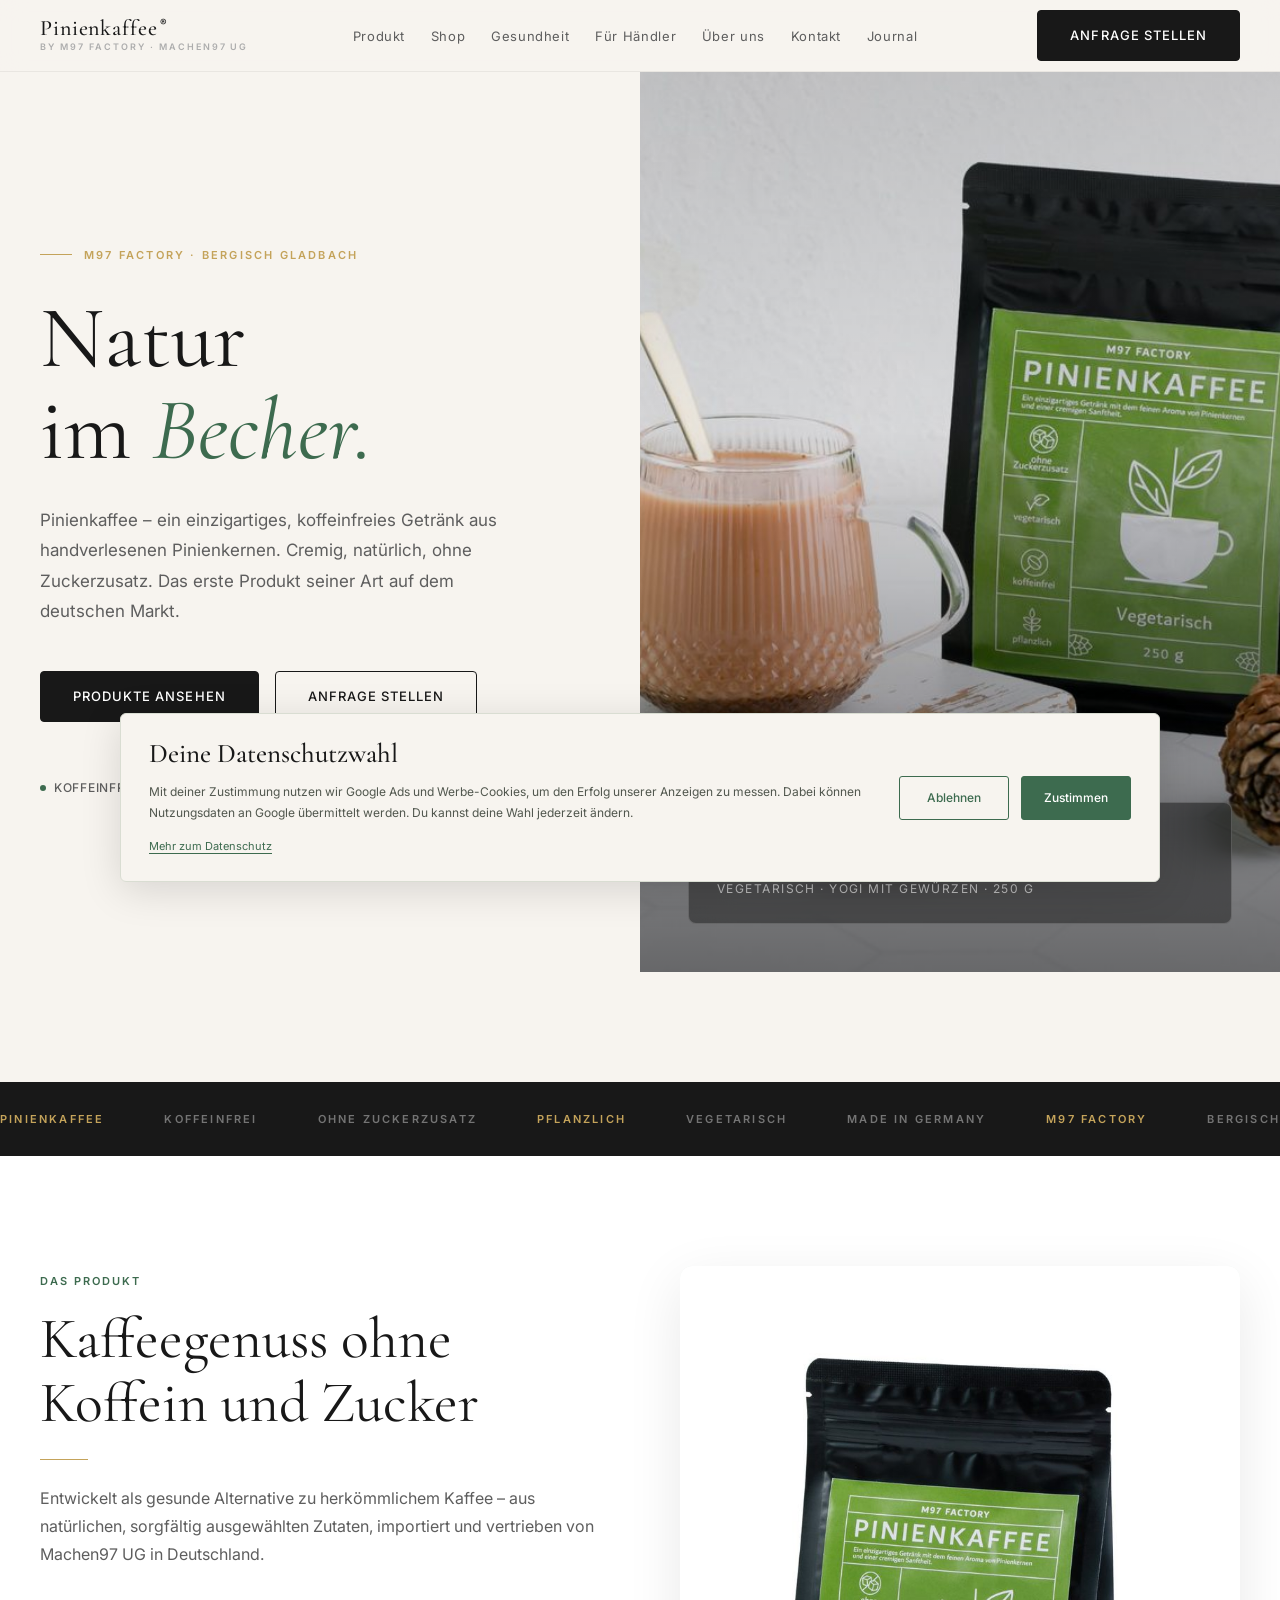
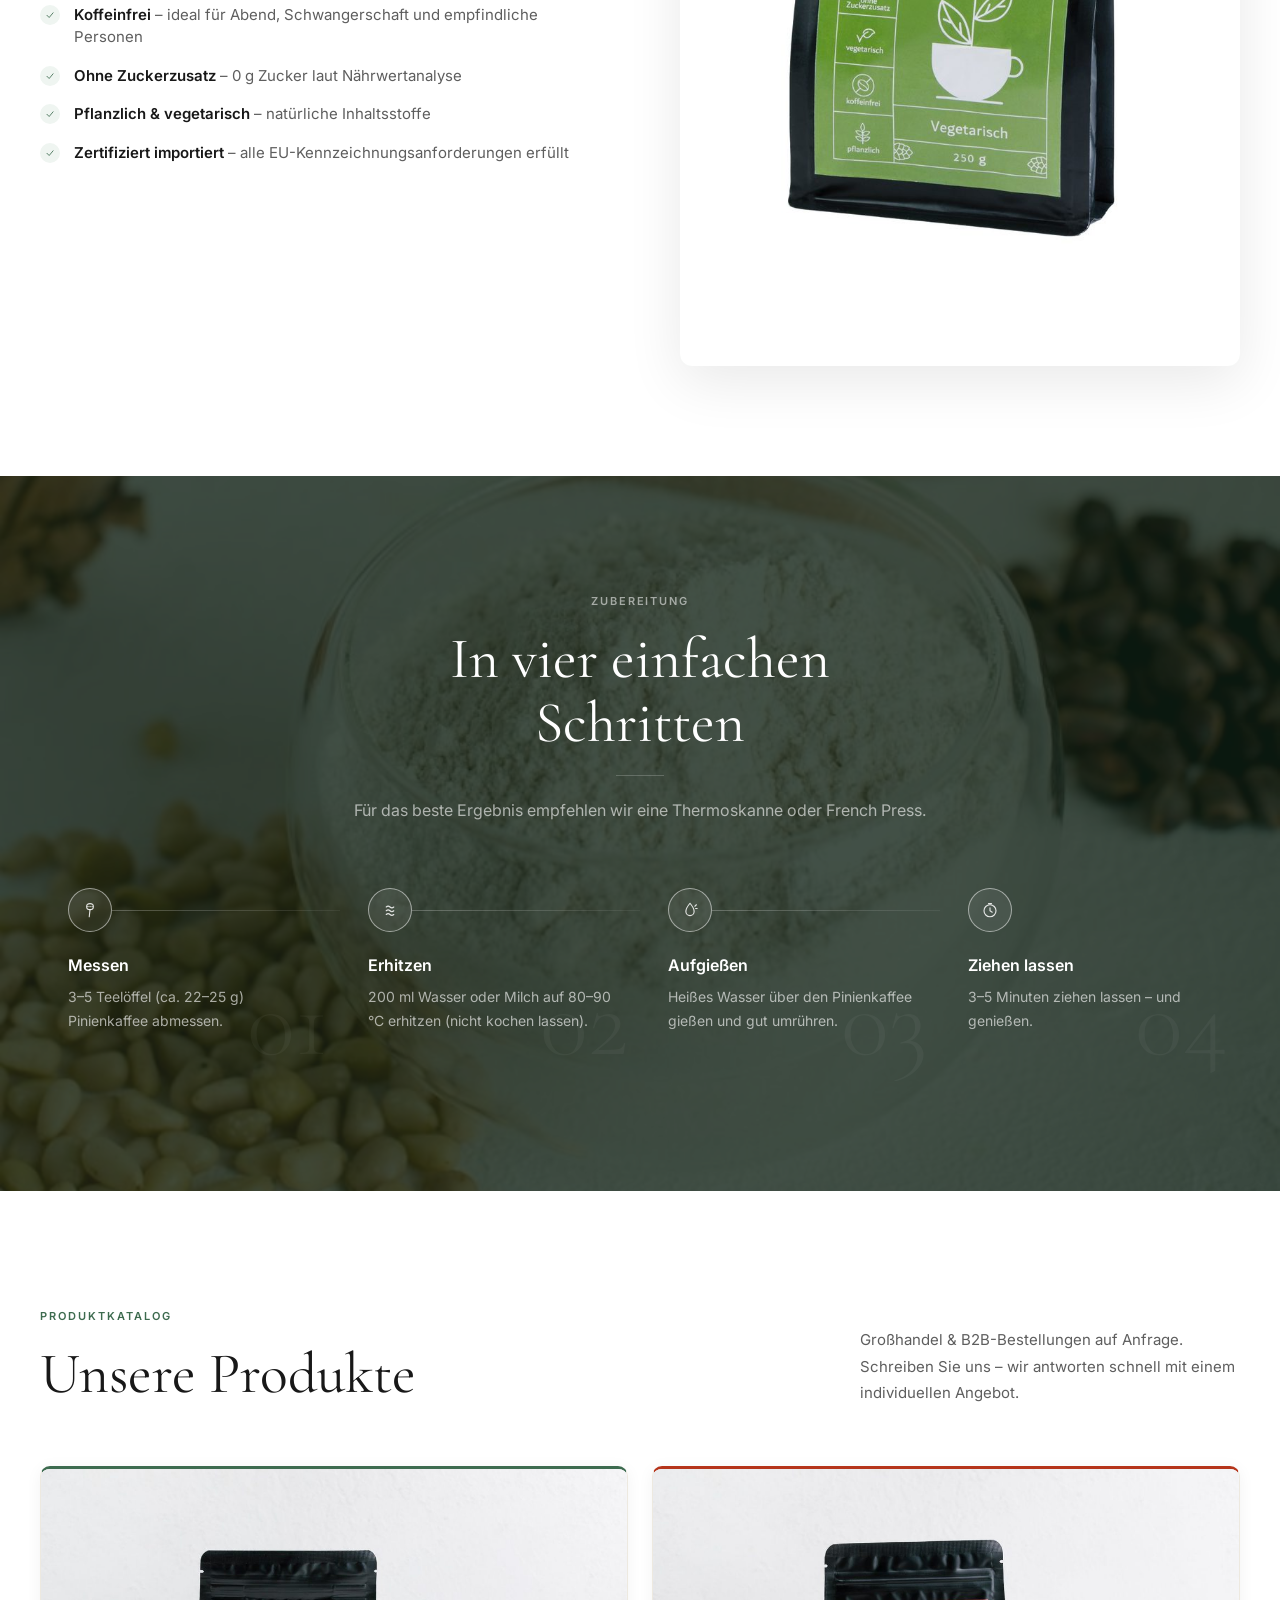
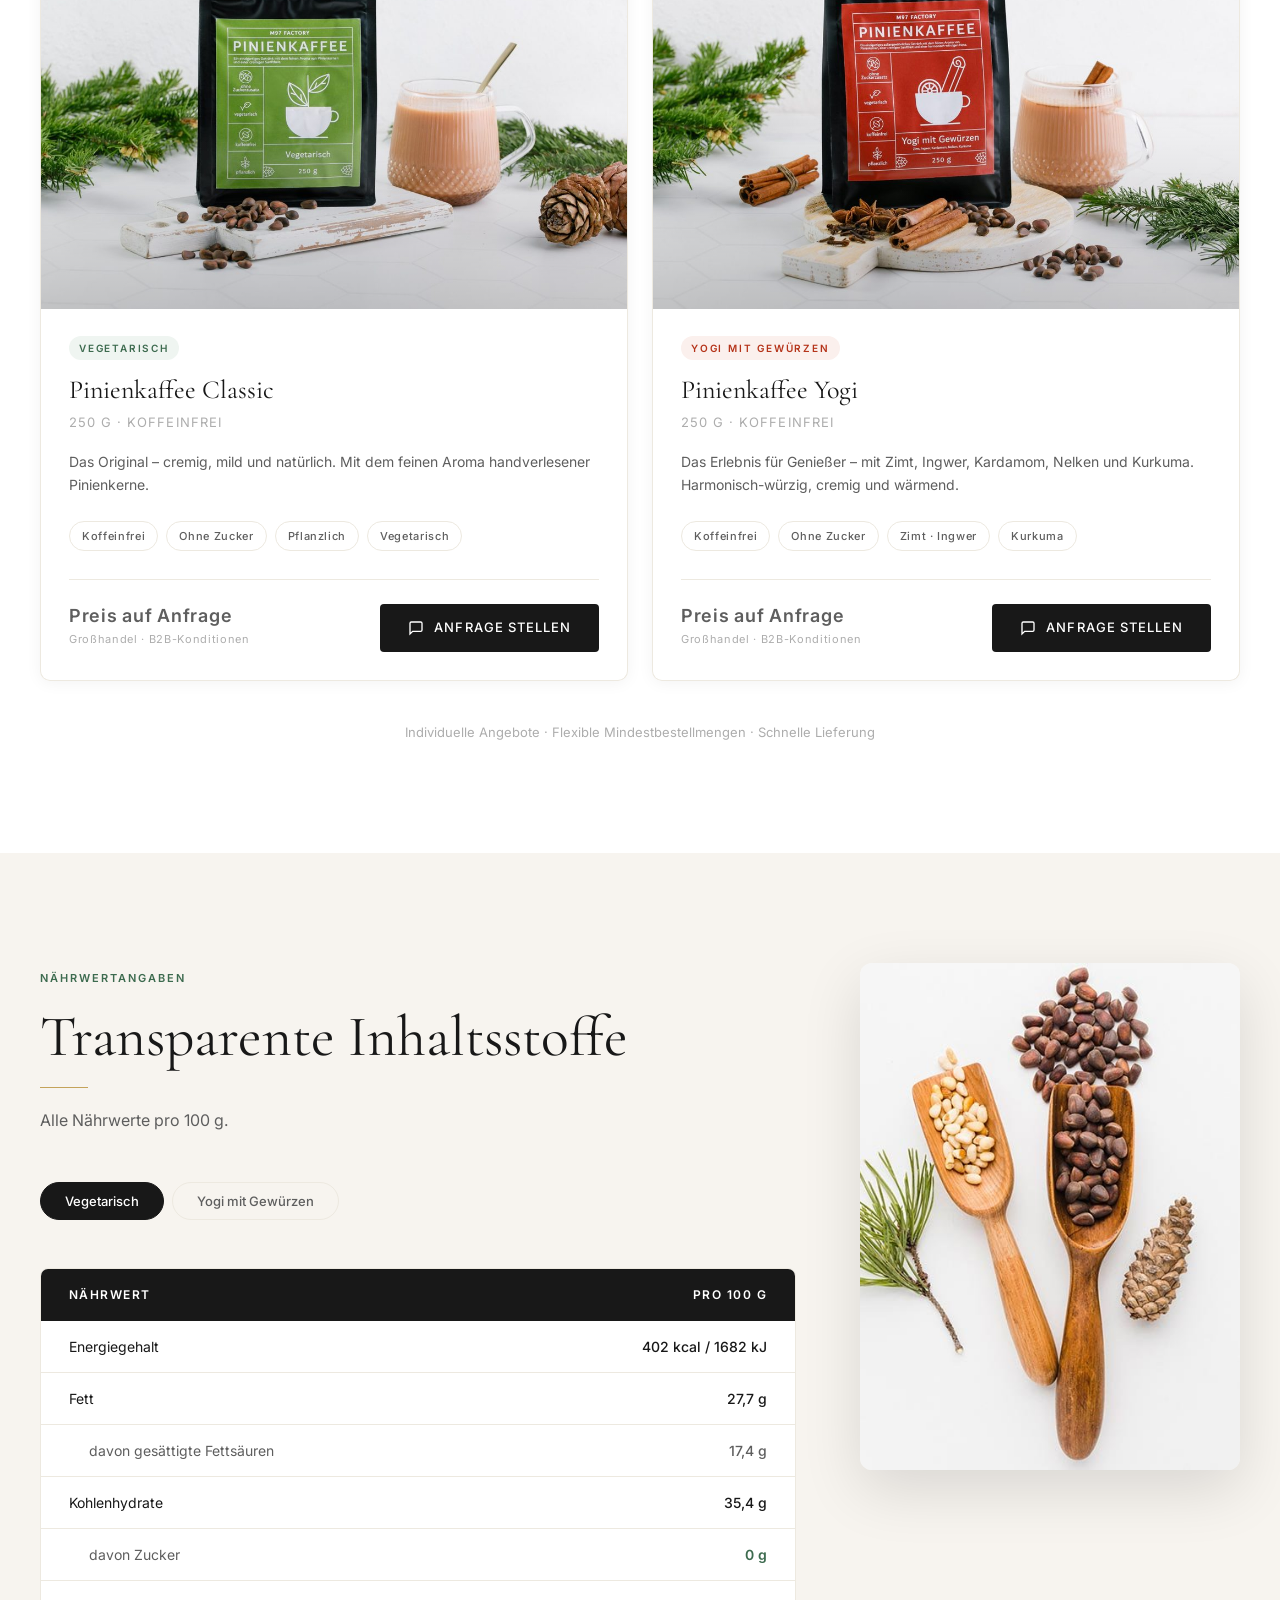
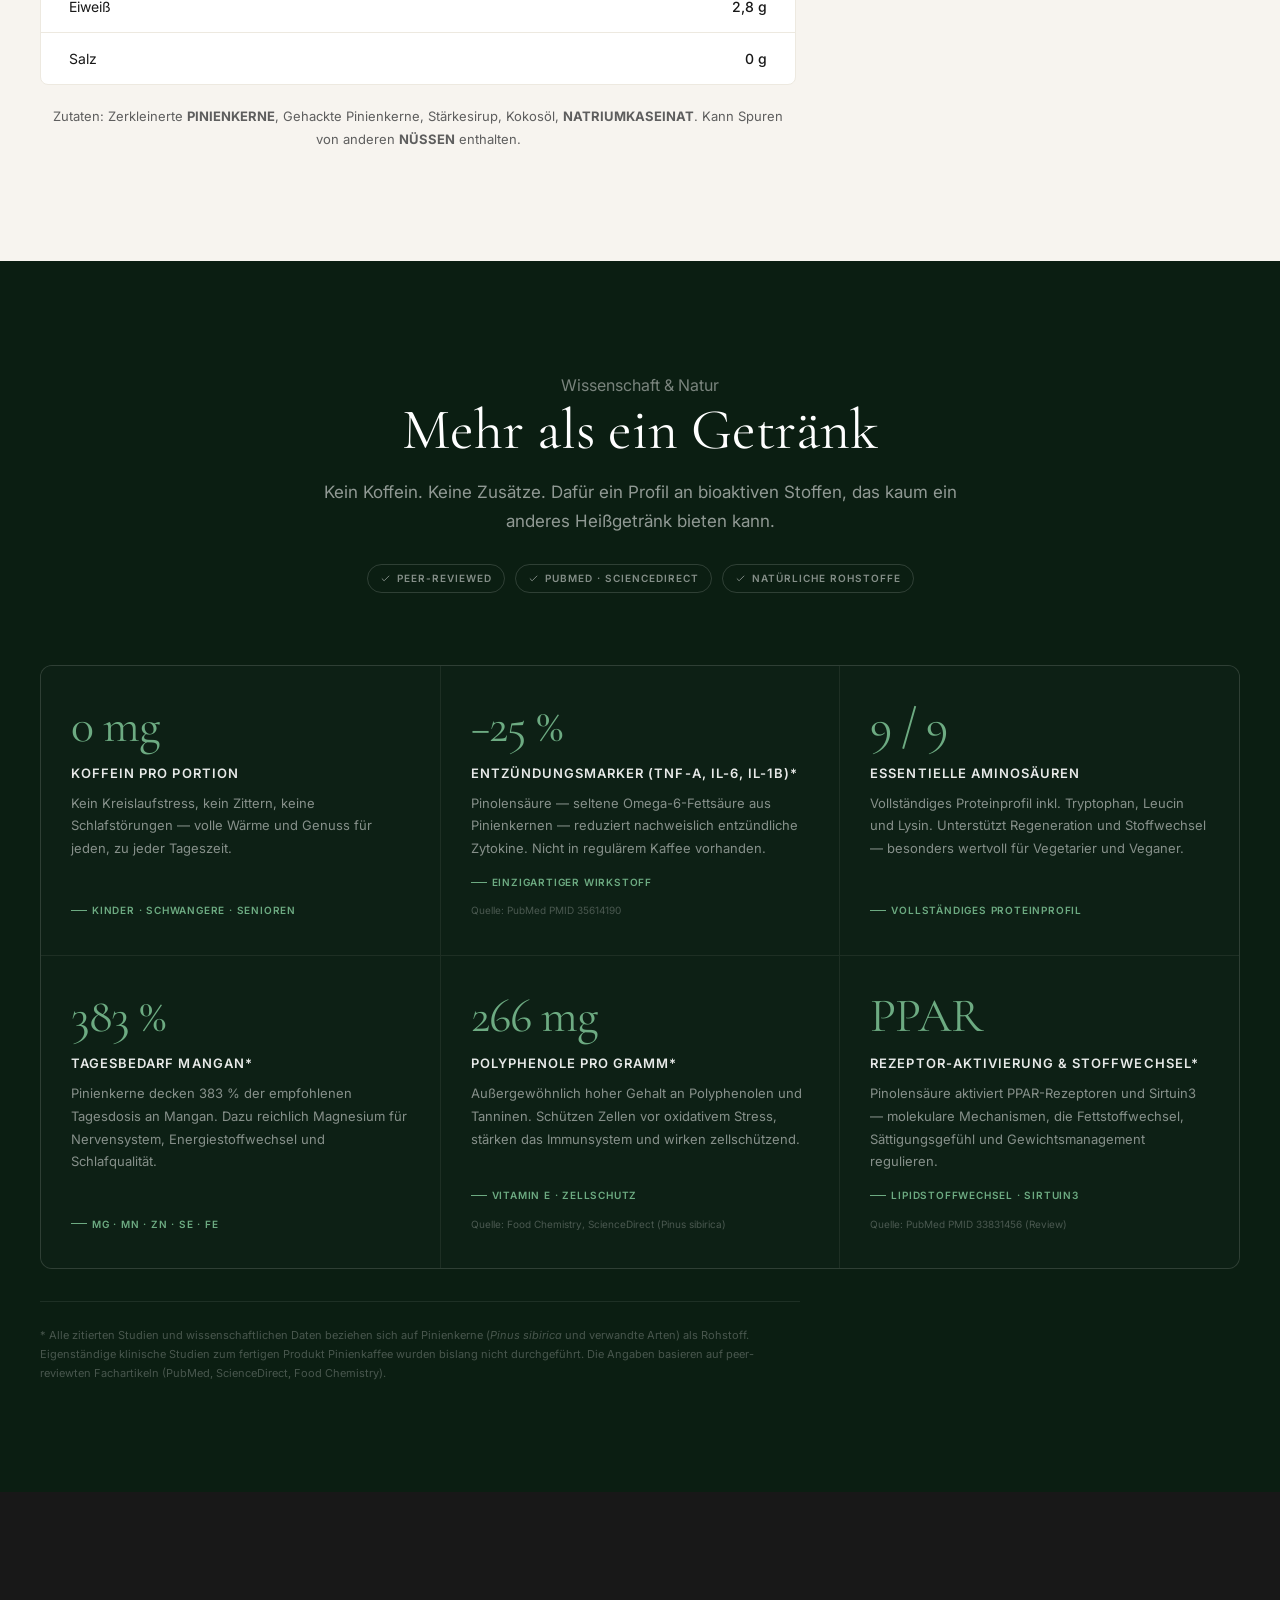
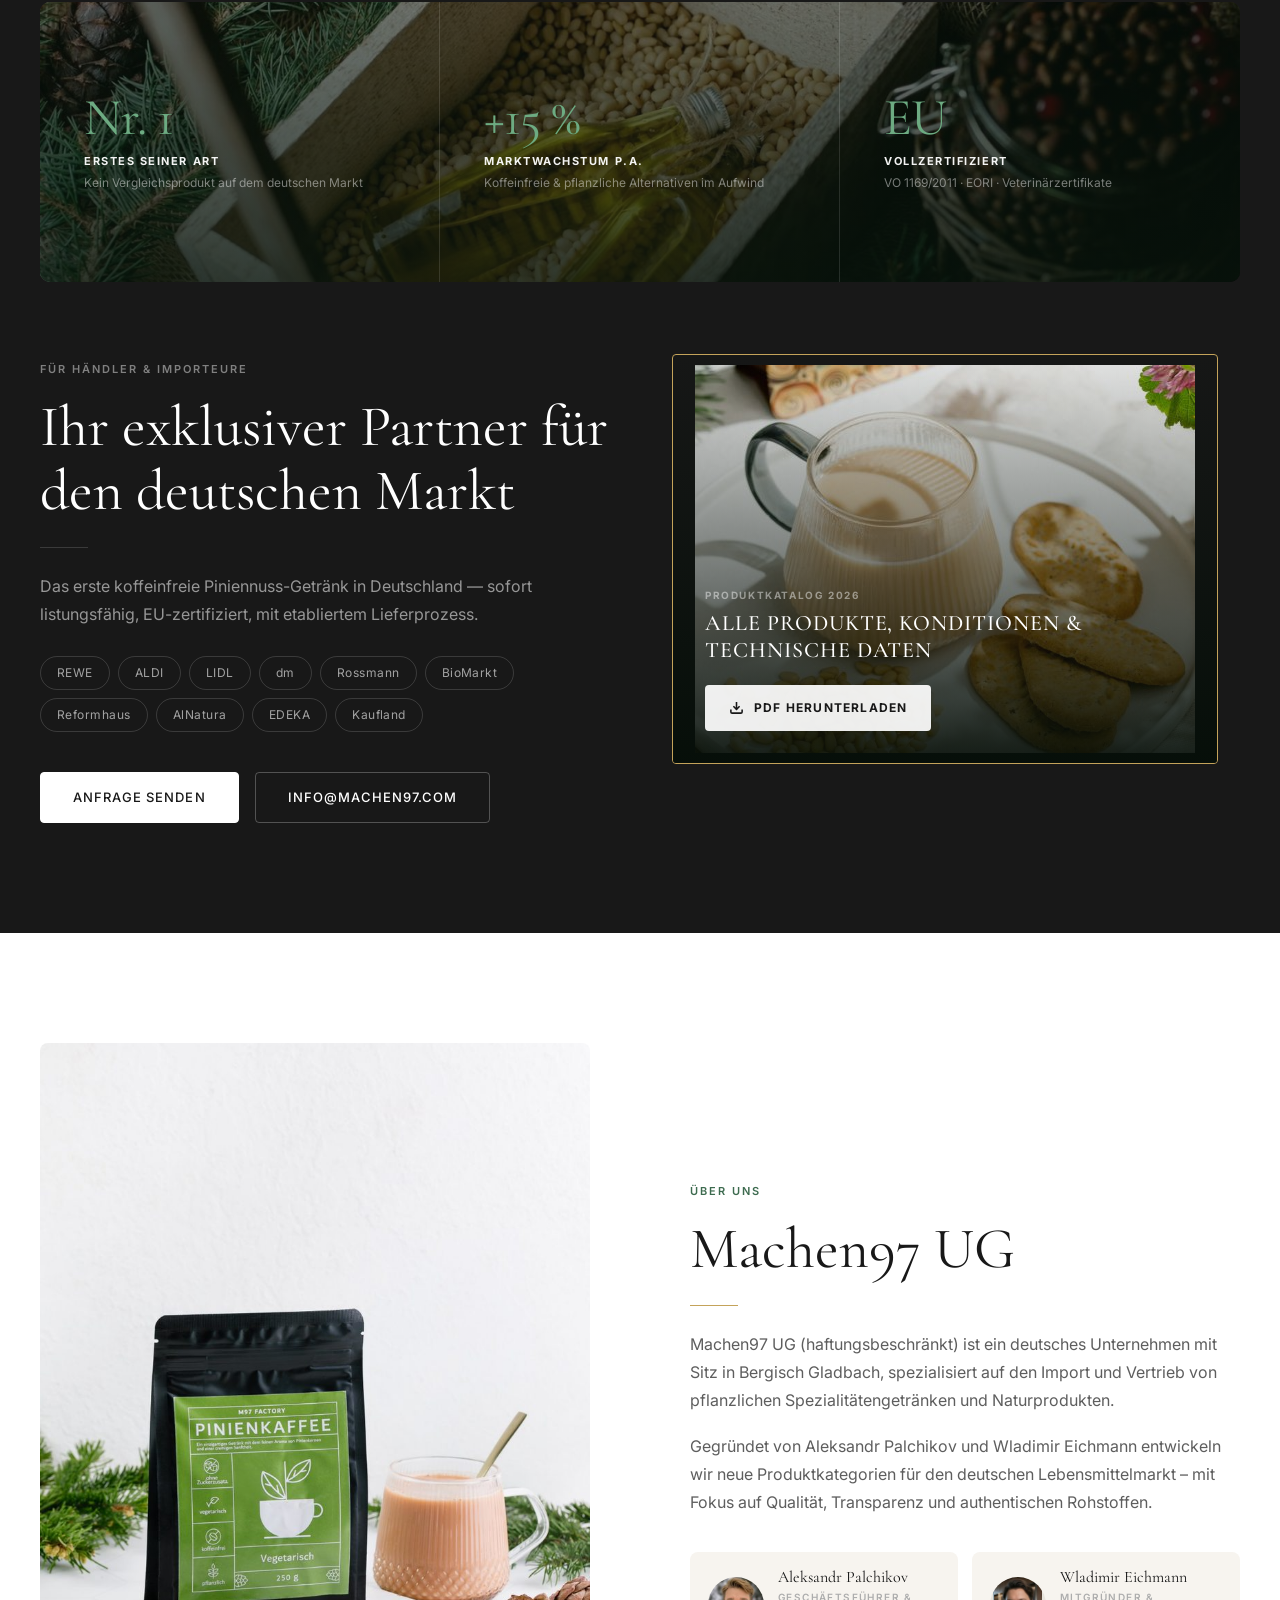
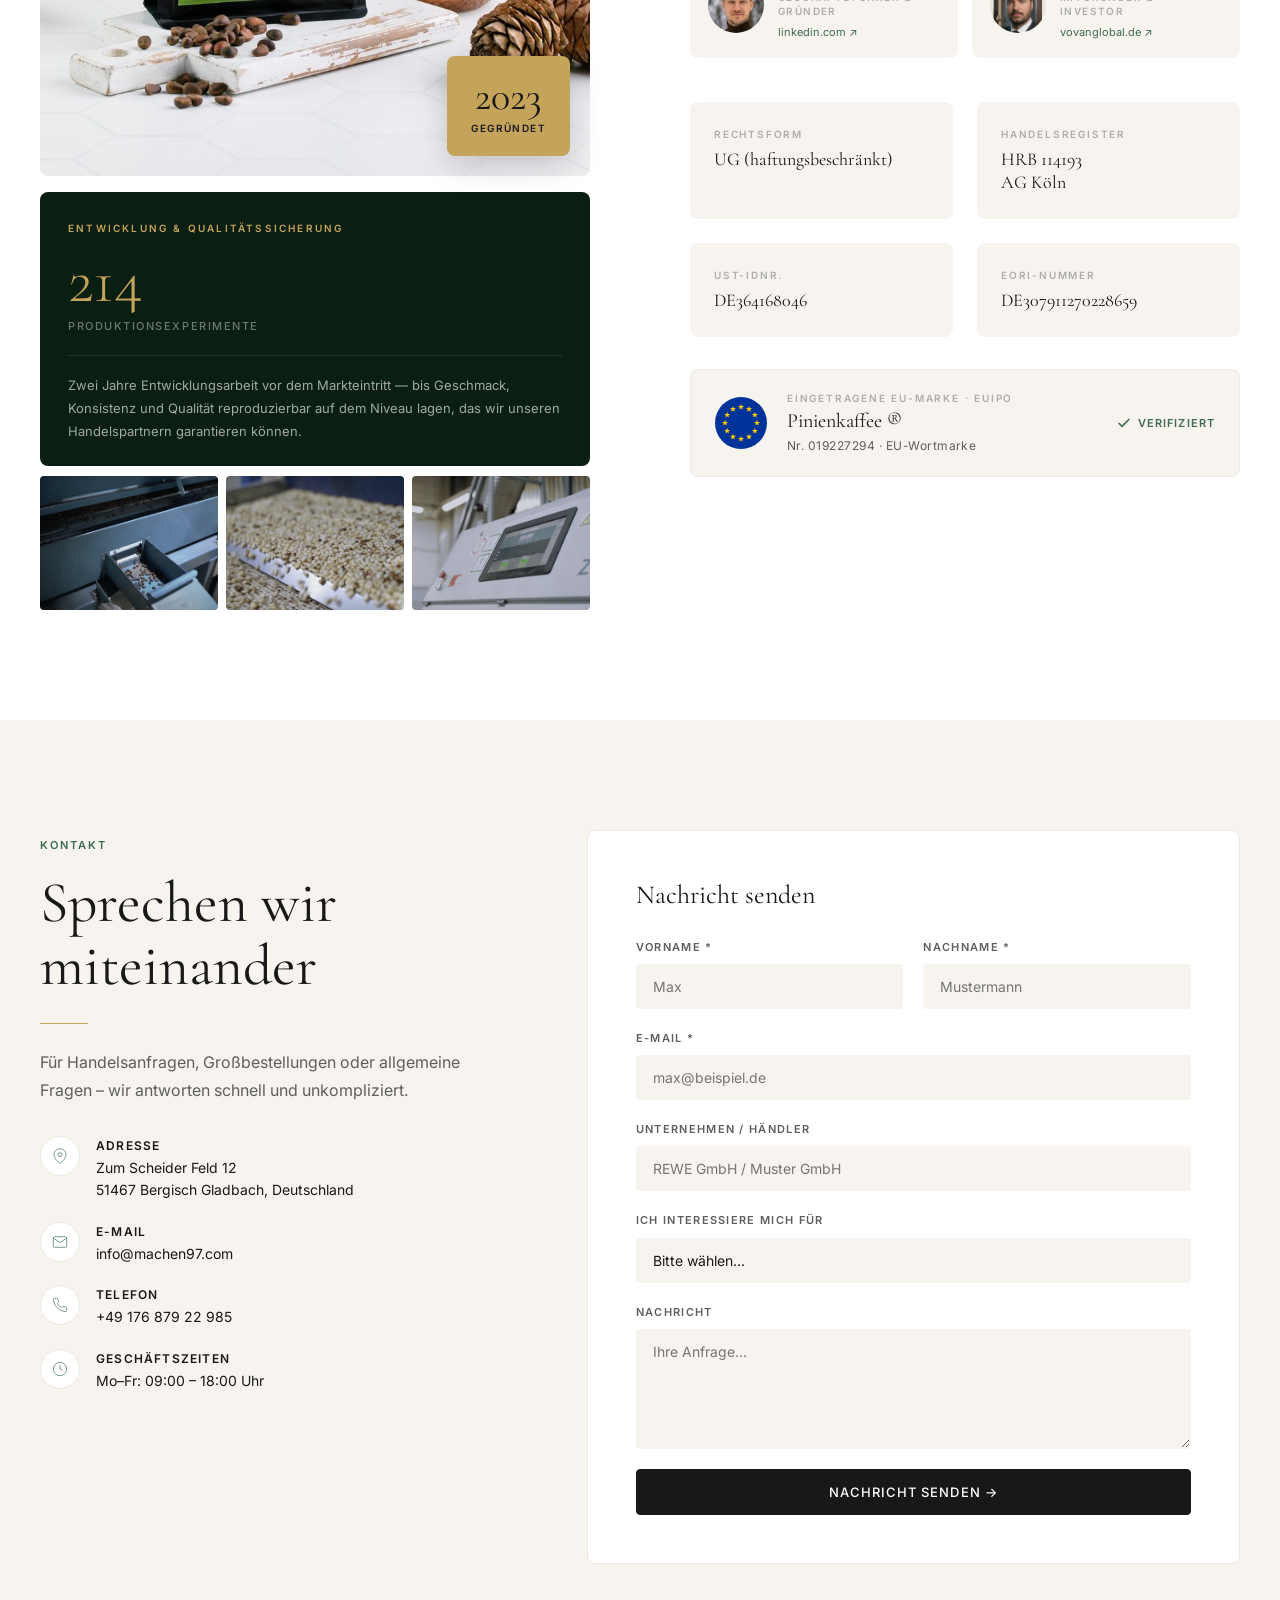
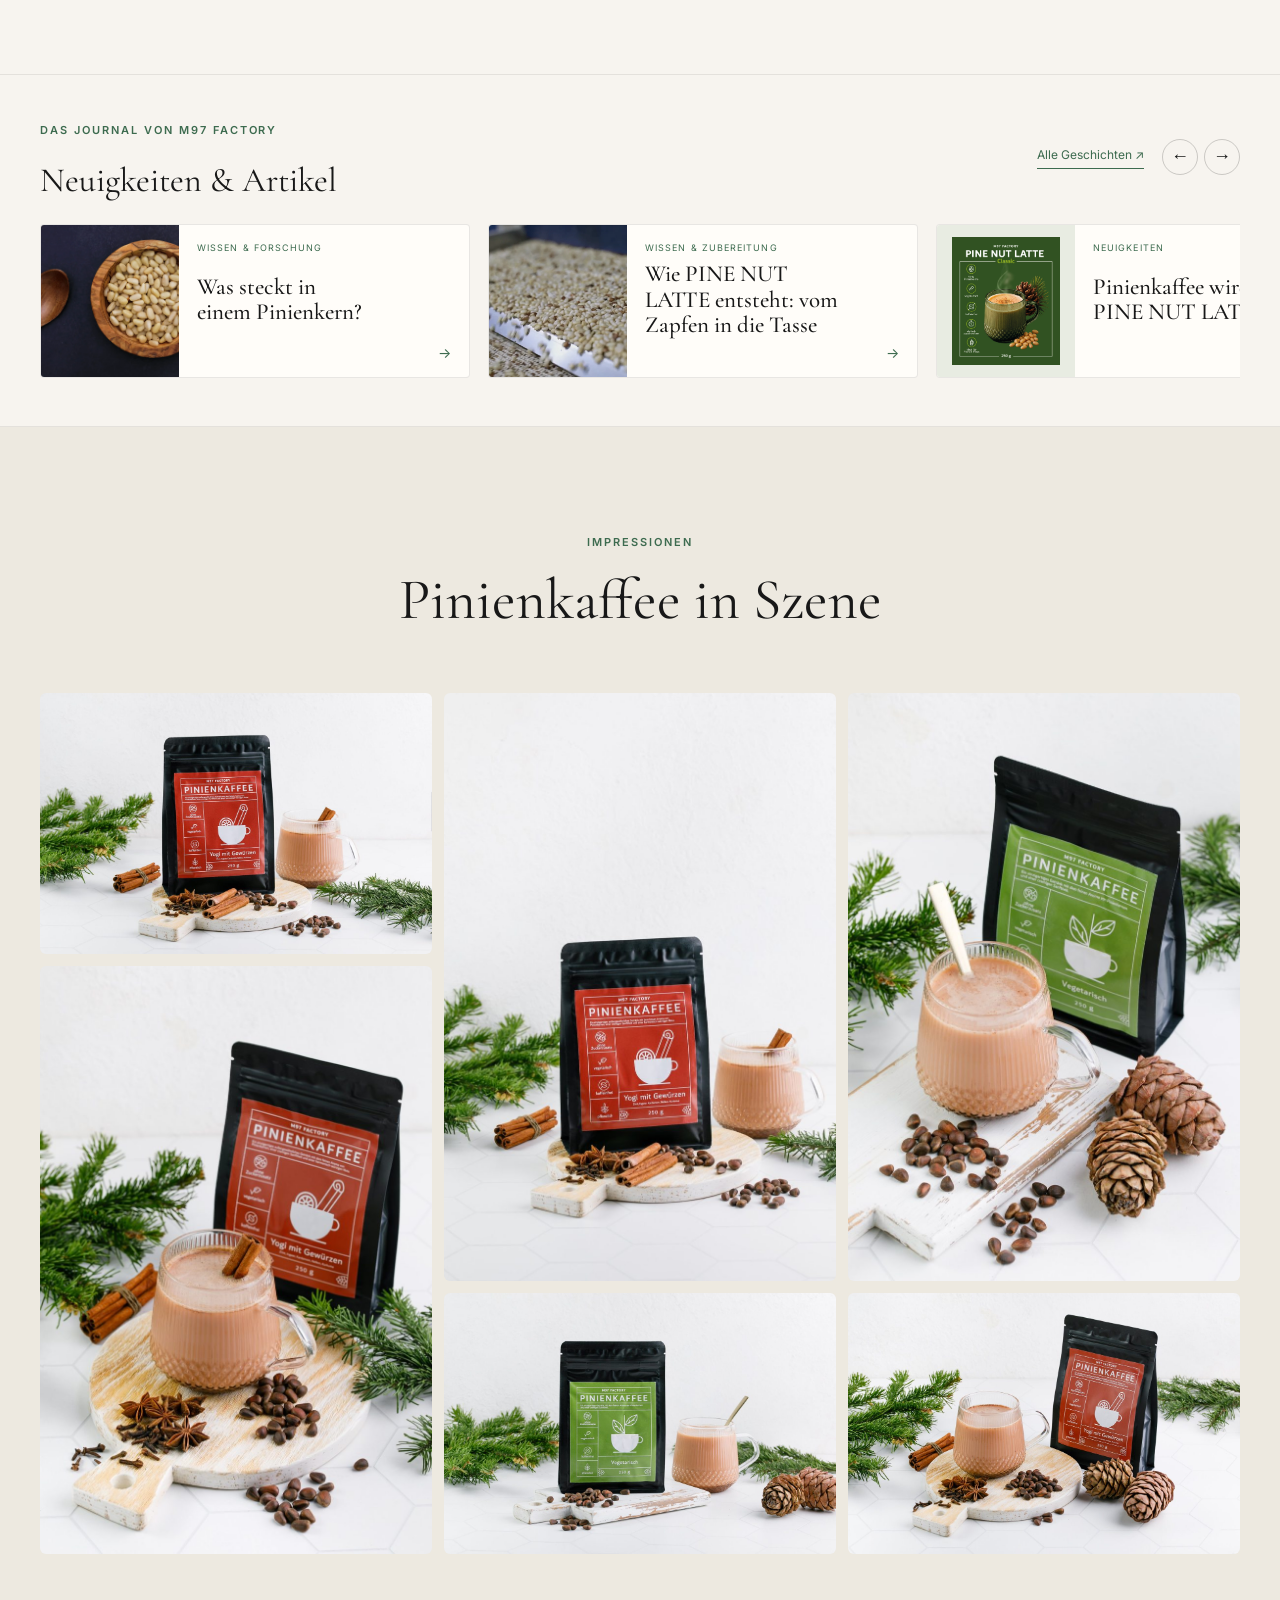
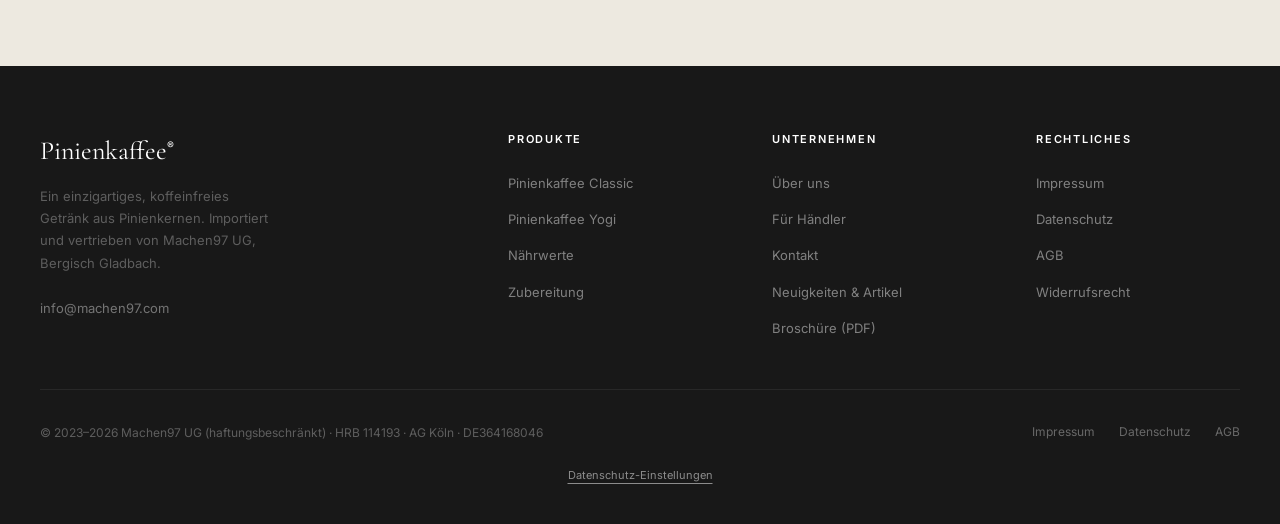
==== index.html @ ceb1b14d "Publish evidence-based pine nut nutrition feature" ====
<!DOCTYPE html>
<html lang="de">
<head>
  <meta charset="UTF-8" />
  <meta name="viewport" content="width=device-width, initial-scale=1.0" />
  <title>Pinienkaffee – M97 Factory | Pflanzlicher Kaffeeersatz aus Pinienkernen</title>
  <meta name="description" content="Pinienkaffee – ein einzigartiges, koffeinfreies Getränk aus Pinienkernen. Ohne Zuckerzusatz, vegetarisch, pflanzlich. Für Einzelhandel und B2B-Partner." />

  <!-- Open Graph / Messenger & Social previews -->
  <meta property="og:type"        content="website" />
  <meta property="og:url"         content="https://machen97.com/" />
  <meta property="og:title"       content="Pinienkaffee – Das erste koffeinfreie Getränk aus Pinienkernen" />
  <meta property="og:description" content="Koffeinfrei, pflanzlich, reich an Antioxidantien. EU-zertifiziert und sofort listungsfähig – Pinienkaffee von M97 Factory." />
  <meta property="og:image"       content="https://machen97.com/images/og-preview.jpg" />
  <meta property="og:image:width"  content="1200" />
  <meta property="og:image:height" content="630" />
  <meta property="og:image:alt"   content="Pinienkaffee – M97 Factory" />
  <meta property="og:locale"      content="de_DE" />
  <meta property="og:site_name"   content="M97 Factory – Pinienkaffee" />

  <!-- Twitter / X Card -->
  <meta name="twitter:card"        content="summary_large_image" />
  <meta name="twitter:title"       content="Pinienkaffee – Das erste koffeinfreie Getränk aus Pinienkernen" />
  <meta name="twitter:description" content="Koffeinfrei, pflanzlich, reich an Antioxidantien. EU-zertifiziert und sofort listungsfähig." />
  <meta name="twitter:image"       content="https://machen97.com/images/og-preview.jpg" />

  <!-- Canonical URL -->
  <link rel="canonical" href="https://machen97.com/" />

  <!-- Favicon -->
  <link rel="icon" type="image/x-icon" href="/favicon.ico" />
  <link rel="icon" type="image/png" sizes="32x32" href="/favicon-32x32.png" />
  <link rel="apple-touch-icon" sizes="180x180" href="/apple-touch-icon.png" />
  <link rel="icon" type="image/png" sizes="192x192" href="/favicon-192x192.png" />
  <meta name="theme-color" content="#3D6B4F" />

  <!-- Fonts -->
  <link rel="preconnect" href="https://fonts.googleapis.com" />
  <link rel="preconnect" href="https://fonts.gstatic.com" crossorigin />
  <link href="https://fonts.googleapis.com/css2?family=Cormorant+Garamond:ital,wght@0,300;0,400;0,500;0,600;1,300;1,400&family=Inter:wght@300;400;500;600&display=swap" rel="stylesheet" />


  <style>
    /* =====================
       RESET & VARIABLES
    ===================== */
    *, *::before, *::after { margin: 0; padding: 0; box-sizing: border-box; }

    :root {
      --black:        #181818;
      --white:        #FFFFFF;
      --cream:        #F7F4EF;
      --light:        #EDE9E0;
      --green:        #3D6B4F;
      --green-dark:   #2C5040;
      --green-pale:   #EFF5F1;
      --red:          #B5341A;
      --red-pale:     #FBF0ED;
      --gold:         #C4A35A;
      --gray:         #5E5E5E;
      --gray-light:   #ADADAD;
      --serif:        'Cormorant Garamond', Georgia, serif;
      --sans:         'Inter', -apple-system, sans-serif;
      --max:          1280px;
      --radius:       4px;
      --transition:   0.3s ease;
    }

    html { scroll-behavior: smooth; }

    body {
      font-family: var(--sans);
      background: var(--cream);
      color: var(--black);
      line-height: 1.65;
      -webkit-font-smoothing: antialiased;
      overflow-x: hidden;
    }

    img { display: block; max-width: 100%; }
    a { text-decoration: none; color: inherit; }

    .container {
      width: 100%;
      max-width: var(--max);
      margin: 0 auto;
      padding: 0 40px;
    }

    section { padding: 110px 0; }

    .tag {
      display: inline-block;
      font-size: 11px;
      font-weight: 600;
      letter-spacing: 0.18em;
      text-transform: uppercase;
      color: var(--green);
      margin-bottom: 18px;
    }

    h1, h2, h3 { font-family: var(--serif); font-weight: 400; }

    h1 { font-size: clamp(48px, 7vw, 88px); line-height: 1.05; }
    h2 { font-size: clamp(36px, 4.5vw, 62px); line-height: 1.1; }
    h3 { font-size: clamp(22px, 2.5vw, 32px); line-height: 1.2; }

    p { color: var(--gray); font-size: 16px; line-height: 1.75; }

    .btn {
      display: inline-flex;
      align-items: center;
      gap: 10px;
      padding: 14px 32px;
      border: 1.5px solid transparent;
      font-family: var(--sans);
      font-size: 13px;
      font-weight: 500;
      letter-spacing: 0.08em;
      text-transform: uppercase;
      cursor: pointer;
      transition: var(--transition);
      border-radius: var(--radius);
    }

    .btn-dark {
      background: var(--black);
      color: var(--white);
      border-color: var(--black);
    }
    .btn-dark:hover { background: #333; border-color: #333; }

    .btn-outline {
      background: transparent;
      color: var(--black);
      border-color: var(--black);
    }
    .btn-outline:hover { background: var(--black); color: var(--white); }

    .btn-green {
      background: var(--green);
      color: var(--white);
      border-color: var(--green);
    }
    .btn-green:hover { background: var(--green-dark); border-color: var(--green-dark); }

    .divider {
      width: 48px;
      height: 1px;
      background: var(--gold);
      margin: 24px 0;
    }

    /* =====================
       NAVIGATION
    ===================== */
    nav {
      position: fixed;
      top: 0; left: 0; right: 0;
      z-index: 100;
      padding: 0 40px;
      height: 72px;
      display: flex;
      align-items: center;
      justify-content: space-between;
      background: rgba(247, 244, 239, 0.92);
      backdrop-filter: blur(12px);
      border-bottom: 1px solid rgba(0,0,0,0.06);
      transition: var(--transition);
    }

    .nav-logo {
      display: flex;
      flex-direction: column;
      gap: 1px;
    }
    .nav-logo .brand-main {
      font-family: var(--serif);
      font-size: 22px;
      font-weight: 500;
      letter-spacing: 0.04em;
      color: var(--black);
      line-height: 1;
    }
    .nav-logo .brand-sub {
      font-size: 9px;
      font-weight: 600;
      letter-spacing: 0.22em;
      text-transform: uppercase;
      color: var(--gray-light);
    }

    .nav-links {
      display: flex;
      align-items: center;
      gap: 36px;
      list-style: none;
    }
    .nav-links a {
      font-size: 13px;
      font-weight: 400;
      letter-spacing: 0.05em;
      color: var(--gray);
      transition: var(--transition);
    }
    .nav-links a:hover { color: var(--black); }

    .nav-cta { margin-left: 16px; }

    .hamburger {
      display: none;
      flex-direction: column;
      gap: 5px;
      cursor: pointer;
      background: none;
      border: none;
      padding: 4px;
    }
    .hamburger span {
      display: block; width: 24px; height: 1.5px;
      background: var(--black);
      transition: var(--transition);
    }
    .hamburger.open span:nth-child(1) { transform: translateY(6.5px) rotate(45deg); }
    .hamburger.open span:nth-child(2) { opacity: 0; }
    .hamburger.open span:nth-child(3) { transform: translateY(-6.5px) rotate(-45deg); }

    /* =====================
       MOBILE NAV OVERLAY
    ===================== */
    .mobile-nav {
      display: none;
      position: fixed;
      top: 0; left: 0; right: 0; bottom: 0;
      background: var(--cream);
      z-index: 999;
      flex-direction: column;
      align-items: center;
      justify-content: center;
      gap: 40px;
      opacity: 0;
      transition: opacity 0.3s ease;
    }
    .mobile-nav.open {
      display: flex;
      opacity: 1;
    }
    .mobile-nav a {
      font-family: var(--serif);
      font-size: 32px;
      color: var(--black);
      text-decoration: none;
      letter-spacing: 0.01em;
      transition: color 0.2s;
    }
    .mobile-nav a:hover { color: var(--green); }
    .mobile-nav .btn-dark {
      font-family: var(--sans);
      font-size: 15px;
      margin-top: 16px;
      color: var(--white);
      text-decoration: none;
    }
    .mobile-nav-close {
      position: absolute;
      top: 24px; right: 24px;
      background: none; border: none;
      font-size: 28px; cursor: pointer;
      color: var(--black);
    }

    /* =====================
       HERO
    ===================== */
    #hero {
      min-height: 100vh;
      padding-top: 72px;
      display: grid;
      grid-template-columns: 1fr 1fr;
      align-items: center;
    }

    .hero-left {
      padding: 80px 40px 80px 40px;
      max-width: 640px;
    }

    .hero-eyebrow {
      display: flex;
      align-items: center;
      gap: 12px;
      margin-bottom: 28px;
    }
    .hero-eyebrow::before {
      content: '';
      display: block;
      width: 32px;
      height: 1px;
      background: var(--gold);
    }
    .hero-eyebrow span {
      font-size: 11px;
      font-weight: 600;
      letter-spacing: 0.2em;
      text-transform: uppercase;
      color: var(--gold);
    }

    .hero-left h1 { margin-bottom: 28px; }
    .hero-left h1 em { font-style: italic; color: var(--green); }

    .hero-left p {
      font-size: 17px;
      line-height: 1.8;
      max-width: 480px;
      margin-bottom: 44px;
      color: var(--gray);
    }

    .hero-actions {
      display: flex;
      gap: 16px;
      flex-wrap: wrap;
    }

    .hero-badges {
      display: flex;
      gap: 24px;
      margin-top: 56px;
      flex-wrap: wrap;
    }
    .hero-badge {
      display: flex;
      align-items: center;
      gap: 8px;
      font-size: 12px;
      font-weight: 500;
      letter-spacing: 0.06em;
      text-transform: uppercase;
      color: var(--gray);
    }
    .hero-badge .dot {
      width: 6px; height: 6px;
      border-radius: 50%;
      background: var(--green);
      flex-shrink: 0;
    }

    .hero-right {
      position: relative;
      height: 100vh;
      min-height: 600px;
      background: var(--green-dark);
      overflow: hidden;
    }

    /* Hero image placeholder — replace background with actual product photo */
    .hero-img-placeholder {
      width: 100%;
      height: 100%;
      background: linear-gradient(160deg, #2D5040 0%, #1A2E24 60%, #0E1C17 100%);
      display: flex;
      flex-direction: column;
      align-items: center;
      justify-content: center;
      gap: 20px;
      position: relative;
    }

    .hero-img-placeholder::before {
      content: '';
      position: absolute;
      inset: 0;
      background: url('images/photo_00.jpg') center/cover no-repeat;
    }

    /* Dark gradient overlay for contrast */
    .hero-img-placeholder::after {
      content: '';
      position: absolute;
      inset: 0;
      background: linear-gradient(
        to bottom,
        rgba(0,0,0,0.18) 0%,
        rgba(0,0,0,0.08) 40%,
        rgba(0,0,0,0.55) 100%
      );
      z-index: 1;
    }

    .hero-product-label {
      position: absolute;
      bottom: 48px;
      left: 48px;
      right: 48px;
      background: rgba(0,0,0,0.38);
      backdrop-filter: blur(20px);
      -webkit-backdrop-filter: blur(20px);
      border: 1px solid rgba(255,255,255,0.18);
      border-radius: 8px;
      padding: 24px 28px;
      color: white;
      z-index: 2;
    }
    .hero-product-label .label-name {
      font-family: var(--serif);
      font-size: 28px;
      font-weight: 400;
      letter-spacing: 0.02em;
      margin-bottom: 6px;
    }
    .hero-product-label .label-sub {
      font-size: 12px;
      font-weight: 400;
      letter-spacing: 0.12em;
      text-transform: uppercase;
      color: rgba(255,255,255,0.6);
    }

    /* =====================
       BADGES BAR
    ===================== */
    #badges-bar {
      padding: 28px 0;
      background: var(--black);
      overflow: hidden;
    }
    .badges-scroll {
      display: flex;
      gap: 60px;
      white-space: nowrap;
      animation: scroll-badges 30s linear infinite;
    }
    .badges-scroll span {
      font-size: 11px;
      font-weight: 600;
      letter-spacing: 0.2em;
      text-transform: uppercase;
      color: rgba(255,255,255,0.4);
    }
    .badges-scroll span.highlight { color: var(--gold); }
    @keyframes scroll-badges {
      0% { transform: translateX(0); }
      100% { transform: translateX(-50%); }
    }

    /* =====================
       ABOUT PRODUCT
    ===================== */
    #produkt {
      background: var(--white);
    }

    .produkt-grid {
      display: grid;
      grid-template-columns: 1fr 1fr;
      gap: 80px;
      align-items: start;
    }

    .produkt-text h2 { margin-bottom: 20px; }
    .produkt-text p { margin-bottom: 20px; }

    .features-list {
      list-style: none;
      margin-top: 36px;
      display: flex;
      flex-direction: column;
      gap: 16px;
    }
    .features-list li {
      display: flex;
      align-items: flex-start;
      gap: 14px;
      font-size: 15px;
      color: var(--gray);
      line-height: 1.5;
    }
    .features-list li .icon {
      width: 20px; height: 20px;
      border-radius: 50%;
      background: var(--green-pale);
      display: flex; align-items: center; justify-content: center;
      flex-shrink: 0;
      margin-top: 1px;
    }
    .features-list li .icon svg {
      width: 10px; height: 10px; stroke: var(--green); fill: none;
    }
    .features-list li strong { color: var(--black); font-weight: 600; }

    .produkt-visual {
      position: relative;
    }

    .produkt-img-box {
      width: 100%;
      aspect-ratio: 4/5;
      background: var(--green-pale);
      border-radius: 12px;
      overflow: hidden;
      position: relative;
      box-shadow: 0 16px 56px rgba(0,0,0,0.09);
    }
    .produkt-img-box img {
      width: 100%; height: 100%; object-fit: cover;
    }
    .produkt-img-box .img-placeholder {
      width: 100%; height: 100%;
      background: linear-gradient(135deg, var(--green-pale) 0%, #D5E8DB 100%);
      display: flex; align-items: center; justify-content: center;
    }
    .produkt-img-box .img-placeholder svg {
      width: 80px; opacity: 0.3;
    }

    /* =====================
       ZUBEREITUNG
    ===================== */
    #zubereitung {
      position: relative;
      background: #0d1f14;
      overflow: hidden;
    }

    /* Photo background with dark tint */
    #zubereitung::before {
      content: '';
      position: absolute;
      inset: 0;
      background: url('images/zubereitung-bg.jpg') center/cover no-repeat;
      opacity: 0.22;
      z-index: 0;
    }

    #zubereitung .container {
      position: relative;
      z-index: 1;
    }

    .zubereitung-header {
      text-align: center;
      max-width: 600px;
      margin: 0 auto 64px;
    }

    .zubereitung-header .tag {
      color: rgba(255,255,255,0.55);
      border-color: rgba(255,255,255,0.2);
    }

    .zubereitung-header h2 {
      color: var(--white);
    }

    .zubereitung-header .divider {
      background: rgba(255,255,255,0.2);
    }

    .zubereitung-header p {
      color: rgba(255,255,255,0.6);
    }

    .steps-grid {
      display: grid;
      grid-template-columns: repeat(4, 1fr);
      gap: 0;
    }

    .step {
      position: relative;
      padding: 0 28px 48px;
      background: transparent;
      display: flex;
      flex-direction: column;
      align-items: flex-start;
      overflow: hidden;
    }

    /* Connecting line from icon to next step icon */
    .step::after {
      content: '';
      position: absolute;
      top: 22px;
      left: calc(28px + 44px);
      right: -28px;
      height: 1px;
      background: linear-gradient(to right, rgba(255,255,255,0.25), rgba(255,255,255,0.04));
    }
    .step:last-child::after { display: none; }

    /* Icon circle */
    .step-icon {
      width: 44px;
      height: 44px;
      border-radius: 50%;
      border: 1.5px solid rgba(255,255,255,0.5);
      display: flex;
      align-items: center;
      justify-content: center;
      color: rgba(255,255,255,0.85);
      background: rgba(255,255,255,0.07);
      margin-bottom: 24px;
      position: relative;
      z-index: 1;
      flex-shrink: 0;
      transition: background 0.3s ease, border-color 0.3s ease;
    }
    .step:hover .step-icon {
      background: rgba(255,255,255,0.18);
      border-color: rgba(255,255,255,0.8);
    }
    .step-icon svg {
      width: 18px;
      height: 18px;
    }

    /* Giant decorative step number — background texture */
    .step-num {
      position: absolute;
      bottom: 8px;
      right: 12px;
      font-family: var(--serif);
      font-size: 100px;
      font-weight: 300;
      color: #ffffff;
      opacity: 0.04;
      line-height: 1;
      pointer-events: none;
      z-index: 0;
      user-select: none;
    }

    .step h3 {
      font-size: 16px;
      font-family: var(--sans);
      font-weight: 600;
      margin-bottom: 10px;
      position: relative;
      z-index: 1;
      color: var(--white);
    }
    .step p {
      font-size: 14px;
      line-height: 1.7;
      color: rgba(255,255,255,0.62);
      position: relative;
      z-index: 1;
    }

    /* =====================
       PRODUKTE (Shop)
    ===================== */
    #shop {
      background: var(--white);
    }

    .shop-header {
      display: flex;
      justify-content: space-between;
      align-items: flex-end;
      margin-bottom: 60px;
      gap: 32px;
    }

    .products-grid {
      display: grid;
      grid-template-columns: repeat(2, 1fr);
      gap: 24px;
    }

    .product-card {
      border: 1px solid var(--light);
      border-radius: 10px;
      overflow: hidden;
      transition: var(--transition);
      box-shadow: 0 2px 16px rgba(0,0,0,0.05);
    }
    .product-card:hover {
      box-shadow: 0 16px 56px rgba(0,0,0,0.10);
      transform: translateY(-5px);
    }
    /* Coloured top accent line per variant */
    .card-green { border-top: 3px solid var(--green); }
    .card-red   { border-top: 3px solid var(--red); }

    .product-card-img {
      aspect-ratio: 4/3;
      overflow: hidden;
      position: relative;
    }
    .product-card-img img {
      width: 100%; height: 100%; object-fit: cover;
      transition: transform 0.7s ease;
      display: block;
    }
    .product-card:hover .product-card-img img {
      transform: scale(1.06);
    }

    /* Subtle bottom-fade so text body doesn't clash */
    .product-card-img::after {
      content: '';
      position: absolute;
      inset: 0;
      background: linear-gradient(to bottom, transparent 55%, rgba(0,0,0,0.18) 100%);
      pointer-events: none;
    }

    .product-card-img .img-placeholder {
      width: 100%; height: 100%;
      display: flex; align-items: center; justify-content: center;
    }
    .card-green .img-placeholder { background: linear-gradient(135deg, #EFF5F1, #D5E8DB); }
    .card-red   .img-placeholder { background: linear-gradient(135deg, #FBF0ED, #F5D5CC); }

    .product-card-img .img-placeholder svg { width: 60px; opacity: 0.25; }

    .product-card-body { padding: 24px 28px 28px; }

    .product-variant-tag {
      display: inline-block;
      font-size: 10px;
      font-weight: 600;
      letter-spacing: 0.18em;
      text-transform: uppercase;
      padding: 4px 10px;
      border-radius: 100px;
      margin-bottom: 14px;
    }
    .card-green .product-variant-tag { background: var(--green-pale); color: var(--green); }
    .card-red   .product-variant-tag { background: var(--red-pale);   color: var(--red); }

    .product-card-body h3 {
      font-size: 26px; margin-bottom: 6px;
    }
    .product-card-body .product-sub {
      font-size: 13px;
      color: var(--gray-light);
      letter-spacing: 0.08em;
      text-transform: uppercase;
      margin-bottom: 16px;
    }
    .product-card-body p { font-size: 14px; line-height: 1.7; margin-bottom: 24px; }

    .product-attrs {
      display: flex;
      flex-wrap: wrap;
      gap: 8px;
      margin-bottom: 28px;
    }
    .attr-chip {
      font-size: 11px;
      font-weight: 500;
      letter-spacing: 0.06em;
      padding: 5px 12px;
      border: 1px solid var(--light);
      border-radius: 100px;
      color: var(--gray);
    }

    .product-card-footer {
      display: flex;
      align-items: center;
      justify-content: space-between;
      gap: 16px;
      padding-top: 24px;
      border-top: 1px solid var(--light);
    }
    .product-price {
      display: flex;
      flex-direction: column;
      gap: 2px;
    }
    .product-price .price-val {
      font-family: var(--sans);
      font-size: 13px;
      font-weight: 600;
      letter-spacing: 0.04em;
      color: var(--black);
      line-height: 1;
    }
    .product-price .price-note {
      font-size: 11px;
      color: var(--gray-light);
      letter-spacing: 0.06em;
      margin-top: 3px;
    }

    .stripe-btn {
      display: inline-flex;
      align-items: center;
      gap: 10px;
      padding: 13px 28px;
      background: var(--black);
      color: var(--white);
      border: none;
      border-radius: var(--radius);
      font-family: var(--sans);
      font-size: 13px;
      font-weight: 500;
      letter-spacing: 0.08em;
      text-transform: uppercase;
      cursor: pointer;
      transition: var(--transition);
      text-decoration: none;
    }
    .stripe-btn:hover { background: #333; }
    .stripe-btn svg { width: 16px; height: 16px; }

    /* =====================
       B2B
    ===================== */
    #b2b {
      background: var(--black);
      color: var(--white);
      padding: 110px 0;
    }
    #b2b .tag { color: rgba(255,255,255,0.45); }
    #b2b h2 { color: var(--white); }
    #b2b p { color: rgba(255,255,255,0.55); }
    #b2b .divider { background: rgba(255,255,255,0.15); }

    /* B2B hero: banner + KPI overlay */
    .b2b-hero {
      position: relative;
      border-radius: 10px;
      overflow: hidden;
      margin-bottom: 72px;
    }
    .b2b-hero-img {
      width: 100%;
      height: 280px;
      object-fit: cover;
      object-position: center 55%;
      display: block;
    }
    .b2b-hero-overlay {
      position: absolute;
      inset: 0;
      background: linear-gradient(to bottom, rgba(8,20,12,0.55) 0%, rgba(8,20,12,0.82) 100%);
    }
    .b2b-kpi-strip {
      position: absolute;
      inset: 0;
      display: grid;
      grid-template-columns: repeat(3, 1fr);
    }
    .b2b-kpi {
      display: flex;
      flex-direction: column;
      justify-content: center;
      padding: 0 44px;
      border-right: 1px solid rgba(255,255,255,0.12);
    }
    .b2b-kpi:last-child { border-right: none; }
    .b2b-kpi-num {
      font-family: var(--serif);
      font-size: 52px;
      color: #6dab82;
      line-height: 1;
      letter-spacing: -0.02em;
      margin-bottom: 8px;
    }
    .b2b-kpi-label {
      font-size: 11px;
      font-weight: 700;
      letter-spacing: 0.14em;
      text-transform: uppercase;
      color: rgba(255,255,255,0.95);
      margin-bottom: 4px;
    }
    .b2b-kpi-sub {
      font-size: 12px;
      color: rgba(255,255,255,0.45);
      line-height: 1.5;
    }

    /* B2B main grid */
    .b2b-grid {
      display: grid;
      grid-template-columns: 1fr 1fr;
      gap: 64px;
      align-items: start;
    }

    .b2b-left h2 { margin-bottom: 20px; }
    .b2b-left > p { margin-bottom: 0; font-size: 16px; }

    .retailers-list {
      display: flex;
      flex-wrap: wrap;
      gap: 8px;
      margin: 28px 0;
    }
    .retailer-chip {
      padding: 6px 16px;
      border: 1px solid rgba(255,255,255,0.15);
      border-radius: 100px;
      font-size: 12px;
      color: rgba(255,255,255,0.6);
      letter-spacing: 0.04em;
      transition: var(--transition);
      text-decoration: none;
    }
    .retailer-chip:hover { border-color: rgba(255,255,255,0.6); color: rgba(255,255,255,0.9); }

    /* Right column: catalog download card */
    .b2b-right { padding-top: 0; }

    .b2b-catalog-card {
      position: relative;
      border-radius: 10px;
      overflow: hidden;
      aspect-ratio: 4/3;
    }
    .b2b-catalog-card img {
      width: 100%; height: 100%;
      object-fit: cover;
      object-position: center 30%;
      display: block;
      transition: transform 0.6s ease;
    }
    .b2b-catalog-card:hover img { transform: scale(1.04); }
    .b2b-catalog-overlay {
      position: absolute;
      inset: 0;
      background: linear-gradient(to top, rgba(5,14,8,0.93) 0%, rgba(5,14,8,0.45) 55%, rgba(5,14,8,0.1) 100%);
    }
    .b2b-catalog-content {
      position: absolute;
      bottom: 0; left: 0; right: 0;
      padding: 32px;
    }
    .b2b-catalog-label {
      font-size: 10px;
      font-weight: 700;
      letter-spacing: 0.16em;
      text-transform: uppercase;
      color: rgba(255,255,255,0.45);
      margin-bottom: 6px;
    }
    .b2b-catalog-title {
      font-family: var(--serif);
      font-size: 22px;
      color: var(--white);
      line-height: 1.25;
      margin-bottom: 20px;
    }
    .b2b-catalog-btn {
      display: inline-flex;
      align-items: center;
      gap: 10px;
      background: rgba(255,255,255,0.92);
      color: var(--black);
      font-size: 12px;
      font-weight: 700;
      letter-spacing: 0.1em;
      text-transform: uppercase;
      padding: 13px 24px;
      border-radius: 4px;
      text-decoration: none;
      transition: background 0.2s ease, opacity 0.2s ease;
    }
    .b2b-catalog-btn:hover { background: var(--white); opacity: 0.95; }
    .b2b-catalog-btn svg { width: 14px; height: 14px; stroke: currentColor; fill: none; flex-shrink: 0; }

    .b2b-cta {
      margin-top: 40px;
      display: flex;
      gap: 16px;
      flex-wrap: wrap;
    }

    .btn-gold {
      background: var(--white);
      color: var(--black);
      border-color: var(--white);
    }
    .btn-gold:hover { background: rgba(255,255,255,0.88); border-color: rgba(255,255,255,0.88); }

    .btn-outline-white {
      background: transparent;
      color: var(--white);
      border: 1.5px solid rgba(255,255,255,0.25);
    }
    .btn-outline-white:hover { border-color: var(--white); }

    /* =====================
       NAHRWERTE
    ===================== */
    #nahrwerte {
      background: var(--cream);
    }

    /* ── Gesundheit section ─────────────────────────────────── */
    #gesundheit {
      background: #0b1e12;
    }
    .gesundheit-header {
      text-align: center;
      max-width: 640px;
      margin: 0 auto 72px;
    }
    .gesundheit-header .section-label {
      color: rgba(255,255,255,0.45);
    }
    .gesundheit-header h2 {
      color: var(--white);
      margin-bottom: 16px;
    }
    .gesundheit-sub {
      font-size: 17px;
      line-height: 1.7;
      color: rgba(255,255,255,0.55);
    }
    .gesundheit-badge-row {
      display: flex;
      justify-content: center;
      gap: 10px;
      margin-top: 28px;
      flex-wrap: wrap;
    }
    .gesundheit-badge {
      display: inline-flex;
      align-items: center;
      gap: 6px;
      font-size: 10px;
      font-weight: 600;
      letter-spacing: 0.1em;
      text-transform: uppercase;
      color: rgba(255,255,255,0.5);
      border: 1px solid rgba(255,255,255,0.15);
      padding: 5px 12px;
      border-radius: 20px;
    }
    .gesundheit-badge svg {
      width: 11px; height: 11px;
      stroke: rgba(255,255,255,0.5);
    }
    .gesundheit-grid {
      display: grid;
      grid-template-columns: repeat(3, 1fr);
      gap: 1px;
      background: rgba(255,255,255,0.08);
      border: 1px solid rgba(255,255,255,0.08);
      border-radius: 12px;
      overflow: hidden;
      margin-bottom: 32px;
    }
    .gesundheit-card {
      background: #0d2015;
      padding: 36px 30px;
      display: flex;
      flex-direction: column;
      gap: 10px;
      transition: background 0.2s ease;
    }
    .gesundheit-card:hover {
      background: #122a1c;
    }
    .gesundheit-stat {
      font-family: var(--serif);
      font-size: 48px;
      line-height: 1;
      color: #6dab82;
      letter-spacing: -0.02em;
      margin-bottom: 4px;
    }
    .gesundheit-card h3 {
      font-family: var(--sans);
      font-size: 13px;
      font-weight: 600;
      letter-spacing: 0.08em;
      text-transform: uppercase;
      line-height: 1.4;
      color: rgba(255,255,255,0.9);
    }
    .gesundheit-card p {
      font-size: 13px;
      line-height: 1.75;
      color: rgba(255,255,255,0.5);
      flex: 1;
    }
    .gesundheit-tag {
      display: inline-flex;
      align-items: center;
      gap: 5px;
      font-size: 10px;
      font-weight: 600;
      letter-spacing: 0.08em;
      text-transform: uppercase;
      color: #6dab82;
      margin-top: 4px;
    }
    .gesundheit-tag::before {
      content: '';
      display: inline-block;
      width: 16px;
      height: 1px;
      background: #6dab82;
      flex-shrink: 0;
    }
    .gesundheit-source {
      font-size: 10px;
      color: rgba(255,255,255,0.25);
      margin-top: 2px;
    }
    .gesundheit-disclaimer {
      font-size: 11px;
      color: rgba(255,255,255,0.25);
      line-height: 1.7;
      border-top: 1px solid rgba(255,255,255,0.08);
      padding-top: 24px;
      max-width: 760px;
    }

    /* Inhaltsstoffe split grid */
    .nahrwerte-split {
      display: grid;
      grid-template-columns: 1fr 380px;
      gap: 64px;
      align-items: start;
    }
    .nahrwerte-photo {
      position: sticky;
      top: 100px;
      border-radius: 12px;
      overflow: hidden;
      aspect-ratio: 3/4;
      box-shadow: 0 20px 60px rgba(0,0,0,0.12);
    }
    .nahrwerte-photo img {
      width: 100%; height: 100%; object-fit: cover;
      transition: transform 0.7s ease;
    }
    .nahrwerte-photo:hover img { transform: scale(1.04); }

    .nahrwerte-header { text-align: left; max-width: 100%; margin: 0 0 48px; }

    .nahrwerte-tabs {
      display: flex;
      gap: 8px;
      justify-content: flex-start;
      margin-bottom: 48px;
    }
    .tab-btn {
      padding: 10px 24px;
      border: 1.5px solid var(--light);
      border-radius: 100px;
      background: transparent;
      font-family: var(--sans);
      font-size: 13px;
      font-weight: 500;
      cursor: pointer;
      transition: var(--transition);
      color: var(--gray);
    }
    .tab-btn.active {
      background: var(--black);
      border-color: var(--black);
      color: var(--white);
    }

    .nahrwerte-table {
      max-width: 100%;
      margin: 0;
      border: 1px solid var(--light);
      border-radius: 8px;
      overflow: hidden;
      background: var(--white);
    }
    .nahrwerte-table .table-header {
      padding: 16px 28px;
      background: var(--black);
      color: var(--white);
      font-size: 12px;
      font-weight: 600;
      letter-spacing: 0.12em;
      text-transform: uppercase;
      display: flex;
      justify-content: space-between;
    }
    .nahrwerte-table .table-row {
      display: flex;
      justify-content: space-between;
      padding: 14px 28px;
      border-bottom: 1px solid var(--light);
      font-size: 14px;
    }
    .nahrwerte-table .table-row:last-child { border-bottom: none; }
    .nahrwerte-table .table-row .row-val { font-weight: 500; }
    .nahrwerte-table .table-row.sub { padding-left: 48px; color: var(--gray); }

    .tab-content { display: none; }
    .tab-content.active { display: block; }

    /* =====================
       ÜBER UNS
    ===================== */
    #ueber-uns {
      background: var(--white);
    }

    .ueber-grid {
      display: grid;
      grid-template-columns: 1fr 1fr;
      gap: 100px;
      align-items: center;
    }

    .ueber-right h2 { margin-bottom: 20px; }
    .ueber-right p  { margin-bottom: 18px; }

    .company-facts {
      display: grid;
      grid-template-columns: 1fr 1fr;
      gap: 24px;
      margin-top: 44px;
    }
    .fact-item {
      padding: 24px;
      background: var(--cream);
      border-radius: 8px;
    }
    .fact-item .fact-label {
      font-size: 10px;
      font-weight: 600;
      letter-spacing: 0.18em;
      text-transform: uppercase;
      color: var(--gray-light);
      margin-bottom: 6px;
    }
    .fact-item .fact-val {
      font-family: var(--serif);
      font-size: 18px;
      color: var(--black);
      line-height: 1.3;
    }

    /* Founders */
    .founders-row {
      display: grid;
      grid-template-columns: 1fr 1fr;
      gap: 14px;
      margin-top: 36px;
      margin-bottom: 36px;
    }
    .founder-card {
      display: flex;
      align-items: center;
      gap: 14px;
      padding: 16px 18px;
      background: var(--cream);
      border-radius: 8px;
      text-decoration: none;
      transition: var(--transition);
      min-width: 0;
    }
    .founder-card:hover { background: #ede9e1; }
    .founder-photo {
      width: 56px;
      height: 56px;
      border-radius: 50%;
      overflow: hidden;
      flex-shrink: 0;
      background-color: #e8e4dc;
      background-repeat: no-repeat;
    }
    .founder-photo img {
      display: none;
      width: 100%;
      height: 100%;
      object-fit: cover;
      object-position: top center;
    }
    .founder-info {
      display: flex;
      flex-direction: column;
      gap: 3px;
      min-width: 0;
    }
    .founder-name {
      font-family: var(--serif);
      font-size: 16px;
      color: var(--black);
      line-height: 1.2;
    }
    .founder-role {
      font-size: 10px;
      font-weight: 600;
      letter-spacing: 0.14em;
      text-transform: uppercase;
      color: var(--gray-light);
      line-height: 1.4;
    }
    .founder-link-hint {
      font-size: 11px;
      color: var(--green);
      margin-top: 2px;
    }

    /* EUIPO trademark badge */
    .trademark-badge {
      display: flex;
      align-items: center;
      gap: 20px;
      margin-top: 32px;
      padding: 20px 24px;
      background: var(--cream);
      border: 1px solid var(--light);
      border-radius: 8px;
      text-decoration: none;
      color: inherit;
      transition: var(--transition);
    }
    .trademark-badge:hover {
      border-color: var(--green);
      box-shadow: 0 4px 24px rgba(61,107,79,0.1);
    }
    .trademark-eu-logo {
      flex-shrink: 0;
      width: 52px;
      height: 52px;
    }
    .trademark-info {
      display: flex;
      flex-direction: column;
      gap: 3px;
    }
    .trademark-label {
      font-size: 10px;
      font-weight: 600;
      letter-spacing: 0.18em;
      text-transform: uppercase;
      color: var(--gray-light);
    }
    .trademark-name {
      font-family: var(--serif);
      font-size: 20px;
      color: var(--black);
      line-height: 1.2;
    }
    .trademark-number {
      font-size: 12px;
      color: var(--gray);
      letter-spacing: 0.04em;
    }
    .trademark-verified {
      margin-left: auto;
      flex-shrink: 0;
      display: flex;
      align-items: center;
      gap: 6px;
      font-size: 11px;
      font-weight: 600;
      letter-spacing: 0.1em;
      text-transform: uppercase;
      color: var(--green);
    }
    .trademark-verified svg {
      width: 16px;
      height: 16px;
    }

    .ueber-left {
      position: static;
    }
    .ueber-img-wrap {
      position: relative;
    }
    .ueber-img-main {
      width: 100%;
      aspect-ratio: 3/4;
      border-radius: 8px;
      overflow: hidden;
      background: var(--green-pale);
    }
    .ueber-img-main img { width: 100%; height: 100%; object-fit: cover; }
    .ueber-img-main .img-placeholder {
      width: 100%; height: 100%;
      background: linear-gradient(160deg, #EFF5F1, #D5E8DB);
      display: flex; align-items: center; justify-content: center;
    }

    .ueber-img-badge {
      position: absolute;
      bottom: 20px;
      right: 20px;
      background: var(--gold);
      color: var(--black);
      border-radius: 8px;
      padding: 20px 24px;
      text-align: center;
      box-shadow: 0 8px 32px rgba(0,0,0,0.18);
    }
    .ueber-img-badge .badge-year {
      font-family: var(--serif);
      font-size: 40px;
      font-weight: 400;
      line-height: 1;
    }
    .ueber-img-badge .badge-text {
      font-size: 10px;
      font-weight: 600;
      letter-spacing: 0.14em;
      text-transform: uppercase;
      margin-top: 4px;
    }

    .ueber-caption {
      margin-top: 16px;
      padding: 28px 28px 24px;
      background: #0b1e12;
      border-radius: 8px;
    }
    .ueber-caption-kicker {
      font-size: 10px;
      font-weight: 600;
      letter-spacing: 0.22em;
      text-transform: uppercase;
      color: var(--gold);
      margin-bottom: 12px;
    }
    .ueber-caption-stat {
      font-family: var(--serif);
      font-size: 64px;
      font-weight: 300;
      color: #fff;
      line-height: 1;
      margin-bottom: 4px;
      letter-spacing: -0.01em;
    }
    .ueber-caption-stat em {
      font-style: normal;
      color: var(--gold);
    }
    .ueber-caption-label {
      font-size: 11px;
      font-weight: 500;
      letter-spacing: 0.14em;
      text-transform: uppercase;
      color: rgba(255,255,255,0.4);
      margin-bottom: 20px;
    }
    .ueber-caption-text {
      font-size: 13px;
      line-height: 1.75;
      color: rgba(255,255,255,0.62);
      border-top: 1px solid rgba(255,255,255,0.1);
      padding-top: 18px;
    }

    .ueber-prod-strip {
      display: grid;
      grid-template-columns: repeat(3, 1fr);
      gap: 8px;
      margin-top: 10px;
    }
    .ueber-prod-strip img {
      width: 100%;
      aspect-ratio: 4/3;
      object-fit: cover;
      border-radius: 4px;
      display: block;
      filter: saturate(0.88);
      transition: filter 0.3s ease, transform 0.3s ease;
    }
    .ueber-prod-strip img:hover {
      filter: saturate(1.05);
      transform: scale(1.02);
    }

    /* =====================
       KONTAKT
    ===================== */
    #kontakt {
      background: var(--cream);
    }

    .kontakt-grid {
      display: grid;
      grid-template-columns: 1fr 1.4fr;
      gap: 80px;
      align-items: start;
    }

    .kontakt-info h2 { margin-bottom: 20px; }
    .kontakt-info p  { margin-bottom: 32px; }

    .kontakt-details {
      display: flex;
      flex-direction: column;
      gap: 20px;
    }
    .kontakt-detail {
      display: flex;
      gap: 16px;
      align-items: flex-start;
    }
    .kontakt-detail .k-icon {
      width: 40px; height: 40px;
      background: var(--white);
      border: 1px solid var(--light);
      border-radius: 50%;
      display: flex; align-items: center; justify-content: center;
      flex-shrink: 0;
    }
    .kontakt-detail .k-icon svg { width: 16px; height: 16px; stroke: var(--green); fill: none; }
    .kontakt-detail .k-text { font-size: 14px; line-height: 1.6; }
    .kontakt-detail .k-text strong { font-weight: 600; color: var(--black); display: block; font-size: 12px; text-transform: uppercase; letter-spacing: 0.1em; margin-bottom: 2px; }

    /* Contact Form */
    .kontakt-form {
      background: var(--white);
      border: 1px solid var(--light);
      border-radius: 8px;
      padding: 48px;
    }

    .form-row { display: grid; grid-template-columns: 1fr 1fr; gap: 20px; }

    .form-group {
      display: flex;
      flex-direction: column;
      gap: 8px;
      margin-bottom: 20px;
    }
    .form-group label {
      font-size: 11px;
      font-weight: 600;
      letter-spacing: 0.12em;
      text-transform: uppercase;
      color: var(--gray);
    }
    .form-group input,
    .form-group select,
    .form-group textarea {
      padding: 13px 16px;
      background: var(--cream);
      border: 1.5px solid transparent;
      border-radius: var(--radius);
      font-family: var(--sans);
      font-size: 14px;
      color: var(--black);
      outline: none;
      transition: var(--transition);
      width: 100%;
    }
    .form-group input:focus,
    .form-group select:focus,
    .form-group textarea:focus {
      border-color: var(--green);
      background: var(--white);
    }
    .form-group textarea { resize: vertical; min-height: 120px; }

    .form-group select { appearance: none; cursor: pointer; }

    /* =====================
       FOOTER
    ===================== */
    footer {
      background: var(--black);
      color: rgba(255,255,255,0.5);
      padding: 64px 0 32px;
    }

    .footer-grid {
      display: grid;
      grid-template-columns: 2fr 1fr 1fr 1fr;
      gap: 60px;
      padding-bottom: 48px;
      border-bottom: 1px solid rgba(255,255,255,0.07);
      margin-bottom: 32px;
    }

    .footer-brand .brand-name {
      font-family: var(--serif);
      font-size: 26px;
      font-weight: 400;
      color: var(--white);
      margin-bottom: 12px;
    }
    .footer-brand p { font-size: 13px; line-height: 1.7; max-width: 240px; }

    .footer-col h4 {
      font-family: var(--sans);
      font-size: 11px;
      font-weight: 600;
      letter-spacing: 0.16em;
      text-transform: uppercase;
      color: var(--white);
      margin-bottom: 20px;
    }
    .footer-col ul { list-style: none; display: flex; flex-direction: column; gap: 10px; }
    .footer-col ul li a {
      font-size: 13px;
      color: rgba(255,255,255,0.45);
      transition: var(--transition);
    }
    .footer-col ul li a:hover { color: var(--white); }

    .footer-bottom {
      display: flex;
      justify-content: space-between;
      align-items: center;
      gap: 16px;
      flex-wrap: wrap;
    }
    .footer-bottom p { font-size: 12px; }
    .footer-legal {
      display: flex;
      gap: 24px;
    }
    .footer-legal a {
      font-size: 12px;
      color: rgba(255,255,255,0.35);
      transition: var(--transition);
    }
    .footer-legal a:hover { color: var(--white); }

    /* =====================
       TOAST / SUCCESS
    ===================== */
    .toast {
      position: fixed;
      bottom: 32px;
      right: 32px;
      background: var(--green);
      color: white;
      padding: 16px 24px;
      border-radius: 8px;
      font-size: 14px;
      font-weight: 500;
      box-shadow: 0 8px 40px rgba(0,0,0,0.2);
      transform: translateY(100px);
      opacity: 0;
      transition: all 0.4s ease;
      z-index: 9999;
    }
    .toast.show { transform: translateY(0); opacity: 1; }

    .toast-pdf {
      position: fixed;
      bottom: 32px;
      left: 50%;
      transform: translateX(-50%) translateY(20px);
      background: #181818;
      border: 1px solid rgba(197,162,86,0.5);
      color: rgba(255,255,255,0.85);
      padding: 13px 28px;
      border-radius: 4px;
      font-family: var(--sans);
      font-size: 12px;
      letter-spacing: 0.08em;
      text-transform: uppercase;
      opacity: 0;
      transition: opacity 0.3s ease, transform 0.3s ease;
      z-index: 9999;
      pointer-events: none;
      white-space: nowrap;
    }
    .toast-pdf .toast-pdf-bar {
      position: absolute;
      bottom: 0; left: 0;
      height: 2px;
      width: 100%;
      background: var(--gold);
      border-radius: 0 0 4px 4px;
      transform-origin: left;
      animation: none;
    }
    .toast-pdf.show {
      opacity: 1;
      transform: translateX(-50%) translateY(0);
    }
    .toast-pdf.show .toast-pdf-bar {
      animation: pdf-progress 3s linear forwards;
    }
    @keyframes pdf-progress {
      from { transform: scaleX(1); }
      to   { transform: scaleX(0); }
    }

    /* =====================
       RESPONSIVE
    ===================== */
    @media (max-width: 1100px) {
      .b2b-grid, .ueber-grid { gap: 60px; }
      .footer-grid { grid-template-columns: 1fr 1fr; gap: 40px; }
    }

    @media (max-width: 900px) {
      section { padding: 80px 0; }
      .container { padding: 0 24px; }
      nav { padding: 0 24px; }

      /* Mobile hero: full-bleed photo with text overlay */
      #hero {
        display: block;
        position: relative;
        min-height: 100svh;
        min-height: 100vh;
        overflow: hidden;
      }
      .hero-right {
        position: absolute;
        inset: 0;
        height: 100%;
        min-height: unset;
      }
      .hero-img-placeholder::after {
        background: linear-gradient(
          to bottom,
          rgba(0,0,0,0.42) 0%,
          rgba(0,0,0,0.10) 35%,
          rgba(0,0,0,0.55) 60%,
          rgba(0,0,0,0.82) 100%
        );
      }
      .hero-left {
        position: relative;
        z-index: 2;
        min-height: 100svh;
        min-height: 100vh;
        padding: 0 28px 52px;
        max-width: 100%;
        display: flex;
        flex-direction: column;
        justify-content: flex-end;
      }
      /* Eyebrow pinned to top of hero, over the darker top zone */
      .hero-eyebrow {
        position: absolute;
        top: 80px;
        left: 28px;
        margin-bottom: 0;
      }
      .hero-left h1 { color: #fff; }
      .hero-left p   { color: rgba(255,255,255,0.82); }
      .hero-eyebrow span { color: var(--gold); }
      .hero-eyebrow::before { background: var(--gold); }
      .hero-badge { color: rgba(255,255,255,0.65); }
      .hero-actions .btn-dark {
        background: #fff;
        color: var(--black);
        border-color: #fff;
      }
      .hero-actions .btn-outline {
        border-color: rgba(255,255,255,0.55);
        color: #fff;
      }
      .hero-product-label { display: none; }

      .produkt-grid,
      .b2b-grid,
      .ueber-grid,
      .kontakt-grid { grid-template-columns: 1fr; gap: 48px; }
      .b2b-hero-img { height: 360px; }
      .b2b-kpi-strip { grid-template-columns: 1fr; }
      .b2b-kpi { border-right: none; border-bottom: 1px solid rgba(255,255,255,0.12); padding: 24px 28px; }
      .b2b-kpi:last-child { border-bottom: none; }
      .b2b-kpi-num { font-size: 36px; }

      .steps-grid { grid-template-columns: 1fr 1fr; }
      /* Hide connectors on mobile — steps stack vertically */
      .step::after { display: none; }
      .step { padding: 20px 20px 36px; }
      .step-num { font-size: 72px; bottom: 4px; right: 8px; }
      .products-grid { grid-template-columns: 1fr; }
      .gesundheit-grid { grid-template-columns: 1fr; gap: 1px; }
      .gesundheit-stat { font-size: 36px; }
      .gesundheit-badge-row { gap: 8px; }
      .product-card-img { aspect-ratio: 4/3; }
      .form-row { grid-template-columns: 1fr; }
      .shop-header { flex-direction: column; align-items: flex-start; }
      /* Inhaltsstoffe: hide photo on tablet, single column */
      .nahrwerte-split { grid-template-columns: 1fr; }
      .nahrwerte-photo { display: none; }

      .nav-links, .nav-cta { display: none; }
      .hamburger { display: flex; }

      .ueber-img-badge { right: 16px; bottom: 16px; }

      .footer-grid { grid-template-columns: 1fr 1fr; }
    }

    @media (max-width: 600px) {
      h1 { font-size: 40px; }
      h2 { font-size: 32px; }
      .steps-grid { grid-template-columns: 1fr; }
      .company-facts { grid-template-columns: 1fr; }
      .founders-row { grid-template-columns: 1fr; }
      .footer-grid { grid-template-columns: 1fr; }
      .kontakt-form { padding: 28px 20px; }
    }

    /* =====================
       GALERIE
    ===================== */
    #galerie {
      background: var(--light);
      padding: 100px 0;
    }

    .galerie-header {
      text-align: center;
      margin-bottom: 60px;
    }

    .gallery-grid {
      columns: 3;
      column-gap: 12px;
    }

    .gallery-item {
      break-inside: avoid;
      margin-bottom: 12px;
      border-radius: 6px;
      overflow: hidden;
      background: var(--light);
      cursor: pointer;
    }

    .gallery-item img {
      width: 100%;
      height: auto;
      display: block;
      transition: transform 0.6s ease;
    }

    .gallery-item:hover img { transform: scale(1.03); }

    @media (max-width: 900px) {
      .gallery-grid { columns: 2; }
    }

    @media (max-width: 560px) {
      .gallery-grid { columns: 1; }
    }

    /* =====================
       PDF DOWNLOAD
    ===================== */
    .pdf-download-block {
      display: flex;
      align-items: center;
      gap: 20px;
      margin-top: 24px;
      padding-top: 24px;
      border-top: 1px solid rgba(255,255,255,0.1);
      flex-wrap: wrap;
    }

    .pdf-label {
      font-size: 11px;
      letter-spacing: 0.14em;
      text-transform: uppercase;
      color: rgba(255,255,255,0.4);
    }

    .btn-pdf-download {
      display: inline-flex;
      align-items: center;
      gap: 8px;
      padding: 10px 22px;
      background: transparent;
      border: 1px solid var(--gold);
      color: var(--gold);
      font-family: var(--sans);
      font-size: 12px;
      font-weight: 500;
      letter-spacing: 0.08em;
      text-transform: uppercase;
      border-radius: var(--radius);
      transition: var(--transition);
      text-decoration: none;
      cursor: pointer;
    }

    .btn-pdf-download:hover {
      background: var(--gold);
      color: var(--black);
    }

    .btn-pdf-download svg {
      width: 15px;
      height: 15px;
      flex-shrink: 0;
    }
  </style>

  <!-- Schema.org Structured Data — enables Google sitelinks & rich results -->
  <script type="application/ld+json">
  {
    "@context": "https://schema.org",
    "@graph": [
      {
        "@type": "WebSite",
        "@id": "https://machen97.com/#website",
        "url": "https://machen97.com/",
        "name": "Pinienkaffee – M97 Factory",
        "description": "Das erste koffeinfreie Getränk aus Pinienkernen. Koffeinfrei, pflanzlich, reich an Antioxidantien.",
        "inLanguage": "de-DE",
        "publisher": { "@id": "https://machen97.com/#organization" },
        "potentialAction": {
          "@type": "SearchAction",
          "target": {
            "@type": "EntryPoint",
            "urlTemplate": "https://machen97.com/?q={search_term_string}"
          },
          "query-input": "required name=search_term_string"
        }
      },
      {
        "@type": "Organization",
        "@id": "https://machen97.com/#organization",
        "name": "M97 Factory",
        "url": "https://machen97.com/",
        "logo": {
          "@type": "ImageObject",
          "url": "https://machen97.com/favicon-192x192.png",
          "width": 192,
          "height": 192
        },
        "contactPoint": {
          "@type": "ContactPoint",
          "email": "info@machen97.com",
          "contactType": "sales",
          "availableLanguage": ["German", "English", "Russian"]
        },
        "sameAs": [
          "https://www.linkedin.com/in/aleksandr-palchikov/",
          "https://vovanglobal.de"
        ]
      },
      {
        "@type": "Product",
        "@id": "https://machen97.com/#product",
        "name": "Pinienkaffee",
        "description": "Koffeinfreies Getränk aus gerösteten Pinienkernen. Ohne Zuckerzusatz, vegetarisch, pflanzlich, reich an Antioxidantien und Polyphenolen.",
        "brand": {
          "@type": "Brand",
          "name": "M97 Factory"
        },
        "url": "https://machen97.com/",
        "image": "https://machen97.com/images/og-preview.jpg",
        "offers": {
          "@type": "Offer",
          "availability": "https://schema.org/InStock",
          "price": "0",
          "priceCurrency": "EUR",
          "priceValidUntil": "2027-12-31",
          "url": "https://machen97.com/#kontakt",
          "seller": { "@id": "https://machen97.com/#organization" },
          "shippingDetails": {
            "@type": "OfferShippingDetails",
            "shippingRate": {
              "@type": "MonetaryAmount",
              "value": "0",
              "currency": "EUR"
            },
            "shippingDestination": {
              "@type": "DefinedRegion",
              "addressCountry": "DE"
            },
            "deliveryTime": {
              "@type": "ShippingDeliveryTime",
              "handlingTime": {
                "@type": "QuantitativeValue",
                "minValue": 1,
                "maxValue": 3,
                "unitCode": "DAY"
              },
              "transitTime": {
                "@type": "QuantitativeValue",
                "minValue": 2,
                "maxValue": 5,
                "unitCode": "DAY"
              }
            }
          },
          "hasMerchantReturnPolicy": {
            "@type": "MerchantReturnPolicy",
            "applicableCountry": "DE",
            "returnPolicyCategory": "https://schema.org/MerchantReturnFiniteReturnWindow",
            "merchantReturnDays": 14,
            "returnMethod": "https://schema.org/ReturnByMail",
            "returnFees": "https://schema.org/FreeReturn"
          }
        },
        "additionalProperty": [
          { "@type": "PropertyValue", "name": "Koffeinfrei", "value": "Ja" },
          { "@type": "PropertyValue", "name": "Pflanzlich", "value": "Ja" },
          { "@type": "PropertyValue", "name": "Zertifizierung", "value": "EU-zertifiziert" }
        ]
      },
      {
        "@type": "WebPage",
        "@id": "https://machen97.com/#webpage",
        "url": "https://machen97.com/",
        "name": "Pinienkaffee – M97 Factory | Pflanzlicher Kaffeeersatz aus Pinienkernen",
        "isPartOf": { "@id": "https://machen97.com/#website" },
        "about": { "@id": "https://machen97.com/#product" },
        "description": "Pinienkaffee – ein einzigartiges, koffeinfreies Getränk aus Pinienkernen. Ohne Zuckerzusatz, vegetarisch, pflanzlich. Für Einzelhandel und B2B-Partner.",
        "breadcrumb": {
          "@type": "BreadcrumbList",
          "itemListElement": [
            { "@type": "ListItem", "position": 1, "name": "Start",        "item": "https://machen97.com/" },
            { "@type": "ListItem", "position": 2, "name": "Produkte",     "item": "https://machen97.com/#produkt" },
            { "@type": "ListItem", "position": 3, "name": "Gesundheit",   "item": "https://machen97.com/#gesundheit" },
            { "@type": "ListItem", "position": 4, "name": "Für Partner",  "item": "https://machen97.com/#b2b" },
            { "@type": "ListItem", "position": 5, "name": "Über uns",     "item": "https://machen97.com/#ueber-uns" },
            { "@type": "ListItem", "position": 6, "name": "Kontakt",      "item": "https://machen97.com/#kontakt" }
          ]
        }
      }
    ]
  }
  </script>
  <link rel="stylesheet" href="/aktuelles/home-carousel.css" />
  <script src="/aktuelles/home-carousel.js" defer></script>
<!-- M97 Google Ads: consent-gated shared tag -->
<link rel="stylesheet" href="/assets/google-ads.css">
<script src="/assets/google-ads.js" defer></script>
<!-- /M97 Google Ads -->
</head>

<body>

<!-- ============================
     NAVIGATION
============================= -->
<nav id="nav">
  <a href="#hero" class="nav-logo">
    <span class="brand-main">Pinienkaffee<sup style="font-size:0.45em; vertical-align:super; margin-left:2px; font-family:var(--sans);">®</sup></span>
    <span class="brand-sub">by M97 Factory · Machen97 UG</span>
  </a>

  <ul class="nav-links">
    <li><a href="#produkt">Produkt</a></li>
    <li><a href="#shop">Shop</a></li>
    <li><a href="#gesundheit">Gesundheit</a></li>
    <li><a href="#b2b">Für Händler</a></li>
    <li><a href="#ueber-uns">Über uns</a></li>
    <li><a href="#kontakt">Kontakt</a></li>
    <li><a href="/aktuelles/">Journal</a></li>
  </ul>

  <a href="#kontakt" class="btn btn-dark nav-cta">Anfrage stellen</a>

  <button class="hamburger" id="hamburger" aria-label="Menü">
    <span></span><span></span><span></span>
  </button>
</nav>

<!-- MOBILE NAV -->
<div class="mobile-nav" id="mobile-nav">
  <button class="mobile-nav-close" id="mobile-nav-close" aria-label="Schließen">✕</button>
  <a href="#produkt" class="mobile-nav-link">Produkt</a>
  <a href="#shop" class="mobile-nav-link">Shop</a>
  <a href="#b2b" class="mobile-nav-link">Für Händler</a>
  <a href="#ueber-uns" class="mobile-nav-link">Über uns</a>
  <a href="#kontakt" class="mobile-nav-link">Kontakt</a>
  <a href="/aktuelles/" class="mobile-nav-link">Journal</a>
  <a href="#kontakt" class="btn btn-dark mobile-nav-link">Anfrage stellen</a>
</div>

<!-- ============================
     HERO
============================= -->
<section id="hero">
  <div class="hero-left container" style="max-width: none; padding-left: max(40px, calc((100vw - 1280px) / 2 + 40px));">
    <div class="hero-eyebrow">
      <span>M97 Factory · Bergisch Gladbach</span>
    </div>

    <h1>Natur<br/>im <em>Becher.</em></h1>

    <p>
      Pinienkaffee – ein einzigartiges, koffeinfreies Getränk aus handverlesenen Pinienkernen.
      Cremig, natürlich, ohne Zuckerzusatz. Das erste Produkt seiner Art auf dem deutschen Markt.
    </p>

    <div class="hero-actions">
      <a href="#shop" class="btn btn-dark">Produkte ansehen</a>
      <a href="#kontakt" class="btn btn-outline">Anfrage stellen</a>
    </div>

    <div class="hero-badges">
      <span class="hero-badge"><span class="dot"></span>Koffeinfrei</span>
      <span class="hero-badge"><span class="dot"></span>Ohne Zuckerzusatz</span>
      <span class="hero-badge"><span class="dot"></span>Pflanzlich</span>
      <span class="hero-badge"><span class="dot"></span>250 g Packung</span>
    </div>
  </div>

  <div class="hero-right">
    <!-- Replace the .hero-img-placeholder background with your hero photo -->
    <div class="hero-img-placeholder">
      <!-- Add: <img src="images/hero-scene.jpg" style="width:100%;height:100%;object-fit:cover;position:absolute;inset:0;" alt="Pinienkaffee" /> -->
    </div>
    <div class="hero-product-label">
      <div class="label-name">Pinienkaffee</div>
      <div class="label-sub">Vegetarisch · Yogi mit Gewürzen · 250 g</div>
    </div>
  </div>
</section>


<!-- ============================
     LAUFBAND
============================= -->
<div id="badges-bar" aria-hidden="true">
  <div class="badges-scroll">
    <span class="highlight">Pinienkaffee</span>
    <span>Koffeinfrei</span>
    <span>Ohne Zuckerzusatz</span>
    <span class="highlight">Pflanzlich</span>
    <span>Vegetarisch</span>
    <span>Made in Germany</span>
    <span class="highlight">M97 Factory</span>
    <span>Bergisch Gladbach</span>
    <span>B2B Wholesale</span>
    <span class="highlight">Pinienkaffee</span>
    <span>Koffeinfrei</span>
    <span>Ohne Zuckerzusatz</span>
    <span class="highlight">Pflanzlich</span>
    <span>Vegetarisch</span>
    <span>Made in Germany</span>
    <span class="highlight">M97 Factory</span>
    <span>Bergisch Gladbach</span>
    <span>B2B Wholesale</span>
  </div>
</div>


<!-- ============================
     ÜBER DAS PRODUKT
============================= -->
<section id="produkt">
  <div class="container">
    <div class="produkt-grid">

      <div class="produkt-text">
        <span class="tag">Das Produkt</span>
        <h2>Kaffeegenuss ohne Koffein und Zucker</h2>
        <div class="divider"></div>
        <p>
          Entwickelt als gesunde Alternative zu herkömmlichem Kaffee – aus natürlichen,
          sorgfältig ausgewählten Zutaten, importiert und vertrieben von Machen97 UG in Deutschland.
        </p>

        <ul class="features-list">
          <li>
            <span class="icon">
              <svg viewBox="0 0 12 12"><polyline points="2,6 5,9 10,3"/></svg>
            </span>
            <span><strong>Koffeinfrei</strong> – ideal für Abend, Schwangerschaft und empfindliche Personen</span>
          </li>
          <li>
            <span class="icon">
              <svg viewBox="0 0 12 12"><polyline points="2,6 5,9 10,3"/></svg>
            </span>
            <span><strong>Ohne Zuckerzusatz</strong> – 0 g Zucker laut Nährwertanalyse</span>
          </li>
          <li>
            <span class="icon">
              <svg viewBox="0 0 12 12"><polyline points="2,6 5,9 10,3"/></svg>
            </span>
            <span><strong>Pflanzlich &amp; vegetarisch</strong> – natürliche Inhaltsstoffe</span>
          </li>
          <li>
            <span class="icon">
              <svg viewBox="0 0 12 12"><polyline points="2,6 5,9 10,3"/></svg>
            </span>
            <span><strong>Zertifiziert importiert</strong> – alle EU-Kennzeichnungsanforderungen erfüllt</span>
          </li>
        </ul>
      </div>

      <div class="produkt-visual">
        <div class="produkt-img-box">
          <img src="images/photo_10.jpg" alt="Pinienkaffee Vegetarisch – M97 Factory" />
        </div>
      </div>

    </div>
  </div>
</section>


<!-- ============================
     ZUBEREITUNG
============================= -->
<section id="zubereitung">
  <div class="container">
    <div class="zubereitung-header">
      <span class="tag">Zubereitung</span>
      <h2>In vier einfachen Schritten</h2>
      <div class="divider" style="margin: 20px auto;"></div>
      <p>Für das beste Ergebnis empfehlen wir eine Thermoskanne oder French Press.</p>
    </div>

    <div class="steps-grid">

      <!-- Schritt 1: Messen -->
      <div class="step">
        <div class="step-icon" aria-hidden="true">
          <svg viewBox="0 0 24 24" fill="none" stroke="currentColor" stroke-width="1.5" stroke-linecap="round" stroke-linejoin="round">
            <!-- Spoon bowl -->
            <ellipse cx="12" cy="7.5" rx="4.5" ry="4"/>
            <!-- Spoon handle -->
            <path d="M12 11.5 L11 21"/>
            <!-- Dashed measure line -->
            <line x1="8.5" y1="7.5" x2="15.5" y2="7.5" stroke-dasharray="1.5 1.5" stroke-width="1"/>
          </svg>
        </div>
        <div class="step-num">01</div>
        <h3>Messen</h3>
        <p>3–5 Teelöffel (ca. 22–25 g) Pinienkaffee abmessen.</p>
      </div>

      <!-- Schritt 2: Erhitzen -->
      <div class="step">
        <div class="step-icon" aria-hidden="true">
          <svg viewBox="0 0 24 24" fill="none" stroke="currentColor" stroke-width="1.5" stroke-linecap="round">
            <!-- Three heat-wave lines -->
            <path d="M7 18 Q9.5 15.5 12 18 Q14.5 20.5 17 18"/>
            <path d="M7 13 Q9.5 10.5 12 13 Q14.5 15.5 17 13"/>
            <path d="M7 8  Q9.5 5.5  12 8  Q14.5 10.5 17 8"/>
          </svg>
        </div>
        <div class="step-num">02</div>
        <h3>Erhitzen</h3>
        <p>200 ml Wasser oder Milch auf 80–90 °C erhitzen (nicht kochen lassen).</p>
      </div>

      <!-- Schritt 3: Aufgießen -->
      <div class="step">
        <div class="step-icon" aria-hidden="true">
          <svg viewBox="0 0 24 24" fill="none" stroke="currentColor" stroke-width="1.5" stroke-linecap="round" stroke-linejoin="round">
            <!-- Water drop -->
            <path d="M12 3 Q17.5 9.5 17.5 14 A5.5 5.5 0 0 1 6.5 14 Q6.5 9.5 12 3 Z"/>
            <!-- Small motion lines = pour -->
            <line x1="18.5" y1="7" x2="20.5" y2="5"/>
            <line x1="19.5" y1="10" x2="21.5" y2="10"/>
          </svg>
        </div>
        <div class="step-num">03</div>
        <h3>Aufgießen</h3>
        <p>Heißes Wasser über den Pinienkaffee gießen und gut umrühren.</p>
      </div>

      <!-- Schritt 4: Ziehen lassen -->
      <div class="step">
        <div class="step-icon" aria-hidden="true">
          <svg viewBox="0 0 24 24" fill="none" stroke="currentColor" stroke-width="1.5" stroke-linecap="round" stroke-linejoin="round">
            <!-- Clock face -->
            <circle cx="12" cy="13" r="8"/>
            <!-- Clock hands: 12 o'clock + 3 min -->
            <polyline points="12 9 12 13 15 15"/>
            <!-- Crown -->
            <line x1="10" y1="3.5" x2="14" y2="3.5"/>
          </svg>
        </div>
        <div class="step-num">04</div>
        <h3>Ziehen lassen</h3>
        <p>3–5 Minuten ziehen lassen – und genießen.</p>
      </div>

    </div>
  </div>
</section>


<!-- ============================
     SHOP
============================= -->
<section id="shop">
  <div class="container">
    <div class="shop-header">
      <div>
        <span class="tag">Produktkatalog</span>
        <h2>Unsere Produkte</h2>
      </div>
      <p style="max-width:380px; font-size:15px;">Großhandel &amp; B2B-Bestellungen auf Anfrage. Schreiben Sie uns – wir antworten schnell mit einem individuellen Angebot.</p>
    </div>

    <div class="products-grid">

      <!-- Produkt 1: Vegetarisch -->
      <div class="product-card card-green">
        <div class="product-card-img">
          <img src="images/photo_08.jpg" alt="Pinienkaffee Classic Vegetarisch 250g" />
        </div>
        <div class="product-card-body">
          <span class="product-variant-tag">Vegetarisch</span>
          <h3>Pinienkaffee Classic</h3>
          <p class="product-sub">250 g · Koffeinfrei</p>
          <p>Das Original – cremig, mild und natürlich. Mit dem feinen Aroma handverlesener Pinienkerne.</p>
          <div class="product-attrs">
            <span class="attr-chip">Koffeinfrei</span>
            <span class="attr-chip">Ohne Zucker</span>
            <span class="attr-chip">Pflanzlich</span>
            <span class="attr-chip">Vegetarisch</span>
          </div>
          <div class="product-card-footer">
            <div class="product-price">
              <span class="price-val" style="font-size:18px; color:var(--gray);">Preis auf Anfrage</span>
              <span class="price-note">Großhandel · B2B-Konditionen</span>
            </div>
            <a href="#kontakt" class="stripe-btn" onclick="setTimeout(()=>{var s=document.getElementById('interest');if(s)s.value='b2b';},100)">
              <svg viewBox="0 0 24 24" fill="none" stroke="currentColor" stroke-width="2">
                <path d="M21 15a2 2 0 01-2 2H7l-4 4V5a2 2 0 012-2h14a2 2 0 012 2z"/>
              </svg>
              Anfrage stellen
            </a>
          </div>
        </div>
      </div>

      <!-- Produkt 2: Yogi mit Gewürzen -->
      <div class="product-card card-red">
        <div class="product-card-img">
          <img src="images/photo_04.jpg" alt="Pinienkaffee Yogi mit Gewürzen 250g" />
        </div>
        <div class="product-card-body">
          <span class="product-variant-tag">Yogi mit Gewürzen</span>
          <h3>Pinienkaffee Yogi</h3>
          <p class="product-sub">250 g · Koffeinfrei</p>
          <p>Das Erlebnis für Genießer – mit Zimt, Ingwer, Kardamom, Nelken und Kurkuma. Harmonisch-würzig, cremig und wärmend.</p>
          <div class="product-attrs">
            <span class="attr-chip">Koffeinfrei</span>
            <span class="attr-chip">Ohne Zucker</span>
            <span class="attr-chip">Zimt · Ingwer</span>
            <span class="attr-chip">Kurkuma</span>
          </div>
          <div class="product-card-footer">
            <div class="product-price">
              <span class="price-val" style="font-size:18px; color:var(--gray);">Preis auf Anfrage</span>
              <span class="price-note">Großhandel · B2B-Konditionen</span>
            </div>
            <a href="#kontakt" class="stripe-btn" onclick="setTimeout(()=>{var s=document.getElementById('interest');if(s)s.value='b2b';},100)">
              <svg viewBox="0 0 24 24" fill="none" stroke="currentColor" stroke-width="2">
                <path d="M21 15a2 2 0 01-2 2H7l-4 4V5a2 2 0 012-2h14a2 2 0 012 2z"/>
              </svg>
              Anfrage stellen
            </a>
          </div>
        </div>
      </div>

    </div>

    <p style="text-align:center; margin-top: 40px; font-size:13px; color: var(--gray-light);">
      Individuelle Angebote · Flexible Mindestbestellmengen · Schnelle Lieferung
    </p>

  </div>
</section>


<!-- ============================
     NÄHRWERTE
============================= -->
<section id="nahrwerte">
  <div class="container">
    <div class="nahrwerte-split">

      <!-- Left: content -->
      <div class="nahrwerte-content">

        <div class="nahrwerte-header">
          <span class="tag">Nährwertangaben</span>
          <h2>Transparente Inhaltsstoffe</h2>
          <div class="divider" style="margin: 18px 0;"></div>
          <p>Alle Nährwerte pro 100 g.</p>
        </div>

        <div class="nahrwerte-tabs">
          <button class="tab-btn active" onclick="switchTab(this, 'veg')">Vegetarisch</button>
          <button class="tab-btn" onclick="switchTab(this, 'yogi')">Yogi mit Gewürzen</button>
        </div>

        <div class="tab-content active" id="tab-veg">
      <div class="nahrwerte-table">
        <div class="table-header">
          <span>Nährwert</span><span>pro 100 g</span>
        </div>
        <div class="table-row"><span>Energiegehalt</span><span class="row-val">402 kcal / 1682 kJ</span></div>
        <div class="table-row"><span>Fett</span><span class="row-val">27,7 g</span></div>
        <div class="table-row sub"><span>davon gesättigte Fettsäuren</span><span class="row-val">17,4 g</span></div>
        <div class="table-row"><span>Kohlenhydrate</span><span class="row-val">35,4 g</span></div>
        <div class="table-row sub"><span>davon Zucker</span><span class="row-val" style="color:var(--green); font-weight:600;">0 g</span></div>
        <div class="table-row"><span>Eiweiß</span><span class="row-val">2,8 g</span></div>
        <div class="table-row"><span>Salz</span><span class="row-val">0 g</span></div>
      </div>
      <p style="text-align:center; margin-top:20px; font-size:13px;">
        Zutaten: Zerkleinerte <strong>PINIENKERNE</strong>, Gehackte Pinienkerne, Stärkesirup, Kokosöl, <strong>NATRIUMKASEINAT</strong>.
        Kann Spuren von anderen <strong>NÜSSEN</strong> enthalten.
      </p>
    </div>

    <div class="tab-content" id="tab-yogi">
      <div class="nahrwerte-table">
        <div class="table-header">
          <span>Nährwert</span><span>pro 100 g</span>
        </div>
        <div class="table-row"><span>Energiegehalt</span><span class="row-val">390 kcal / 1632 kJ</span></div>
        <div class="table-row"><span>Fett</span><span class="row-val">26,5 g</span></div>
        <div class="table-row sub"><span>davon gesättigte Fettsäuren</span><span class="row-val">17,3 g</span></div>
        <div class="table-row"><span>Kohlenhydrate</span><span class="row-val">35,1 g</span></div>
        <div class="table-row sub"><span>davon Zucker</span><span class="row-val" style="color:var(--green); font-weight:600;">0 g</span></div>
        <div class="table-row"><span>Eiweiß</span><span class="row-val">2,8 g</span></div>
        <div class="table-row"><span>Salz</span><span class="row-val">0 g</span></div>
      </div>
      <p style="margin-top:20px; font-size:13px;">
        Zutaten: Zerkleinerte <strong>PINIENKERNE</strong>, Stärkesirup, Kokosöl, <strong>NATRIUMKASEINAT</strong>,
        gemahlener Zimt, gemahlener Ingwer, gemahlener Kardamom, gemahlene Nelken, gemahlene Kurkuma.
        Kann Spuren von anderen <strong>NÜSSEN</strong> enthalten.
      </p>
    </div>

      </div><!-- /nahrwerte-content -->

      <!-- Right: decorative ingredient photo -->
      <div class="nahrwerte-photo">
        <img src="images/inhaltsstoffe-bg.jpg" alt="Pinienkerne – Rohstoffe" />
      </div>

    </div><!-- /nahrwerte-split -->
  </div>
</section>


<!-- ============================
     GESUNDHEIT
============================= -->
<section id="gesundheit">
  <div class="container">

    <div class="gesundheit-header">
      <p class="section-label">Wissenschaft &amp; Natur</p>
      <h2>Mehr als ein Getränk</h2>
      <p class="gesundheit-sub">Kein Koffein. Keine Zusätze. Dafür ein Profil an bioaktiven Stoffen, das kaum ein anderes Heißgetränk bieten kann.</p>
      <div class="gesundheit-badge-row">
        <span class="gesundheit-badge">
          <svg viewBox="0 0 24 24" fill="none" stroke="currentColor" stroke-width="2"><polyline points="20 6 9 17 4 12"/></svg>
          Peer-reviewed
        </span>
        <span class="gesundheit-badge">
          <svg viewBox="0 0 24 24" fill="none" stroke="currentColor" stroke-width="2"><polyline points="20 6 9 17 4 12"/></svg>
          PubMed · ScienceDirect
        </span>
        <span class="gesundheit-badge">
          <svg viewBox="0 0 24 24" fill="none" stroke="currentColor" stroke-width="2"><polyline points="20 6 9 17 4 12"/></svg>
          Natürliche Rohstoffe
        </span>
      </div>
    </div>

    <div class="gesundheit-grid">

      <div class="gesundheit-card">
        <div class="gesundheit-stat">0 mg</div>
        <h3>Koffein pro Portion</h3>
        <p>Kein Kreislaufstress, kein Zittern, keine Schlafstörungen — volle Wärme und Genuss für jeden, zu jeder Tageszeit.</p>
        <div class="gesundheit-tag">Kinder · Schwangere · Senioren</div>
      </div>

      <div class="gesundheit-card">
        <div class="gesundheit-stat">−25 %</div>
        <h3>Entzündungsmarker (TNF-α, IL-6, IL-1β)*</h3>
        <p>Pinolensäure — seltene Omega-6-Fettsäure aus Pinienkernen — reduziert nachweislich entzündliche Zytokine. Nicht in regulärem Kaffee vorhanden.</p>
        <div class="gesundheit-tag">Einzigartiger Wirkstoff</div>
        <span class="gesundheit-source">Quelle: PubMed PMID 35614190</span>
      </div>

      <div class="gesundheit-card">
        <div class="gesundheit-stat">9 / 9</div>
        <h3>Essentielle Aminosäuren</h3>
        <p>Vollständiges Proteinprofil inkl. Tryptophan, Leucin und Lysin. Unterstützt Regeneration und Stoffwechsel — besonders wertvoll für Vegetarier und Veganer.</p>
        <div class="gesundheit-tag">Vollständiges Proteinprofil</div>
      </div>

      <div class="gesundheit-card">
        <div class="gesundheit-stat">383 %</div>
        <h3>Tagesbedarf Mangan*</h3>
        <p>Pinienkerne decken 383 % der empfohlenen Tagesdosis an Mangan. Dazu reichlich Magnesium für Nervensystem, Energiestoffwechsel und Schlafqualität.</p>
        <div class="gesundheit-tag">Mg · Mn · Zn · Se · Fe</div>
      </div>

      <div class="gesundheit-card">
        <div class="gesundheit-stat">266 mg</div>
        <h3>Polyphenole pro Gramm*</h3>
        <p>Außergewöhnlich hoher Gehalt an Polyphenolen und Tanninen. Schützen Zellen vor oxidativem Stress, stärken das Immunsystem und wirken zellschützend.</p>
        <div class="gesundheit-tag">Vitamin E · Zellschutz</div>
        <span class="gesundheit-source">Quelle: Food Chemistry, ScienceDirect (Pinus sibirica)</span>
      </div>

      <div class="gesundheit-card">
        <div class="gesundheit-stat">PPAR</div>
        <h3>Rezeptor-Aktivierung &amp; Stoffwechsel*</h3>
        <p>Pinolensäure aktiviert PPAR-Rezeptoren und Sirtuin3 — molekulare Mechanismen, die Fettstoffwechsel, Sättigungsgefühl und Gewichtsmanagement regulieren.</p>
        <div class="gesundheit-tag">Lipidstoffwechsel · Sirtuin3</div>
        <span class="gesundheit-source">Quelle: PubMed PMID 33831456 (Review)</span>
      </div>

    </div>

    <div class="gesundheit-disclaimer">
      * Alle zitierten Studien und wissenschaftlichen Daten beziehen sich auf Pinienkerne (<em>Pinus sibirica</em> und verwandte Arten) als Rohstoff. Eigenständige klinische Studien zum fertigen Produkt Pinienkaffee wurden bislang nicht durchgeführt. Die Angaben basieren auf peer-reviewten Fachartikeln (PubMed, ScienceDirect, Food Chemistry).
    </div>

  </div>
</section>


<!-- ============================
     B2B
============================= -->
<section id="b2b">
  <div class="container">

    <!-- Banner photo + KPI overlay -->
    <div class="b2b-hero">
      <img src="images/b2b-banner.jpg" alt="Pinienkerne" class="b2b-hero-img" />
      <div class="b2b-hero-overlay"></div>
      <div class="b2b-kpi-strip">
        <div class="b2b-kpi">
          <div class="b2b-kpi-num">Nr. 1</div>
          <div class="b2b-kpi-label">Erstes seiner Art</div>
          <div class="b2b-kpi-sub">Kein Vergleichsprodukt auf dem deutschen Markt</div>
        </div>
        <div class="b2b-kpi">
          <div class="b2b-kpi-num">+15 %</div>
          <div class="b2b-kpi-label">Marktwachstum p.a.</div>
          <div class="b2b-kpi-sub">Koffeinfreie &amp; pflanzliche Alternativen im Aufwind</div>
        </div>
        <div class="b2b-kpi">
          <div class="b2b-kpi-num">EU</div>
          <div class="b2b-kpi-label">Vollzertifiziert</div>
          <div class="b2b-kpi-sub">VO 1169/2011 · EORI · Veterinärzertifikate</div>
        </div>
      </div>
    </div>

    <div class="b2b-grid">

      <div class="b2b-left">
        <span class="tag">Für Händler &amp; Importeure</span>
        <h2>Ihr exklusiver Partner für den deutschen Markt</h2>
        <div class="divider"></div>
        <p>Das erste koffeinfreie Piniennuss-Getränk in Deutschland — sofort listungsfähig, EU-zertifiziert, mit etabliertem Lieferprozess.</p>

        <div class="retailers-list">
          <a href="https://www.rewe.de" target="_blank" rel="noopener" class="retailer-chip">REWE</a>
          <a href="https://www.aldi-sued.de" target="_blank" rel="noopener" class="retailer-chip">ALDI</a>
          <a href="https://www.lidl.de" target="_blank" rel="noopener" class="retailer-chip">LIDL</a>
          <a href="https://www.dm.de" target="_blank" rel="noopener" class="retailer-chip">dm</a>
          <a href="https://www.rossmann.de" target="_blank" rel="noopener" class="retailer-chip">Rossmann</a>
          <a href="https://www.biomarkt.de" target="_blank" rel="noopener" class="retailer-chip">BioMarkt</a>
          <a href="https://www.reformhaus.de" target="_blank" rel="noopener" class="retailer-chip">Reformhaus</a>
          <a href="https://www.alnatura.de" target="_blank" rel="noopener" class="retailer-chip">AlNatura</a>
          <a href="https://www.edeka.de" target="_blank" rel="noopener" class="retailer-chip">EDEKA</a>
          <a href="https://www.kaufland.de" target="_blank" rel="noopener" class="retailer-chip">Kaufland</a>
        </div>

        <div class="b2b-cta">
          <a href="#kontakt" class="btn btn-gold">Anfrage senden</a>
          <a href="mailto:info@machen97.com" class="btn btn-outline-white">info@machen97.com</a>
        </div>
      </div>

      <!-- Catalog download card -->
      <div class="b2b-right">
        <div class="b2b-catalog-card btn-pdf-download" onclick="">
          <img src="images/b2b-lifestyle.jpg" alt="Produktkatalog Pinienkaffee" />
          <div class="b2b-catalog-overlay"></div>
          <div class="b2b-catalog-content">
            <div class="b2b-catalog-label">Produktkatalog 2026</div>
            <div class="b2b-catalog-title">Alle Produkte, Konditionen &amp; technische Daten</div>
            <a href="pinienkaffee-booklet.pdf" download="Pinienkaffee-Produktkatalog.pdf" class="b2b-catalog-btn">
              <svg viewBox="0 0 24 24" stroke-width="2.5"><path d="M21 15v4a2 2 0 01-2 2H5a2 2 0 01-2-2v-4"/><polyline points="7 10 12 15 17 10"/><line x1="12" y1="15" x2="12" y2="3"/></svg>
              PDF herunterladen
            </a>
          </div>
        </div>
      </div>

    </div>
  </div>
</section>


<!-- ============================
     ÜBER UNS
============================= -->
<section id="ueber-uns">
  <div class="container">
    <div class="ueber-grid">

      <div class="ueber-left">
        <div class="ueber-img-wrap">
          <div class="ueber-img-main">
            <img src="images/photo_07.jpg" alt="Pinienkaffee – Machen97 UG" />
          </div>
          <div class="ueber-img-badge">
            <div class="badge-year">2023</div>
            <div class="badge-text">Gegründet</div>
          </div>
        </div>

        <div class="ueber-caption">
          <div class="ueber-caption-kicker">Entwicklung &amp; Qualitätssicherung</div>
          <div class="ueber-caption-stat"><em>214</em></div>
          <div class="ueber-caption-label">Produktionsexperimente</div>
          <div class="ueber-caption-text">
            Zwei Jahre Entwicklungsarbeit vor dem Markteintritt — bis Geschmack,
            Konsistenz und Qualität reproduzierbar auf dem Niveau lagen, das wir
            unseren Handelspartnern garantieren können.
          </div>
        </div>

        <div class="ueber-prod-strip">
          <img src="images/prod_01.jpg" alt="Pinienkerne auf Sortiertablett – M97 Factory Produktion" />
          <img src="images/prod_02.jpg" alt="Qualitätssortierung der Pinienkerne – M97 Factory" />
          <img src="images/prod_03.jpg" alt="Präzisionstechnik in der Produktion – ZORN Anlage" />
        </div>
      </div>

      <div class="ueber-right">
        <span class="tag">Über uns</span>
        <h2>Machen97 UG</h2>
        <div class="divider"></div>
        <p>
          Machen97 UG (haftungsbeschränkt) ist ein deutsches Unternehmen mit Sitz in Bergisch Gladbach,
          spezialisiert auf den Import und Vertrieb von pflanzlichen Spezialitätengetränken und Naturprodukten.
        </p>
        <p>
          Gegründet von Aleksandr Palchikov und Wladimir Eichmann entwickeln wir neue Produktkategorien
          für den deutschen Lebensmittelmarkt – mit Fokus auf Qualität, Transparenz und authentischen Rohstoffen.
        </p>

        <div class="founders-row">
          <a href="https://www.linkedin.com/in/aleksandr-palchikov/" target="_blank" rel="noopener" class="founder-card">
            <div class="founder-photo" style="background-image: url('images/founder_palchikov.jpg'); background-size: 155%; background-position: center 22%;">
              <img src="images/founder_palchikov.jpg" alt="Aleksandr Palchikov" />
            </div>
            <div class="founder-info">
              <span class="founder-name">Aleksandr Palchikov</span>
              <span class="founder-role">Geschäftsführer &amp; Gründer</span>
              <span class="founder-link-hint">linkedin.com ↗</span>
            </div>
          </a>
          <a href="https://vovanglobal.de" target="_blank" rel="noopener" class="founder-card">
            <div class="founder-photo" style="background-image: url('images/founder_eichmann.jpg'); background-size: 88%; background-position: center 8%;">
              <img src="images/founder_eichmann.jpg" alt="Wladimir Eichmann" />
            </div>
            <div class="founder-info">
              <span class="founder-name">Wladimir Eichmann</span>
              <span class="founder-role">Mitgründer &amp; Investor</span>
              <span class="founder-link-hint">vovanglobal.de ↗</span>
            </div>
          </a>
        </div>

        <div class="company-facts">
          <div class="fact-item">
            <div class="fact-label">Rechtsform</div>
            <div class="fact-val">UG (haftungsbeschränkt)</div>
          </div>
          <div class="fact-item">
            <div class="fact-label">Handelsregister</div>
            <div class="fact-val">HRB 114193<br/>AG Köln</div>
          </div>
          <div class="fact-item">
            <div class="fact-label">USt-IdNr.</div>
            <div class="fact-val">DE364168046</div>
          </div>
          <div class="fact-item">
            <div class="fact-label">EORI-Nummer</div>
            <div class="fact-val">DE307911270228659</div>
          </div>
        </div>

        <!-- EUIPO Trademark Badge -->
        <a href="https://www.tmdn.org/tmview/#/tmview/detail/EM500000019227294"
           target="_blank"
           rel="noopener noreferrer"
           class="trademark-badge"
           title="Eingetragene EU-Marke – EUIPO Nr. 019227294">

          <!-- EU flag: 12 stars evenly spaced on radius-16 circle, centered at 26,26 -->
          <svg class="trademark-eu-logo" viewBox="0 0 52 52" xmlns="http://www.w3.org/2000/svg">
            <circle cx="26" cy="26" r="26" fill="#003399"/>
            <defs>
              <!-- 5-pointed star, outer r=3.2, inner r=1.28, pointing up -->
              <polygon id="eu-star" fill="#FFCC00"
                points="0,-3.2 0.75,-1.04 3.04,-0.99 1.22,0.4 1.88,2.59 0,1.28 -1.88,2.59 -1.22,0.4 -3.04,-0.99 -0.75,-1.04"/>
            </defs>
            <!-- 12 positions: r=16, angles every 30° starting from top (−90°) -->
            <use href="#eu-star" transform="translate(26,10)"/>
            <use href="#eu-star" transform="translate(34,12.14)"/>
            <use href="#eu-star" transform="translate(39.86,18)"/>
            <use href="#eu-star" transform="translate(42,26)"/>
            <use href="#eu-star" transform="translate(39.86,34)"/>
            <use href="#eu-star" transform="translate(34,39.86)"/>
            <use href="#eu-star" transform="translate(26,42)"/>
            <use href="#eu-star" transform="translate(18,39.86)"/>
            <use href="#eu-star" transform="translate(12.14,34)"/>
            <use href="#eu-star" transform="translate(10,26)"/>
            <use href="#eu-star" transform="translate(12.14,18)"/>
            <use href="#eu-star" transform="translate(18,12.14)"/>
          </svg>

          <div class="trademark-info">
            <span class="trademark-label">Eingetragene EU-Marke · EUIPO</span>
            <span class="trademark-name">Pinienkaffee ®</span>
            <span class="trademark-number">Nr. 019227294 · EU-Wortmarke</span>
          </div>

          <div class="trademark-verified">
            <svg viewBox="0 0 24 24" fill="none" stroke="currentColor" stroke-width="2.5">
              <polyline points="20 6 9 17 4 12"/>
            </svg>
            Verifiziert
          </div>
        </a>
      </div>

    </div>
  </div>
</section>


<!-- ============================
     KONTAKT
============================= -->
<section id="kontakt">
  <div class="container">
    <div class="kontakt-grid">

      <div class="kontakt-info">
        <span class="tag">Kontakt</span>
        <h2>Sprechen wir miteinander</h2>
        <div class="divider"></div>
        <p>Für Handelsanfragen, Großbestellungen oder allgemeine Fragen – wir antworten schnell und unkompliziert.</p>

        <div class="kontakt-details">

          <div class="kontakt-detail">
            <div class="k-icon">
              <svg viewBox="0 0 24 24"><path d="M21 10c0 7-9 13-9 13s-9-6-9-13a9 9 0 0118 0z"/><circle cx="12" cy="10" r="3"/></svg>
            </div>
            <div class="k-text">
              <strong>Adresse</strong>
              Zum Scheider Feld 12<br/>51467 Bergisch Gladbach, Deutschland
            </div>
          </div>

          <div class="kontakt-detail">
            <div class="k-icon">
              <svg viewBox="0 0 24 24"><path d="M4 4h16c1.1 0 2 .9 2 2v12c0 1.1-.9 2-2 2H4c-1.1 0-2-.9-2-2V6c0-1.1.9-2 2-2z"/><polyline points="22,6 12,13 2,6"/></svg>
            </div>
            <div class="k-text">
              <strong>E-Mail</strong>
              <a href="mailto:info@machen97.com">info@machen97.com</a>
            </div>
          </div>

          <div class="kontakt-detail">
            <div class="k-icon">
              <svg viewBox="0 0 24 24"><path d="M22 16.92v3a2 2 0 01-2.18 2 19.79 19.79 0 01-8.63-3.07 19.5 19.5 0 01-6-6A19.79 19.79 0 012.12 4.18 2 2 0 014.11 2h3a2 2 0 012 1.72c.127.96.361 1.903.7 2.81a2 2 0 01-.45 2.11L8.09 9.91a16 16 0 006 6l1.27-1.27a2 2 0 012.11-.45c.907.339 1.85.573 2.81.7A2 2 0 0122 16.92z"/></svg>
            </div>
            <div class="k-text">
              <strong>Telefon</strong>
              <a href="tel:+4917687922985">+49 176 879 22 985</a>
            </div>
          </div>

          <div class="kontakt-detail">
            <div class="k-icon">
              <svg viewBox="0 0 24 24"><circle cx="12" cy="12" r="10"/><polyline points="12 6 12 12 16 14"/></svg>
            </div>
            <div class="k-text">
              <strong>Geschäftszeiten</strong>
              Mo–Fr: 09:00 – 18:00 Uhr
            </div>
          </div>

        </div>
      </div>

      <div class="kontakt-form">
        <h3 style="font-size:26px; margin-bottom:28px;">Nachricht senden</h3>
        <form id="contactForm" onsubmit="handleFormSubmit(event)">
          <div class="form-row">
            <div class="form-group">
              <label for="fname">Vorname *</label>
              <input type="text" id="fname" name="fname" required placeholder="Max" />
            </div>
            <div class="form-group">
              <label for="lname">Nachname *</label>
              <input type="text" id="lname" name="lname" required placeholder="Mustermann" />
            </div>
          </div>
          <div class="form-group">
            <label for="email">E-Mail *</label>
            <input type="email" id="email" name="email" required placeholder="max@beispiel.de" />
          </div>
          <div class="form-group">
            <label for="company">Unternehmen / Händler</label>
            <input type="text" id="company" name="company" placeholder="REWE GmbH / Muster GmbH" />
          </div>
          <div class="form-group">
            <label for="interest">Ich interessiere mich für</label>
            <select id="interest" name="interest">
              <option value="">Bitte wählen...</option>
              <option value="b2b">Großhandel / B2B-Partnerschaft</option>
              <option value="einzelhandel">Einzelhandel / Lieferantenvertrag</option>
              <option value="muster">Musterbestellung</option>
              <option value="privat">Private Bestellung</option>
              <option value="sonstiges">Sonstiges</option>
            </select>
          </div>
          <div class="form-group">
            <label for="message">Nachricht</label>
            <textarea id="message" name="message" placeholder="Ihre Anfrage..."></textarea>
          </div>
          <button type="submit" class="btn btn-dark" style="width:100%; justify-content:center;">
            Nachricht senden →
          </button>
        </form>
      </div>

    </div>
  </div>
</section>


<!-- JOURNAL CAROUSEL START -->
<section id="journal-teaser" aria-labelledby="journal-teaser-title">
  <div class="container">
    <div class="journal-teaser-heading">
      <div><span class="tag">Das Journal von M97 Factory</span><h2 id="journal-teaser-title">Neuigkeiten &amp; Artikel</h2></div>
      <div class="journal-teaser-actions">
        <a href="/aktuelles/" class="journal-all-link">Alle Geschichten ↗</a>
        <div class="journal-scroll-controls" hidden>
          <button type="button" data-journal-direction="-1" aria-label="Vorherige Artikel" aria-controls="journal-carousel">←</button>
          <button type="button" data-journal-direction="1" aria-label="Weitere Artikel" aria-controls="journal-carousel">→</button>
        </div>
      </div>
    </div>
    <ul id="journal-carousel" class="journal-carousel" tabindex="0" aria-label="Neuigkeiten und Artikel – horizontal blättern">
      <li><a class="journal-teaser-card" href="/magazin/pinienkerne-naehrstoffe-forschung/" aria-label="Artikel lesen: Pinienkerne: Nährstoffe, Verdauung und Forschung"><img src="/images/magazin/pine-nut-latte/ingredient-pine-nuts.webp" alt="" width="280" height="308" loading="lazy"><div class="journal-teaser-copy"><span class="journal-category">Wissen &amp; Forschung</span><h3>Was steckt in einem Pinienkern?</h3><span class="journal-card-arrow" aria-hidden="true">→</span></div></a></li><li><a class="journal-teaser-card" href="/magazin/pine-nut-latte-herstellung/" aria-label="Artikel lesen: Wie PINE NUT LATTE entsteht: vom Zapfen in die Tasse"><img src="/images/magazin/pine-nut-latte-herstellung/m97-pine-nut-latte-pinienkerne-sortierung.webp" alt="" width="280" height="308" loading="lazy"><div class="journal-teaser-copy"><span class="journal-category">Wissen &amp; Zubereitung</span><h3>Wie PINE NUT LATTE entsteht: vom Zapfen in die Tasse</h3><span class="journal-card-arrow" aria-hidden="true">→</span></div></a></li><li><a class="journal-teaser-card" href="/aktuelles/pinienkaffee-wird-pine-nut-latte/" aria-label="Artikel lesen: Aus Pinienkaffee wird PINE NUT LATTE – warum wir den Namen geändert haben"><img src="/images/magazin/pine-nut-latte/label-classic.webp" alt="" width="280" height="308" loading="lazy"><div class="journal-teaser-copy"><span class="journal-category">Neuigkeiten</span><h3>Pinienkaffee wird PINE NUT LATTE</h3><span class="journal-card-arrow" aria-hidden="true">→</span></div></a></li><li><a class="journal-teaser-card" href="/magazin/pine-nut-latte-cappuccino-rezepte/" aria-label="Artikel lesen: Pine Nut Cappuccino &amp; Co.: 7 Ideen mit PINE NUT LATTE"><img src="/images/magazin/pine-nut-latte/hero-pine-nut-cappuccino.webp" alt="" width="280" height="308" loading="lazy"><div class="journal-teaser-copy"><span class="journal-category">Rezepte &amp; Inspiration</span><h3>7 Ideen mit PINE NUT LATTE</h3><span class="journal-card-arrow" aria-hidden="true">→</span></div></a></li><li><a class="journal-teaser-card" href="/aktuelles/pinienkaffee-zubereiten/" aria-label="Artikel lesen: Pinienkaffee zubereiten: Menge, Temperatur und Ziehzeit"><img src="/images/photo_08.jpg" alt="" width="280" height="308" loading="lazy"><div class="journal-teaser-copy"><span class="journal-category">Wissen &amp; Zubereitung</span><h3>Pinienkaffee richtig zubereiten</h3><span class="journal-card-arrow" aria-hidden="true">→</span></div></a></li><li><a class="journal-teaser-card" href="/aktuelles/aktuelles-start/" aria-label="Artikel lesen: Neu: Aktuelles und Artikel von Pinienkaffee"><img src="/images/photo_07.jpg" alt="" width="280" height="308" loading="lazy"><div class="journal-teaser-copy"><span class="journal-category">Neuigkeiten</span><h3>Neuigkeiten von M97 Factory</h3><span class="journal-card-arrow" aria-hidden="true">→</span></div></a></li>
    </ul>
  </div>
</section>
<!-- JOURNAL CAROUSEL END -->

<!-- ============================
     GALERIE
============================= -->
<section id="galerie">
  <div class="container">
    <div class="galerie-header">
      <span class="tag">Impressionen</span>
      <h2>Pinienkaffee in Szene</h2>
    </div>
    <div class="gallery-grid">
      <div class="gallery-item">
        <img src="images/photo_04.jpg" alt="Pinienkaffee Yogi mit Gewürzen – Lifestyle" />
      </div>
      <div class="gallery-item">
        <img src="images/photo_05.jpg" alt="Pinienkaffee Yogi – Tasse mit Zimtstange" />
      </div>
      <div class="gallery-item">
        <img src="images/photo_03.jpg" alt="Pinienkaffee Yogi mit Gewürzen – Packshot" />
      </div>
      <div class="gallery-item">
        <img src="images/photo_08.jpg" alt="Pinienkaffee Vegetarisch – Lifestyle" />
      </div>
      <div class="gallery-item">
        <img src="images/photo_09.jpg" alt="Pinienkaffee Vegetarisch – Tasse mit Pinienkernen" />
      </div>
      <div class="gallery-item">
        <img src="images/photo_06.jpg" alt="Pinienkaffee Yogi – Szene mit Tannenzapfen" />
      </div>
    </div>
  </div>
</section>


<!-- ============================
     FOOTER
============================= -->
<footer>
  <div class="container">
    <div class="footer-grid">

      <div class="footer-brand">
        <div class="brand-name">Pinienkaffee<sup style="font-size:0.4em; vertical-align:super; font-family:var(--sans);">®</sup></div>
        <p>Ein einzigartiges, koffeinfreies Getränk aus Pinienkernen. Importiert und vertrieben von Machen97 UG, Bergisch Gladbach.</p>
        <div style="margin-top:24px; display:flex; gap:12px;">
          <a href="mailto:info@machen97.com" style="color:rgba(255,255,255,0.4); font-size:13px; transition:color .3s;" onmouseover="this.style.color='white'" onmouseout="this.style.color='rgba(255,255,255,0.4)'">info@machen97.com</a>
        </div>
      </div>

      <div class="footer-col">
        <h4>Produkte</h4>
        <ul>
          <li><a href="#shop">Pinienkaffee Classic</a></li>
          <li><a href="#shop">Pinienkaffee Yogi</a></li>
          <li><a href="#nahrwerte">Nährwerte</a></li>
          <li><a href="#zubereitung">Zubereitung</a></li>
        </ul>
      </div>

      <div class="footer-col">
        <h4>Unternehmen</h4>
        <ul>
          <li><a href="#ueber-uns">Über uns</a></li>
          <li><a href="#b2b">Für Händler</a></li>
          <li><a href="#kontakt">Kontakt</a></li>
          <li><a href="/aktuelles/">Neuigkeiten &amp; Artikel</a></li>
          <li><a href="pinienkaffee-booklet.pdf" download="Pinienkaffee-Produktbroschüre.pdf">Broschüre (PDF)</a></li>
        </ul>
      </div>

      <div class="footer-col">
        <h4>Rechtliches</h4>
        <ul>
          <li><a href="/impressum.html">Impressum</a></li>
          <li><a href="/datenschutz.html">Datenschutz</a></li>
          <li><a href="/agb.html">AGB</a></li>
          <li><a href="/widerrufsrecht.html">Widerrufsrecht</a></li>
        </ul>
      </div>

    </div>

    <div class="footer-bottom">
      <p>© 2023–2026 Machen97 UG (haftungsbeschränkt) · HRB 114193 · AG Köln · DE364168046</p>
      <div class="footer-legal">
        <a href="/impressum.html">Impressum</a>
        <a href="/datenschutz.html">Datenschutz</a>
        <a href="/agb.html">AGB</a>
      </div>
    </div>
  </div>
</footer>

<!-- Toast Notification -->
<div class="toast" id="toast">✓ Nachricht gesendet – wir melden uns bald!</div>

<!-- PDF Download Toast -->
<div class="toast-pdf" id="toast-pdf">
  Download gestartet
  <span class="toast-pdf-bar"></span>
</div>


<!-- ============================
     JAVASCRIPT
============================= -->
<script>
  /* ---------- Nav Scroll Shadow ---------- */
  const nav = document.getElementById('nav');
  window.addEventListener('scroll', () => {
    nav.style.boxShadow = window.scrollY > 20
      ? '0 2px 20px rgba(0,0,0,0.08)'
      : 'none';
  });

  /* ---------- Nährwerte Tabs ---------- */
  function switchTab(btn, id) {
    document.querySelectorAll('.tab-btn').forEach(b => b.classList.remove('active'));
    document.querySelectorAll('.tab-content').forEach(c => c.classList.remove('active'));
    btn.classList.add('active');
    document.getElementById('tab-' + id).classList.add('active');
  }

  /* ---------- Contact Form ---------- */
  /* ── Web3Forms access key ───────────────────────────────────────────
     1. Register at https://web3forms.com with info@machen97.com
     2. Copy the Access Key from the confirmation email
     3. Replace the string below with your key                         */
  const WEB3FORMS_KEY = 'b4e3c874-5d74-495b-b76b-1fd40014dfbf';

  async function handleFormSubmit(e) {
    e.preventDefault();
    const form = e.target;
    const btn = form.querySelector('[type="submit"]');
    const data = new FormData(form);

    const originalHTML = btn.innerHTML;
    btn.innerHTML = 'Wird gesendet…';
    btn.disabled = true;

    const interestLabels = {
      b2b: 'Großhandel / B2B-Partnerschaft',
      einzelhandel: 'Einzelhandel / Lieferantenvertrag',
      muster: 'Musterbestellung',
      privat: 'Private Bestellung',
      sonstiges: 'Sonstiges'
    };
    const interestKey = data.get('interest') || '';
    const interestLabel = interestLabels[interestKey] || interestKey || 'Nicht angegeben';

    const payload = {
      access_key: WEB3FORMS_KEY,
      subject: 'Neue Anfrage: ' + interestLabel + ' – machen97.com',
      from_name: 'Pinienkaffee Kontaktformular',
      name: (data.get('fname') + ' ' + data.get('lname')).trim(),
      email: data.get('email'),
      message:
        'Name: '        + data.get('fname') + ' ' + data.get('lname') + '\n' +
        'E-Mail: '      + data.get('email') + '\n' +
        'Unternehmen: ' + (data.get('company') || '–') + '\n' +
        'Interesse: '   + interestLabel + '\n\n' +
        'Nachricht:\n'  + (data.get('message') || '–'),
      botcheck: ''
    };

    try {
      const res = await fetch('https://api.web3forms.com/submit', {
        method: 'POST',
        headers: { 'Content-Type': 'application/json', 'Accept': 'application/json' },
        body: JSON.stringify(payload)
      });
      const json = await res.json();

      if (json.success) {
        if (window.M97Ads) window.M97Ads.recordSuccessfulSubmission();
        form.reset();
        btn.innerHTML = originalHTML;
        btn.disabled = false;
        window.location.assign('/danke');
      } else {
        throw new Error(json.message || 'Fehler');
      }
    } catch (err) {
      console.error('Form error:', err);
      btn.innerHTML = originalHTML;
      btn.disabled = false;
      showToastContact(false);
    }
  }

  function showToastContact(success) {
    const toast = document.getElementById('toast');
    if (success) {
      toast.innerHTML = '✓ Nachricht gesendet – wir melden uns bald!';
    } else {
      toast.innerHTML = '⚠ Fehler beim Senden · Bitte schreiben Sie an info@machen97.com';
    }
    toast.classList.add('show');
    setTimeout(() => { toast.classList.remove('show'); }, 5000);
  }

  function showToast() {
    const toast = document.getElementById('toast');
    toast.classList.add('show');
    setTimeout(() => toast.classList.remove('show'), 4000);
  }

  /* ---------- PDF Download Toast ---------- */
  document.querySelectorAll('.btn-pdf-download').forEach(btn => {
    btn.addEventListener('click', () => {
      const t = document.getElementById('toast-pdf');
      t.classList.remove('show');
      void t.offsetWidth; /* restart animation */
      t.classList.add('show');
      setTimeout(() => t.classList.remove('show'), 3200);
    });
  });

  /* ---------- Mobile nav ---------- */
  const hamburger = document.getElementById('hamburger');
  const mobileNav = document.getElementById('mobile-nav');
  const mobileNavClose = document.getElementById('mobile-nav-close');

  function openMobileNav() {
    mobileNav.classList.add('open');
    hamburger.classList.add('open');
    document.body.style.overflow = 'hidden';
  }
  function closeMobileNav() {
    mobileNav.classList.remove('open');
    hamburger.classList.remove('open');
    document.body.style.overflow = '';
  }

  hamburger.addEventListener('click', openMobileNav);
  mobileNavClose.addEventListener('click', closeMobileNav);
  document.querySelectorAll('.mobile-nav-link').forEach(link => {
    link.addEventListener('click', closeMobileNav);
  });

  /* ---------- Smooth anchor scroll for mobile ---------- */
  document.querySelectorAll('a[href^="#"]').forEach(a => {
    a.addEventListener('click', e => {
      const target = document.querySelector(a.getAttribute('href'));
      if (!target) return;
      e.preventDefault();
      target.scrollIntoView({ behavior: 'smooth', block: 'start' });
    });
  });

  /* ---------- Intersection Observer – fade in sections ---------- */
  const observer = new IntersectionObserver((entries) => {
    entries.forEach(e => {
      if (e.isIntersecting) {
        e.target.style.opacity = '1';
        e.target.style.transform = 'translateY(0)';
        observer.unobserve(e.target);
      }
    });
  }, { threshold: 0.1 });

  document.querySelectorAll('section, .product-card, .benefit-item, .step').forEach(el => {
    el.style.opacity = '0';
    el.style.transform = 'translateY(24px)';
    el.style.transition = 'opacity 0.6s ease, transform 0.6s ease';
    observer.observe(el);
  });

  /*
   * -----------------------------------------------
   * STRIPE INTEGRATION – ANLEITUNG
   * -----------------------------------------------
   * 1. Gehen Sie zu dashboard.stripe.com
   * 2. Erstellen Sie einen "Payment Link" für jedes Produkt
   * 3. Kopieren Sie den Link (z.B. https://buy.stripe.com/abc123)
   * 4. Ersetzen Sie im HTML "REPLACE_WITH_YOUR_LINK" mit Ihrem echten Link
   *
   * Alternative: Stripe Embedded Checkout
   * Ersetzen Sie die stripe-btn href durch:
   * javascript:stripeRedirect('price_XXXXX')
   * und fügen Sie diese Funktion hinzu:
   *
   * const stripeInstance = Stripe('pk_live_IHRE_PUBLISHABLE_KEY');
   * async function stripeRedirect(priceId) {
   *   const { error } = await stripeInstance.redirectToCheckout({
   *     lineItems: [{ price: priceId, quantity: 1 }],
   *     mode: 'payment',
   *     successUrl: window.location.origin + '?success=1',
   *     cancelUrl: window.location.origin + '?canceled=1',
   *   });
   *   if (error) console.error(error);
   * }
   * -----------------------------------------------
   */
</script>

</body>
</html>
---- aktuelles/home-carousel.css ----
/* Additions are scoped to the journal entry points on the existing homepage. */
#nav .nav-links{gap:clamp(12px,2vw,28px)}
#journal-teaser{padding:40px 0 34px;background:var(--cream);border-top:1px solid rgba(0,0,0,.08);border-bottom:1px solid rgba(0,0,0,.08)}
#journal-teaser .journal-teaser-heading{display:flex;align-items:center;justify-content:space-between;gap:20px;margin-bottom:22px}
#journal-teaser .journal-teaser-heading h2{font-size:34px;margin:5px 0 0;line-height:1.1}
#journal-teaser .journal-teaser-actions{display:flex;align-items:center;gap:18px}
#journal-teaser .journal-all-link{font-size:12px;white-space:nowrap;color:var(--green);text-decoration:none;border-bottom:1px solid currentColor;padding-bottom:3px}
#journal-teaser .journal-scroll-controls{display:flex;gap:6px}
#journal-teaser [hidden]{display:none}
#journal-teaser .journal-scroll-controls button{width:36px;height:36px;border:1px solid rgba(0,0,0,.18);border-radius:50%;background:transparent;color:var(--black);font-size:18px;cursor:pointer;transition:background .2s}
#journal-teaser .journal-scroll-controls button:hover:not(:disabled){background:var(--green-pale)}
#journal-teaser .journal-scroll-controls button:disabled{opacity:.3;cursor:default}
#journal-teaser .journal-carousel{display:flex;gap:18px;overflow-x:auto;scroll-snap-type:x mandatory;padding:3px 3px 14px;overscroll-behavior-x:contain;scrollbar-width:thin;scrollbar-color:#bcc8ba transparent;list-style:none;margin:0;-webkit-overflow-scrolling:touch}
#journal-teaser .journal-carousel>li{flex:0 0 430px;scroll-snap-align:start;min-width:0}
#journal-teaser .journal-teaser-card{height:154px;display:grid;grid-template-columns:138px 1fr;background:#fffdf9;border:1px solid rgba(0,0,0,.09);border-radius:4px;overflow:hidden;text-decoration:none;transition:border-color .2s}
#journal-teaser .journal-teaser-card:hover{border-color:var(--green)}
#journal-teaser .journal-teaser-card img{width:100%;height:152px;object-fit:cover;display:block}
#journal-teaser .journal-teaser-card img[src*="label-"]{object-fit:contain;background:#e8ece2;padding:12px}
#journal-teaser .journal-teaser-copy{padding:17px 18px;display:flex;flex-direction:column;justify-content:space-between;min-width:0}
#journal-teaser .journal-teaser-copy .journal-category{font-family:var(--sans);font-size:9px;letter-spacing:.12em;text-transform:uppercase;color:var(--green);line-height:1.4}
#journal-teaser .journal-teaser-copy h3{font-family:var(--serif);font-size:23px;line-height:1.12;font-weight:500;color:var(--black);margin:6px 0;text-wrap:balance}
#journal-teaser .journal-card-arrow{font-size:14px;line-height:1;text-align:right;color:var(--green)}
#journal-teaser a:focus-visible,#journal-teaser button:focus-visible,#journal-teaser .journal-carousel:focus-visible{outline:2px solid var(--green);outline-offset:3px}
@media(min-width:901px) and (max-width:1100px){#nav .nav-links{gap:12px}#nav .nav-links a{font-size:12px}#nav .nav-cta{padding:14px 18px;font-size:11px}}
@media(max-width:900px){#mobile-nav{gap:clamp(18px,4vh,32px);overflow-y:auto;padding:52px 20px}#mobile-nav .mobile-nav-link{font-size:28px}}
@media(max-width:600px){#journal-teaser{padding:30px 0 24px}#journal-teaser .journal-teaser-heading{align-items:flex-end;gap:12px;margin-bottom:18px}#journal-teaser .journal-teaser-heading h2{font-size:27px;max-width:200px}#journal-teaser .journal-teaser-actions{flex-direction:column;gap:10px;align-items:flex-end}#journal-teaser .journal-all-link{font-size:10px}#journal-teaser .journal-carousel{gap:12px}#journal-teaser .journal-carousel>li{flex-basis:min(84vw,350px)}#journal-teaser .journal-teaser-card{grid-template-columns:105px 1fr;height:160px}#journal-teaser .journal-teaser-card img{height:158px}#journal-teaser .journal-teaser-copy{padding:14px 12px}#journal-teaser .journal-teaser-copy h3{font-size:21px}#journal-teaser .journal-teaser-copy .journal-category{font-size:8px;letter-spacing:.08em}}
@media(prefers-reduced-motion:reduce){#journal-teaser *{scroll-behavior:auto!important;transition:none!important}}
---- assets/google-ads.css ----
#m97-consent,#m97-consent *{box-sizing:border-box}
#m97-consent[hidden]{display:none!important}
#m97-consent{position:fixed;z-index:10000;bottom:18px;left:50%;transform:translateX(-50%);width:calc(100% - 36px);max-width:1040px;max-height:calc(100dvh - 36px);overflow:auto;display:flex;align-items:center;gap:32px;padding:24px 28px;background:#f7f4ef;color:#181818;border:1px solid #d9ddd2;border-radius:6px;box-shadow:0 8px 40px #0002;font-family:Inter,Arial,sans-serif;text-align:left;letter-spacing:normal;line-height:1.65}
#m97-consent h2{font-family:'Cormorant Garamond',Georgia,serif;font-size:27px;font-weight:500;line-height:1.2;margin:0 0 10px;letter-spacing:normal;color:#181818}
#m97-consent p{font-size:12px;line-height:1.75;color:#51574e;margin:0 0 8px}
#m97-consent a{font-size:11px;color:#3d6b4f;text-decoration:underline;text-underline-offset:3px}
.m97-consent-copy{flex:1;min-width:0}
.m97-consent-actions{display:flex;gap:12px;flex-shrink:0}
#m97-consent button{appearance:none;border:1px solid #3d6b4f;border-radius:3px;background:transparent;color:#3d6b4f;font:500 12px/1.5 Inter,Arial,sans-serif;padding:12px 18px;min-height:44px;cursor:pointer;min-width:110px;margin:0;text-transform:none;letter-spacing:normal}
#m97-consent button:last-child{background:#3d6b4f;color:#fff}
#m97-consent button:focus-visible,.m97-privacy-settings:focus-visible{outline:2px solid #3d6b4f;outline-offset:4px}
.m97-privacy-settings{display:block;appearance:none;background:transparent;border:0;color:inherit;font:400 11px/1.6 Inter,Arial,sans-serif;text-decoration:underline;text-underline-offset:4px;padding:8px 0;margin:16px auto 0;cursor:pointer;flex-basis:100%;text-align:center;letter-spacing:normal;text-transform:none}
@media(max-width:700px){#m97-consent{bottom:12px;width:calc(100% - 24px);max-height:calc(100dvh - 24px);padding:20px;flex-direction:column;align-items:stretch;gap:16px}.m97-consent-actions{display:grid;grid-template-columns:1fr 1fr;gap:12px}#m97-consent button{min-width:0;padding:12px 10px}}
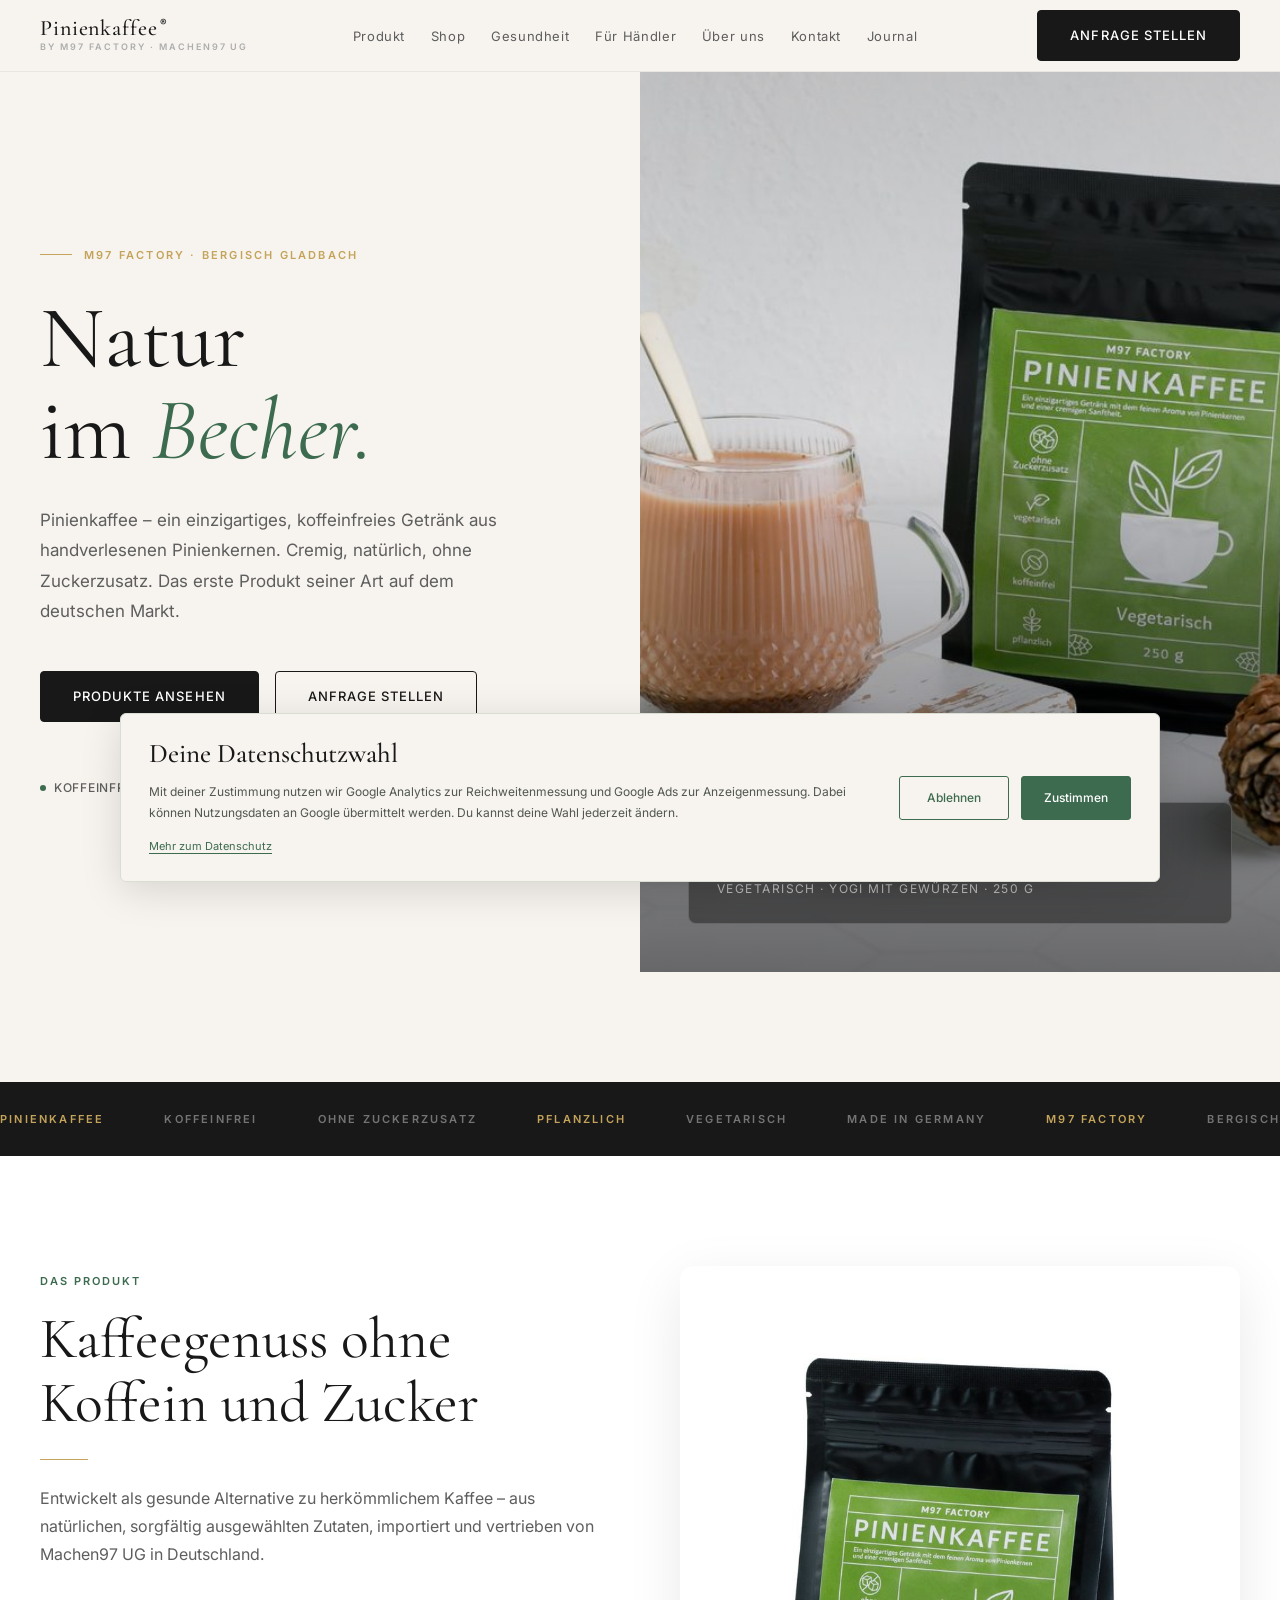
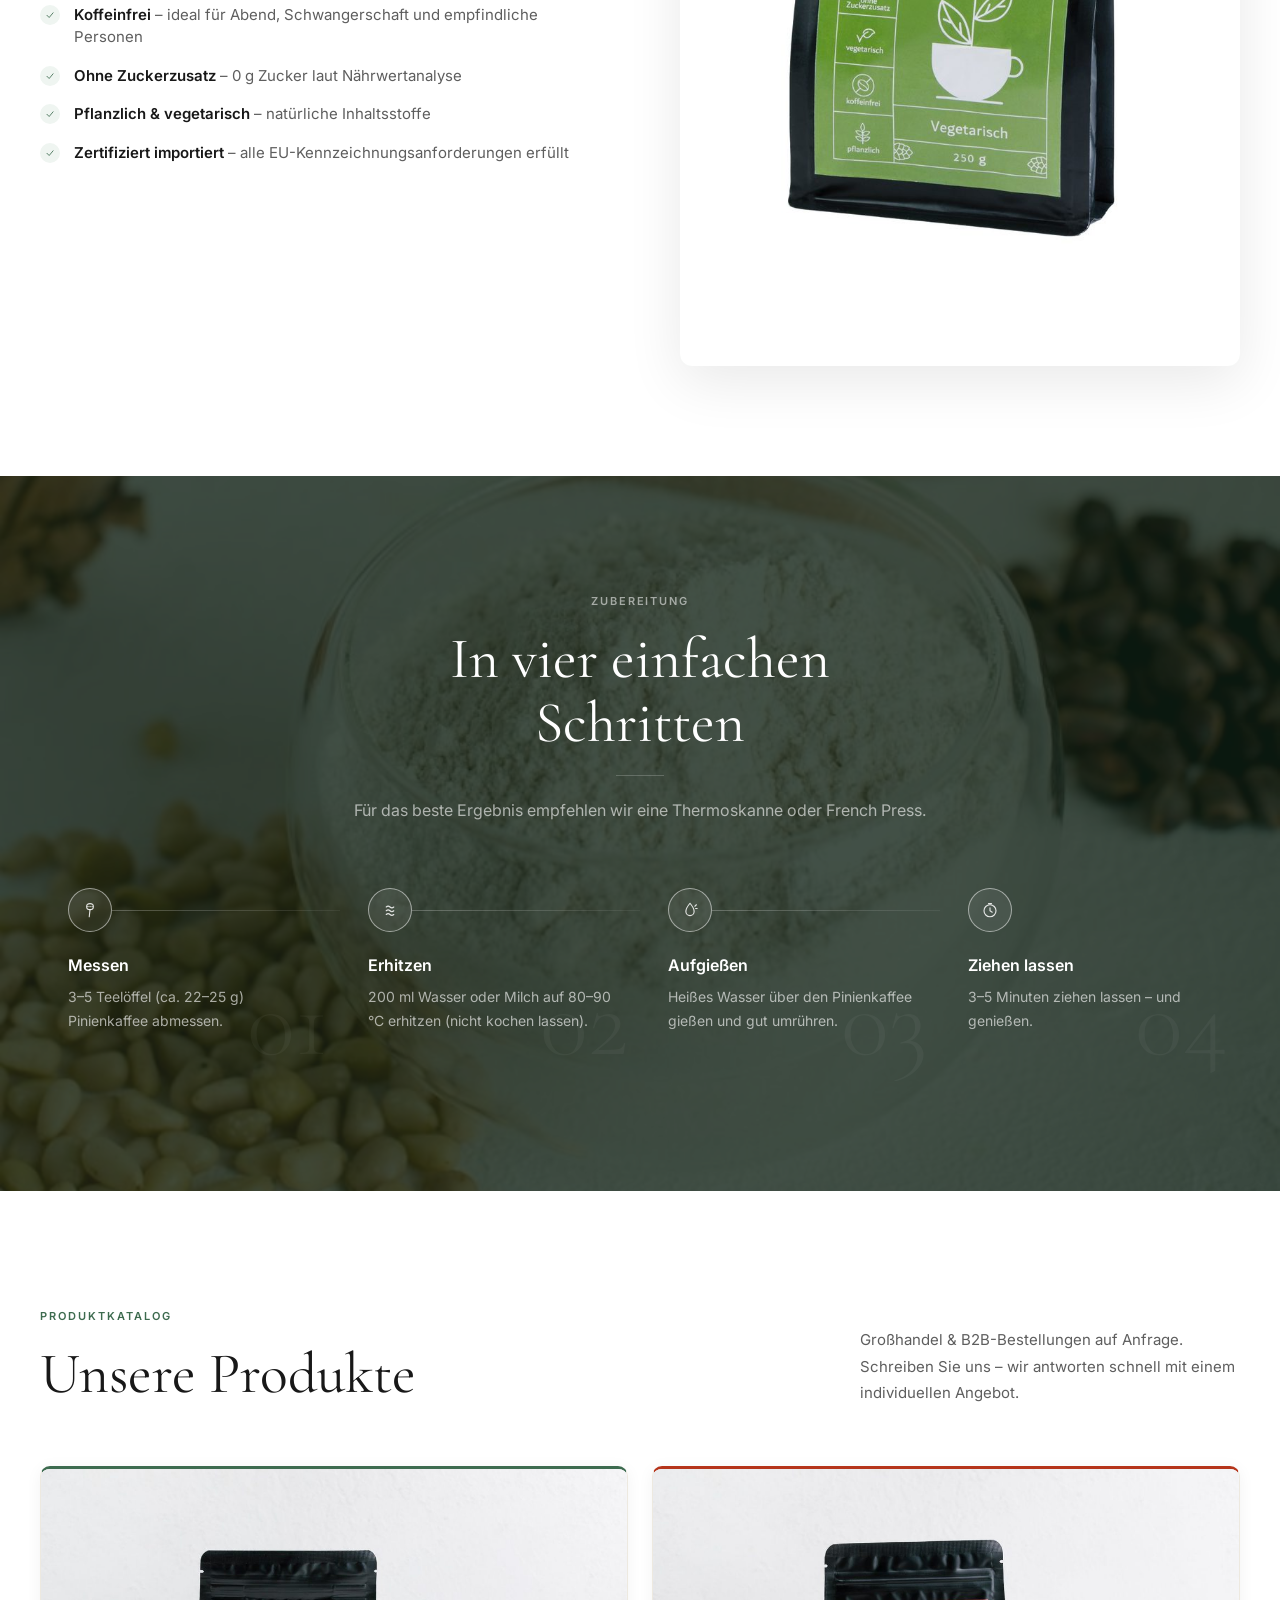
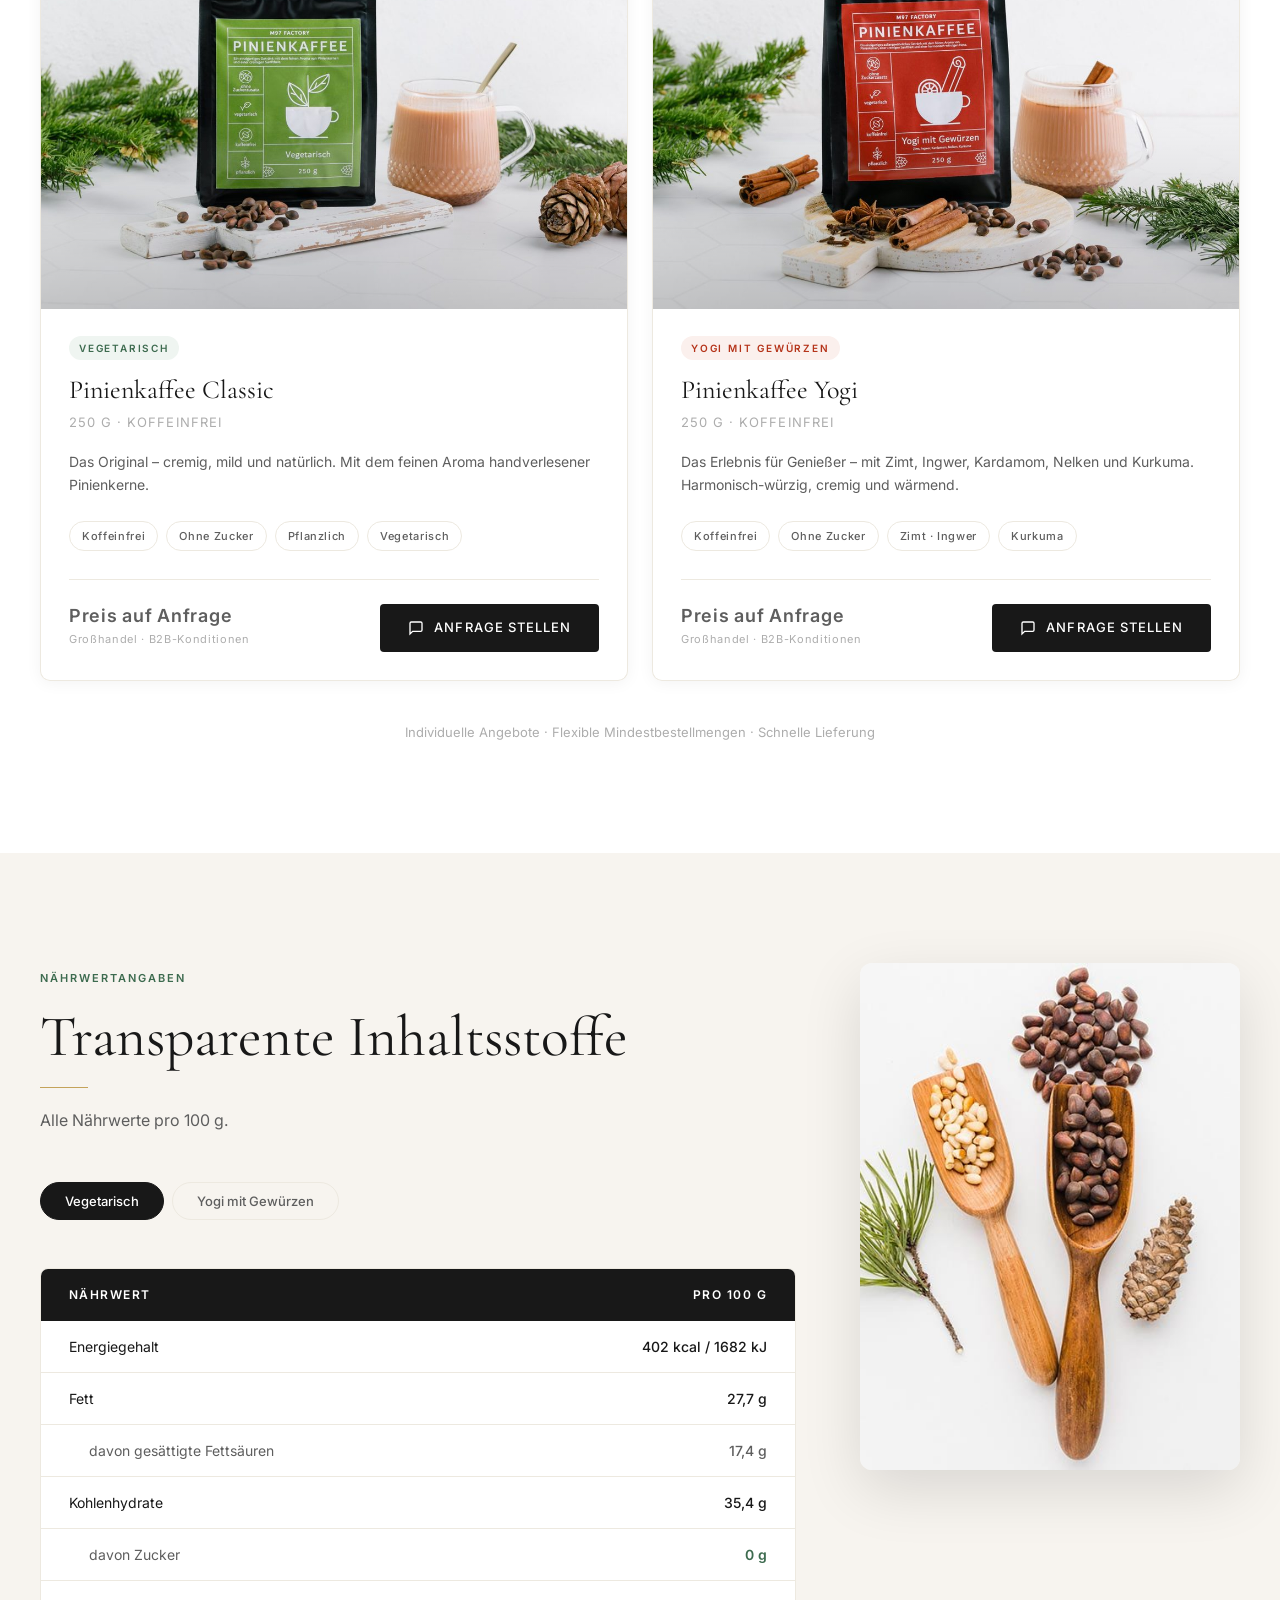
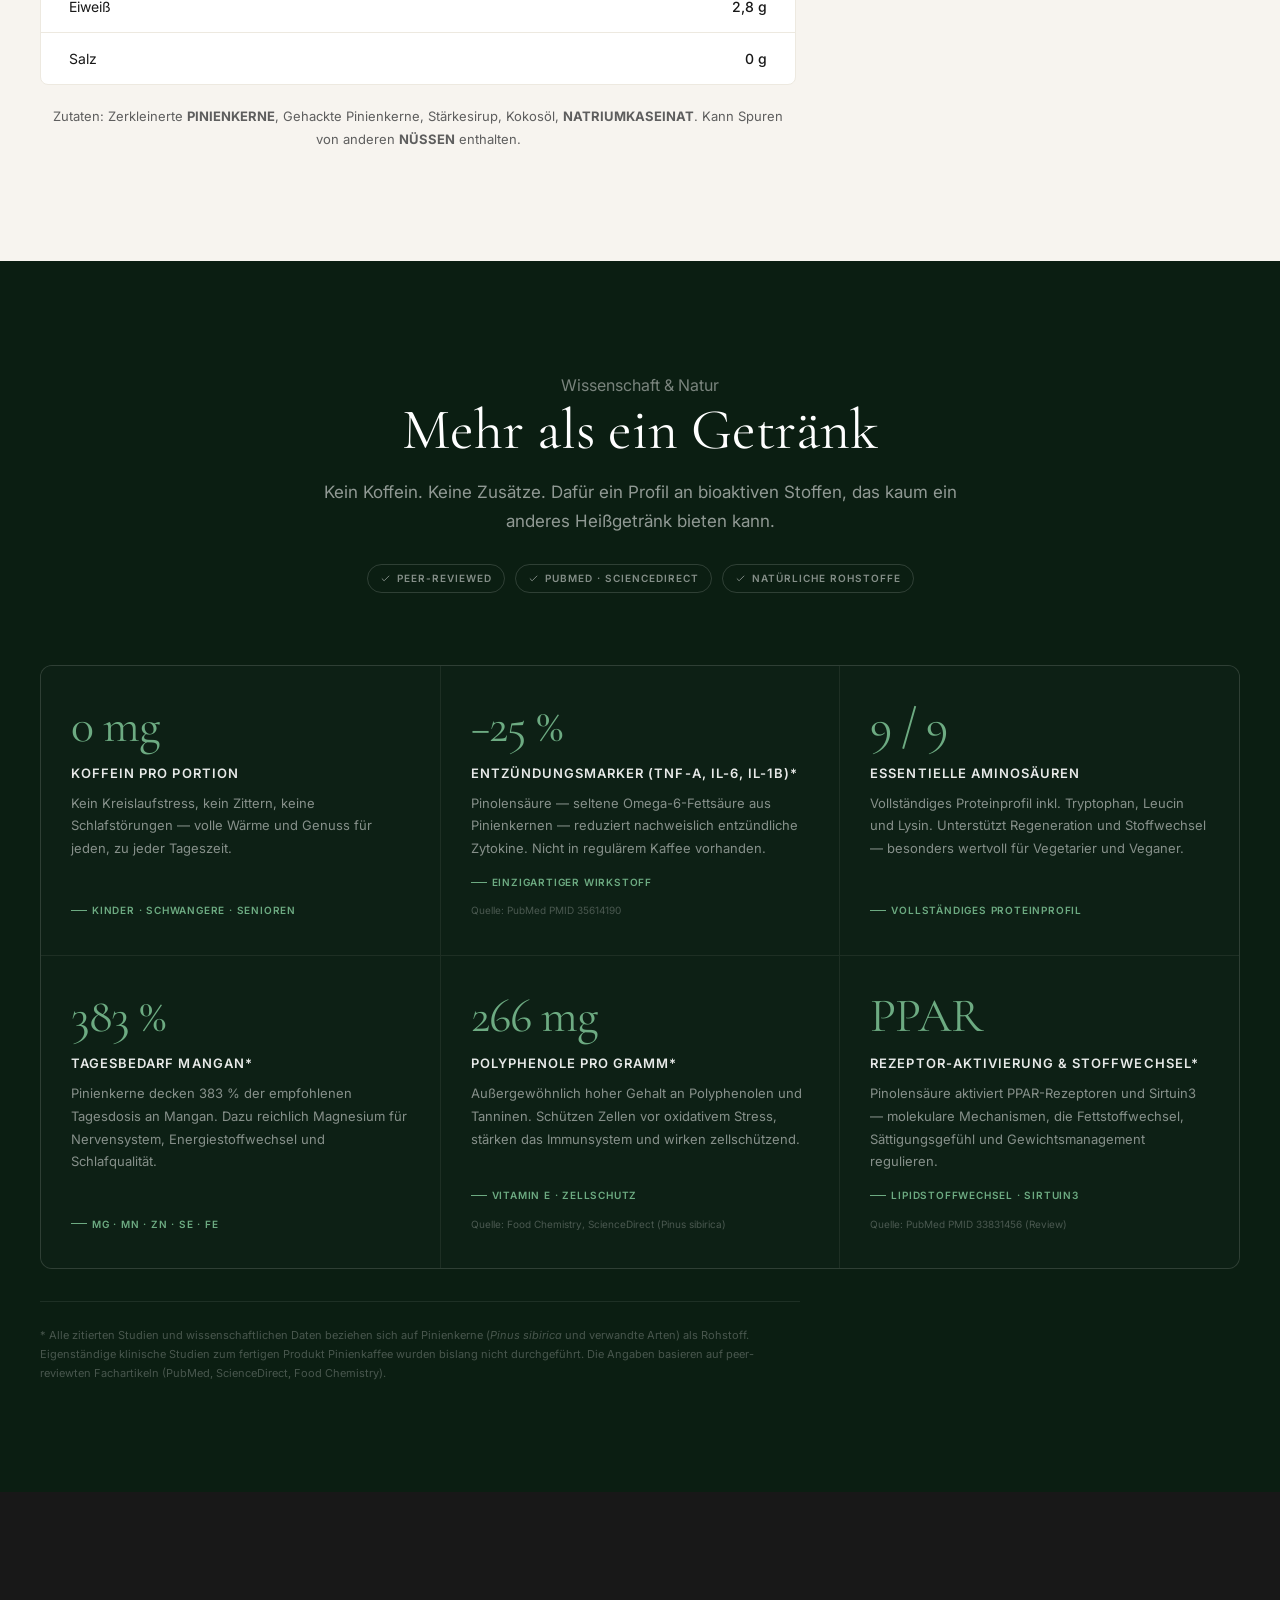
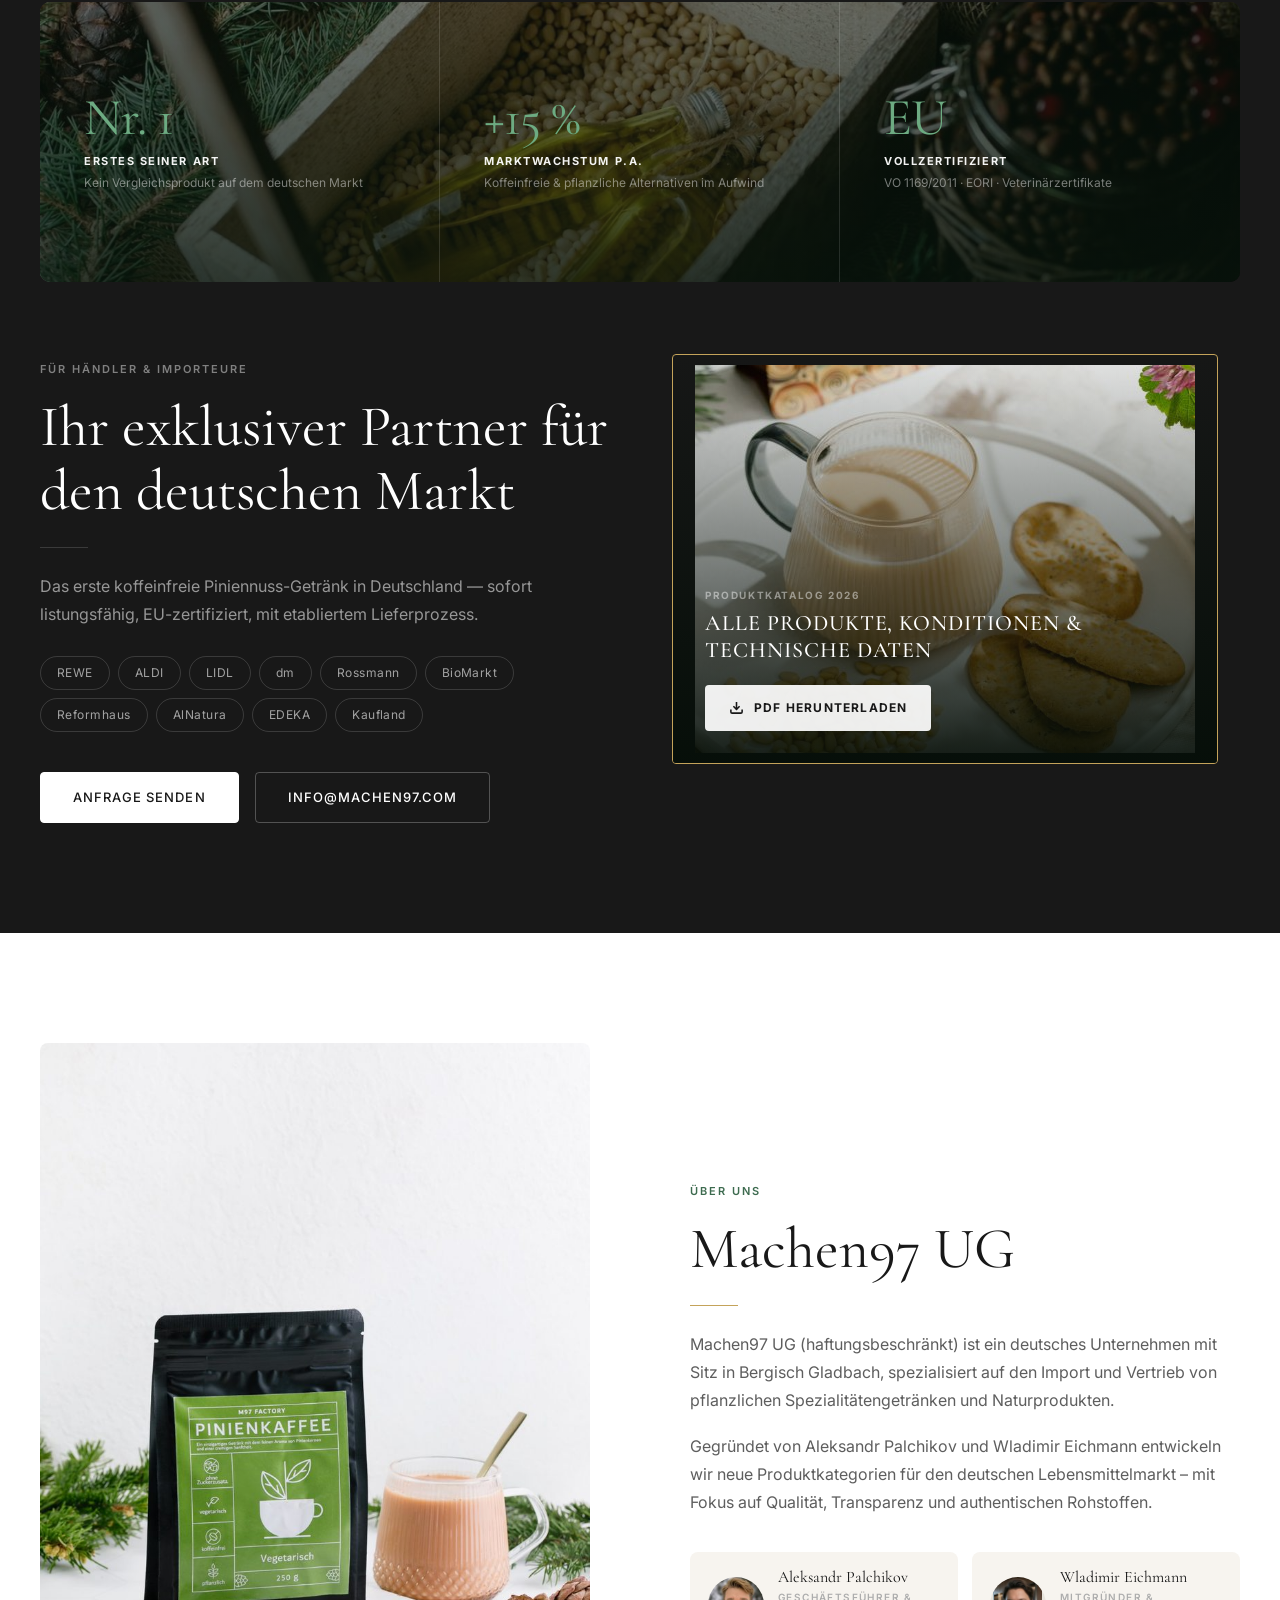
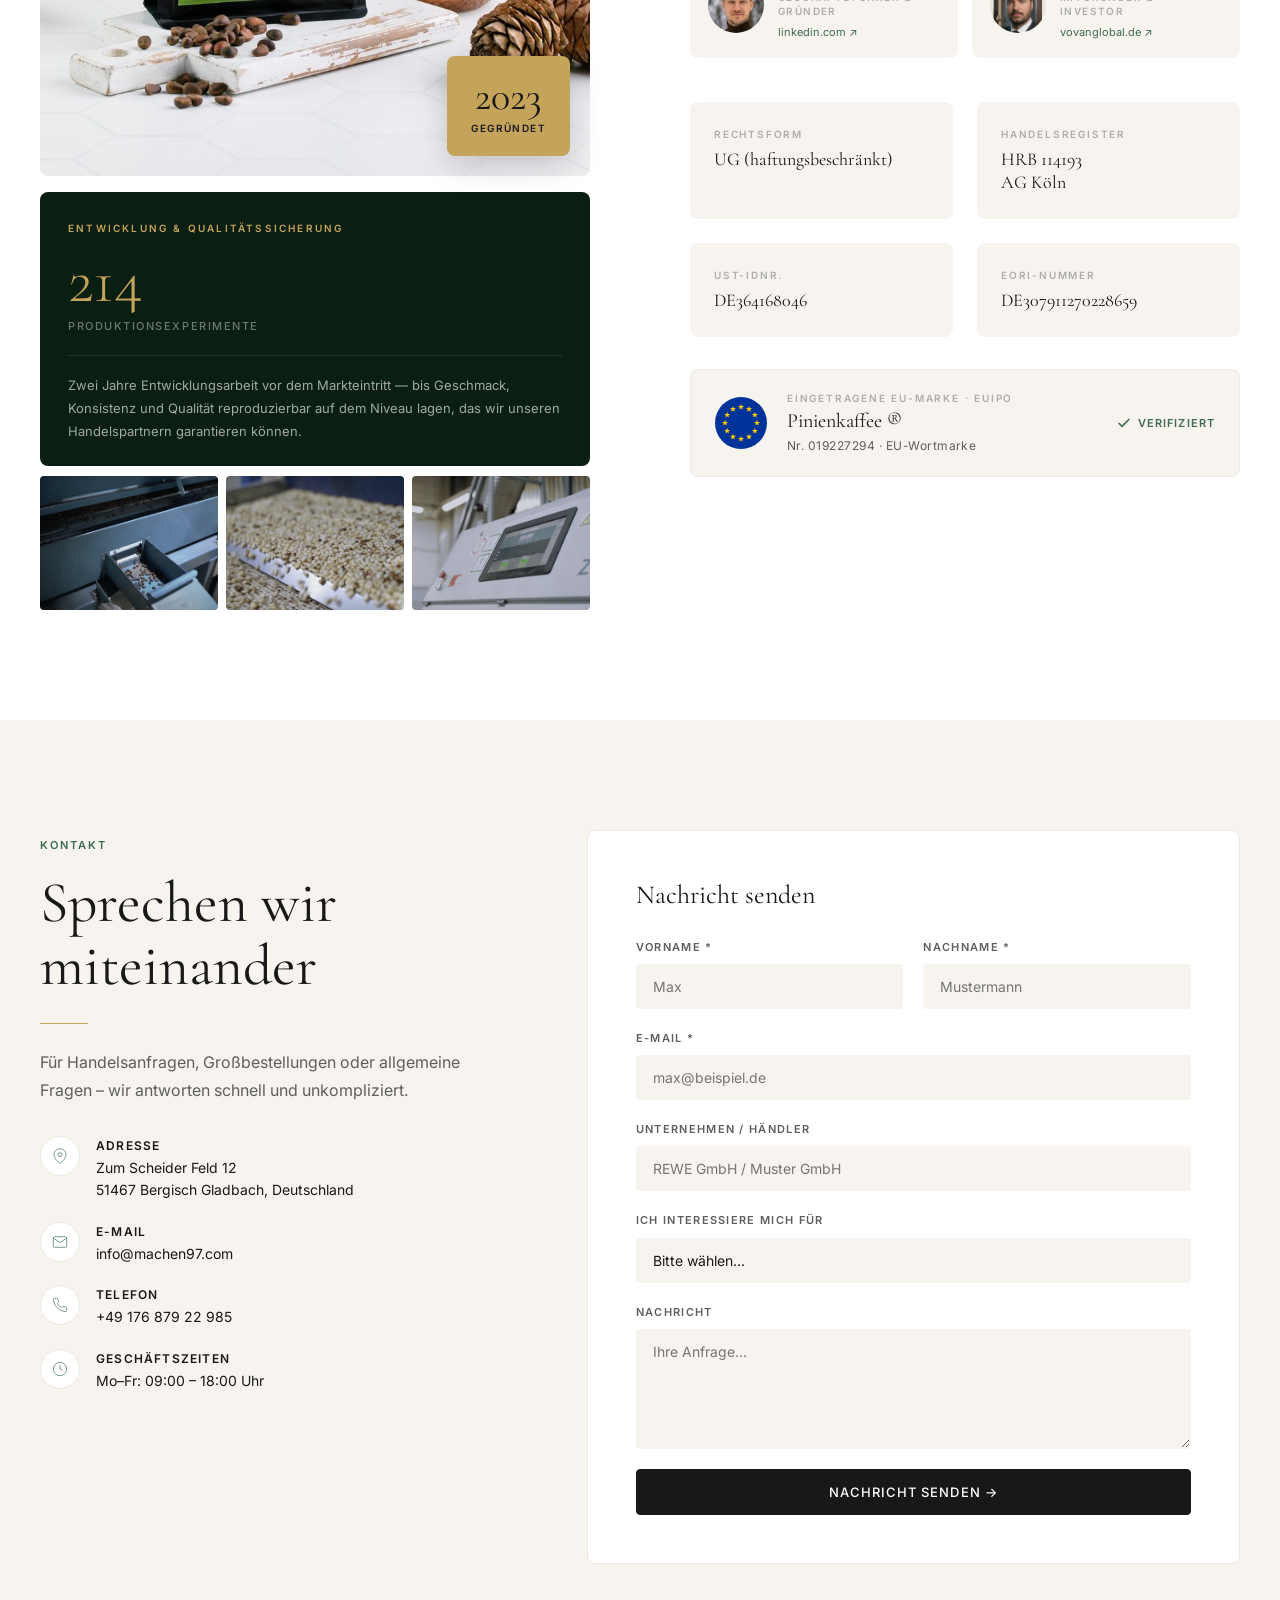
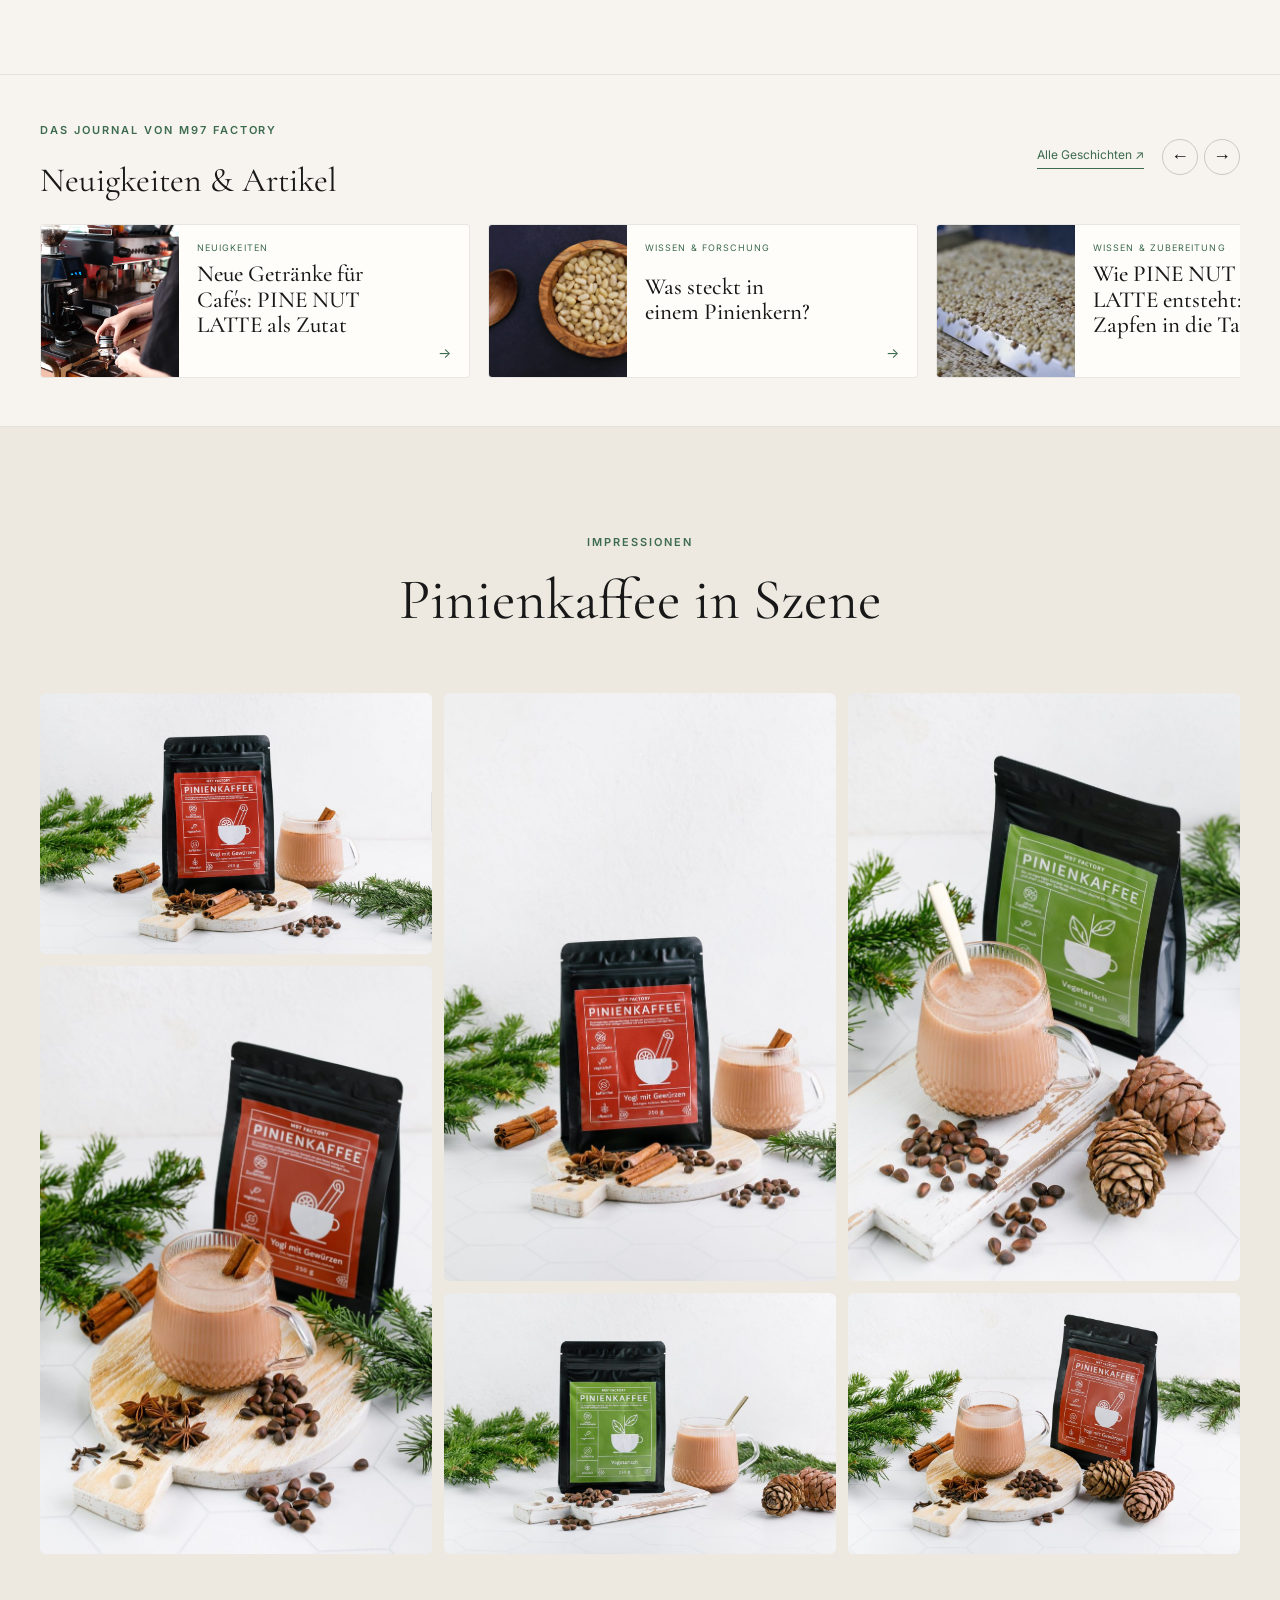
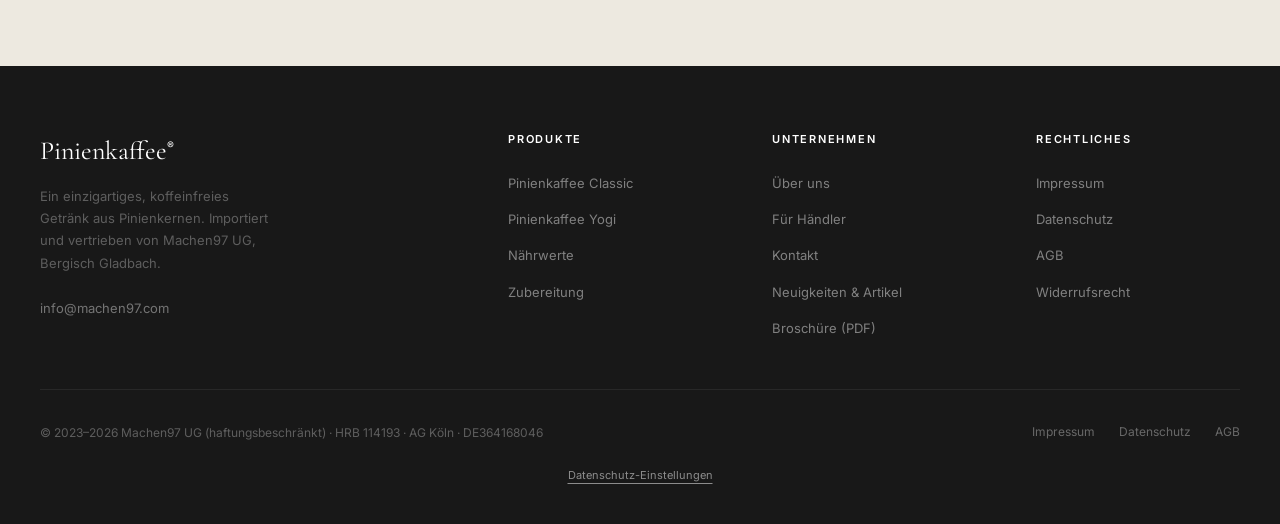
==== commit 8156bc81: "Add cafe article and consent-gated Analytics" ====
--- a/index.html
+++ b/index.html
@@ -2856,7 +2856,7 @@
       </div>
     </div>
     <ul id="journal-carousel" class="journal-carousel" tabindex="0" aria-label="Neuigkeiten und Artikel – horizontal blättern">
-      <li><a class="journal-teaser-card" href="/magazin/pinienkerne-naehrstoffe-forschung/" aria-label="Artikel lesen: Pinienkerne: Nährstoffe, Verdauung und Forschung"><img src="/images/magazin/pine-nut-latte/ingredient-pine-nuts.webp" alt="" width="280" height="308" loading="lazy"><div class="journal-teaser-copy"><span class="journal-category">Wissen &amp; Forschung</span><h3>Was steckt in einem Pinienkern?</h3><span class="journal-card-arrow" aria-hidden="true">→</span></div></a></li><li><a class="journal-teaser-card" href="/magazin/pine-nut-latte-herstellung/" aria-label="Artikel lesen: Wie PINE NUT LATTE entsteht: vom Zapfen in die Tasse"><img src="/images/magazin/pine-nut-latte-herstellung/m97-pine-nut-latte-pinienkerne-sortierung.webp" alt="" width="280" height="308" loading="lazy"><div class="journal-teaser-copy"><span class="journal-category">Wissen &amp; Zubereitung</span><h3>Wie PINE NUT LATTE entsteht: vom Zapfen in die Tasse</h3><span class="journal-card-arrow" aria-hidden="true">→</span></div></a></li><li><a class="journal-teaser-card" href="/aktuelles/pinienkaffee-wird-pine-nut-latte/" aria-label="Artikel lesen: Aus Pinienkaffee wird PINE NUT LATTE – warum wir den Namen geändert haben"><img src="/images/magazin/pine-nut-latte/label-classic.webp" alt="" width="280" height="308" loading="lazy"><div class="journal-teaser-copy"><span class="journal-category">Neuigkeiten</span><h3>Pinienkaffee wird PINE NUT LATTE</h3><span class="journal-card-arrow" aria-hidden="true">→</span></div></a></li><li><a class="journal-teaser-card" href="/magazin/pine-nut-latte-cappuccino-rezepte/" aria-label="Artikel lesen: Pine Nut Cappuccino &amp; Co.: 7 Ideen mit PINE NUT LATTE"><img src="/images/magazin/pine-nut-latte/hero-pine-nut-cappuccino.webp" alt="" width="280" height="308" loading="lazy"><div class="journal-teaser-copy"><span class="journal-category">Rezepte &amp; Inspiration</span><h3>7 Ideen mit PINE NUT LATTE</h3><span class="journal-card-arrow" aria-hidden="true">→</span></div></a></li><li><a class="journal-teaser-card" href="/aktuelles/pinienkaffee-zubereiten/" aria-label="Artikel lesen: Pinienkaffee zubereiten: Menge, Temperatur und Ziehzeit"><img src="/images/photo_08.jpg" alt="" width="280" height="308" loading="lazy"><div class="journal-teaser-copy"><span class="journal-category">Wissen &amp; Zubereitung</span><h3>Pinienkaffee richtig zubereiten</h3><span class="journal-card-arrow" aria-hidden="true">→</span></div></a></li><li><a class="journal-teaser-card" href="/aktuelles/aktuelles-start/" aria-label="Artikel lesen: Neu: Aktuelles und Artikel von Pinienkaffee"><img src="/images/photo_07.jpg" alt="" width="280" height="308" loading="lazy"><div class="journal-teaser-copy"><span class="journal-category">Neuigkeiten</span><h3>Neuigkeiten von M97 Factory</h3><span class="journal-card-arrow" aria-hidden="true">→</span></div></a></li>
+      <li><a class="journal-teaser-card" href="/magazin/pine-nut-latte-fuer-cafes/" aria-label="Artikel lesen: Neue Getränke für Cafés: PINE NUT LATTE als Zutat"><img src="/images/magazin/pine-nut-latte-gastronomie/barista-beim-espresso.webp" alt="" width="280" height="308" loading="lazy"><div class="journal-teaser-copy"><span class="journal-category">Neuigkeiten</span><h3>Neue Getränke für Cafés: PINE NUT LATTE als Zutat</h3><span class="journal-card-arrow" aria-hidden="true">→</span></div></a></li><li><a class="journal-teaser-card" href="/magazin/pinienkerne-naehrstoffe-forschung/" aria-label="Artikel lesen: Pinienkerne: Nährstoffe und was Studien zeigen"><img src="/images/magazin/pine-nut-latte/ingredient-pine-nuts.webp" alt="" width="280" height="308" loading="lazy"><div class="journal-teaser-copy"><span class="journal-category">Wissen &amp; Forschung</span><h3>Was steckt in einem Pinienkern?</h3><span class="journal-card-arrow" aria-hidden="true">→</span></div></a></li><li><a class="journal-teaser-card" href="/magazin/pine-nut-latte-herstellung/" aria-label="Artikel lesen: Wie PINE NUT LATTE entsteht: vom Zapfen in die Tasse"><img src="/images/magazin/pine-nut-latte-herstellung/m97-pine-nut-latte-pinienkerne-sortierung.webp" alt="" width="280" height="308" loading="lazy"><div class="journal-teaser-copy"><span class="journal-category">Wissen &amp; Zubereitung</span><h3>Wie PINE NUT LATTE entsteht: vom Zapfen in die Tasse</h3><span class="journal-card-arrow" aria-hidden="true">→</span></div></a></li><li><a class="journal-teaser-card" href="/aktuelles/pinienkaffee-wird-pine-nut-latte/" aria-label="Artikel lesen: Aus Pinienkaffee wird PINE NUT LATTE – warum wir den Namen geändert haben"><img src="/images/magazin/pine-nut-latte/label-classic.webp" alt="" width="280" height="308" loading="lazy"><div class="journal-teaser-copy"><span class="journal-category">Neuigkeiten</span><h3>Pinienkaffee wird PINE NUT LATTE</h3><span class="journal-card-arrow" aria-hidden="true">→</span></div></a></li><li><a class="journal-teaser-card" href="/magazin/pine-nut-latte-cappuccino-rezepte/" aria-label="Artikel lesen: Pine Nut Cappuccino &amp; Co.: 7 Ideen mit PINE NUT LATTE"><img src="/images/magazin/pine-nut-latte/hero-pine-nut-cappuccino.webp" alt="" width="280" height="308" loading="lazy"><div class="journal-teaser-copy"><span class="journal-category">Rezepte &amp; Inspiration</span><h3>7 Ideen mit PINE NUT LATTE</h3><span class="journal-card-arrow" aria-hidden="true">→</span></div></a></li><li><a class="journal-teaser-card" href="/aktuelles/pinienkaffee-zubereiten/" aria-label="Artikel lesen: Pinienkaffee zubereiten: Menge, Temperatur und Ziehzeit"><img src="/images/photo_08.jpg" alt="" width="280" height="308" loading="lazy"><div class="journal-teaser-copy"><span class="journal-category">Wissen &amp; Zubereitung</span><h3>Pinienkaffee richtig zubereiten</h3><span class="journal-card-arrow" aria-hidden="true">→</span></div></a></li><li><a class="journal-teaser-card" href="/aktuelles/aktuelles-start/" aria-label="Artikel lesen: Neu: Aktuelles und Artikel von Pinienkaffee"><img src="/images/photo_07.jpg" alt="" width="280" height="308" loading="lazy"><div class="journal-teaser-copy"><span class="journal-category">Neuigkeiten</span><h3>Neuigkeiten von M97 Factory</h3><span class="journal-card-arrow" aria-hidden="true">→</span></div></a></li>
     </ul>
   </div>
 </section>
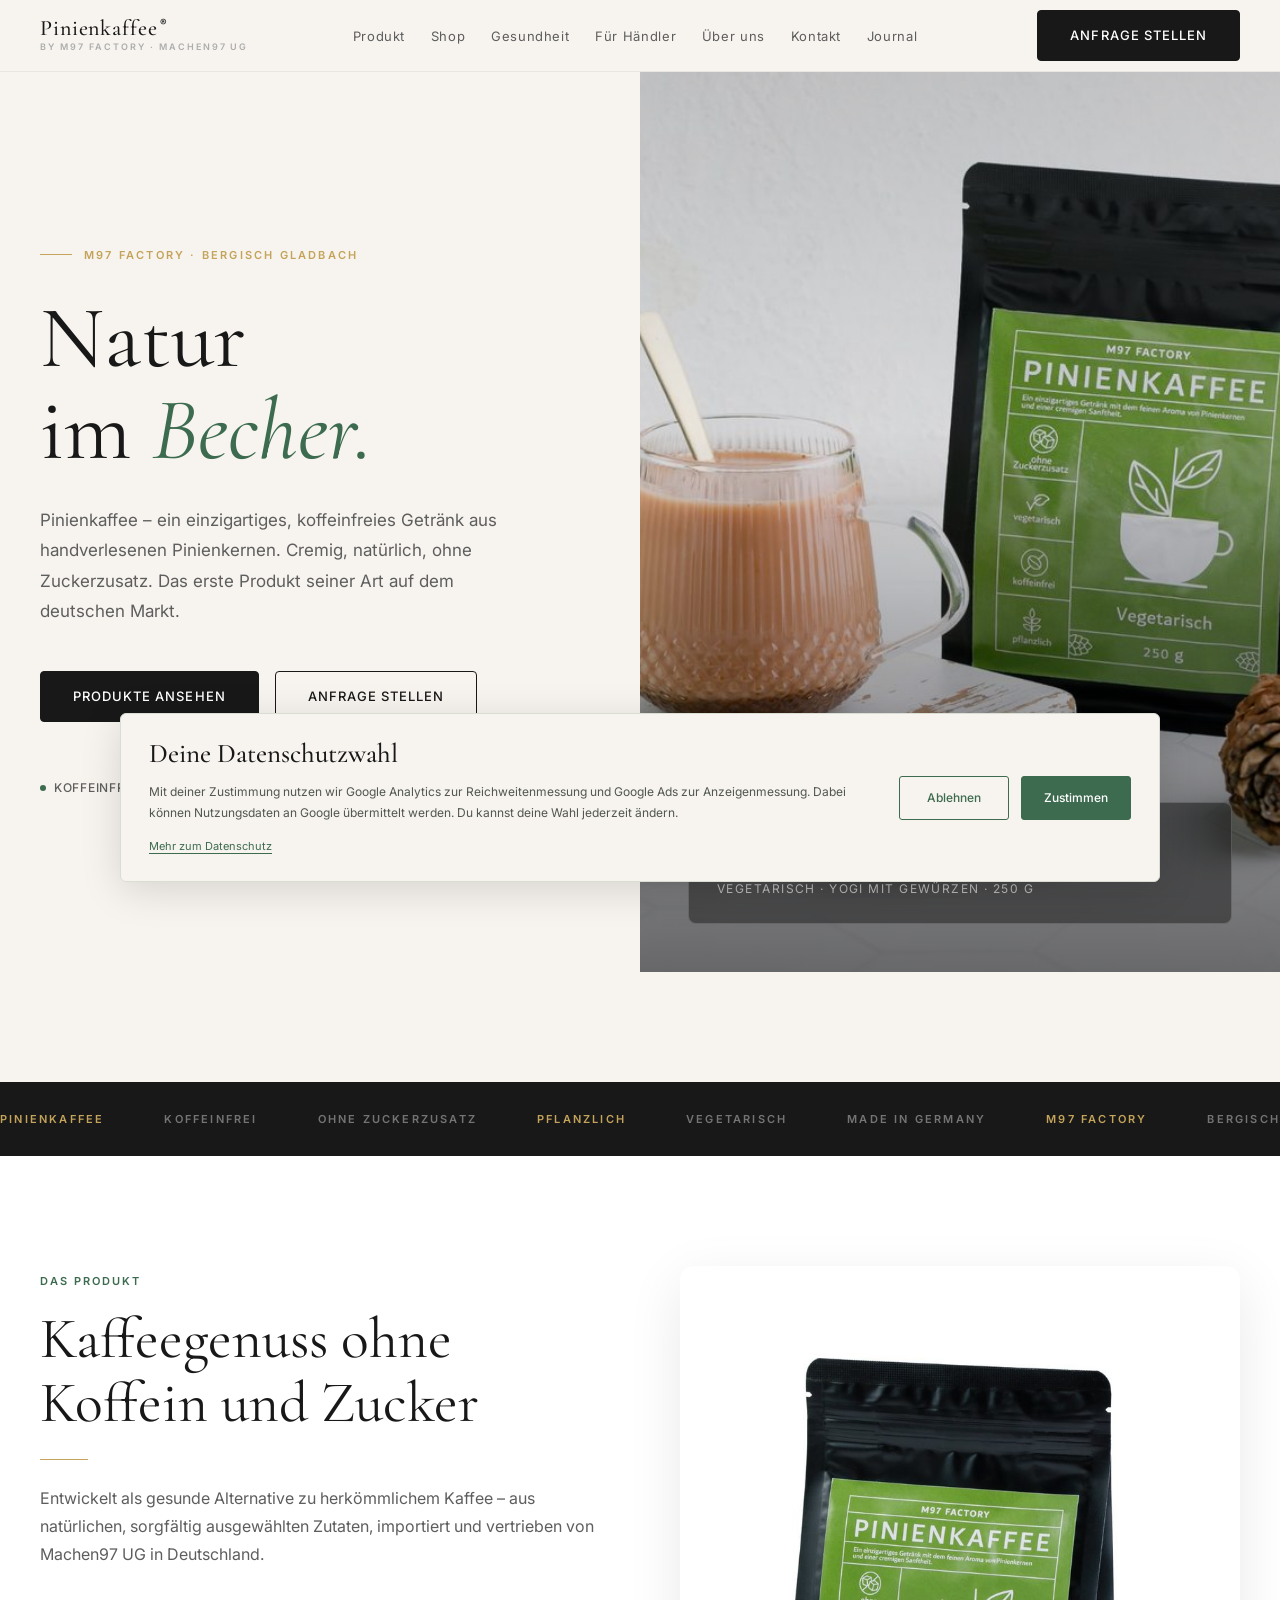
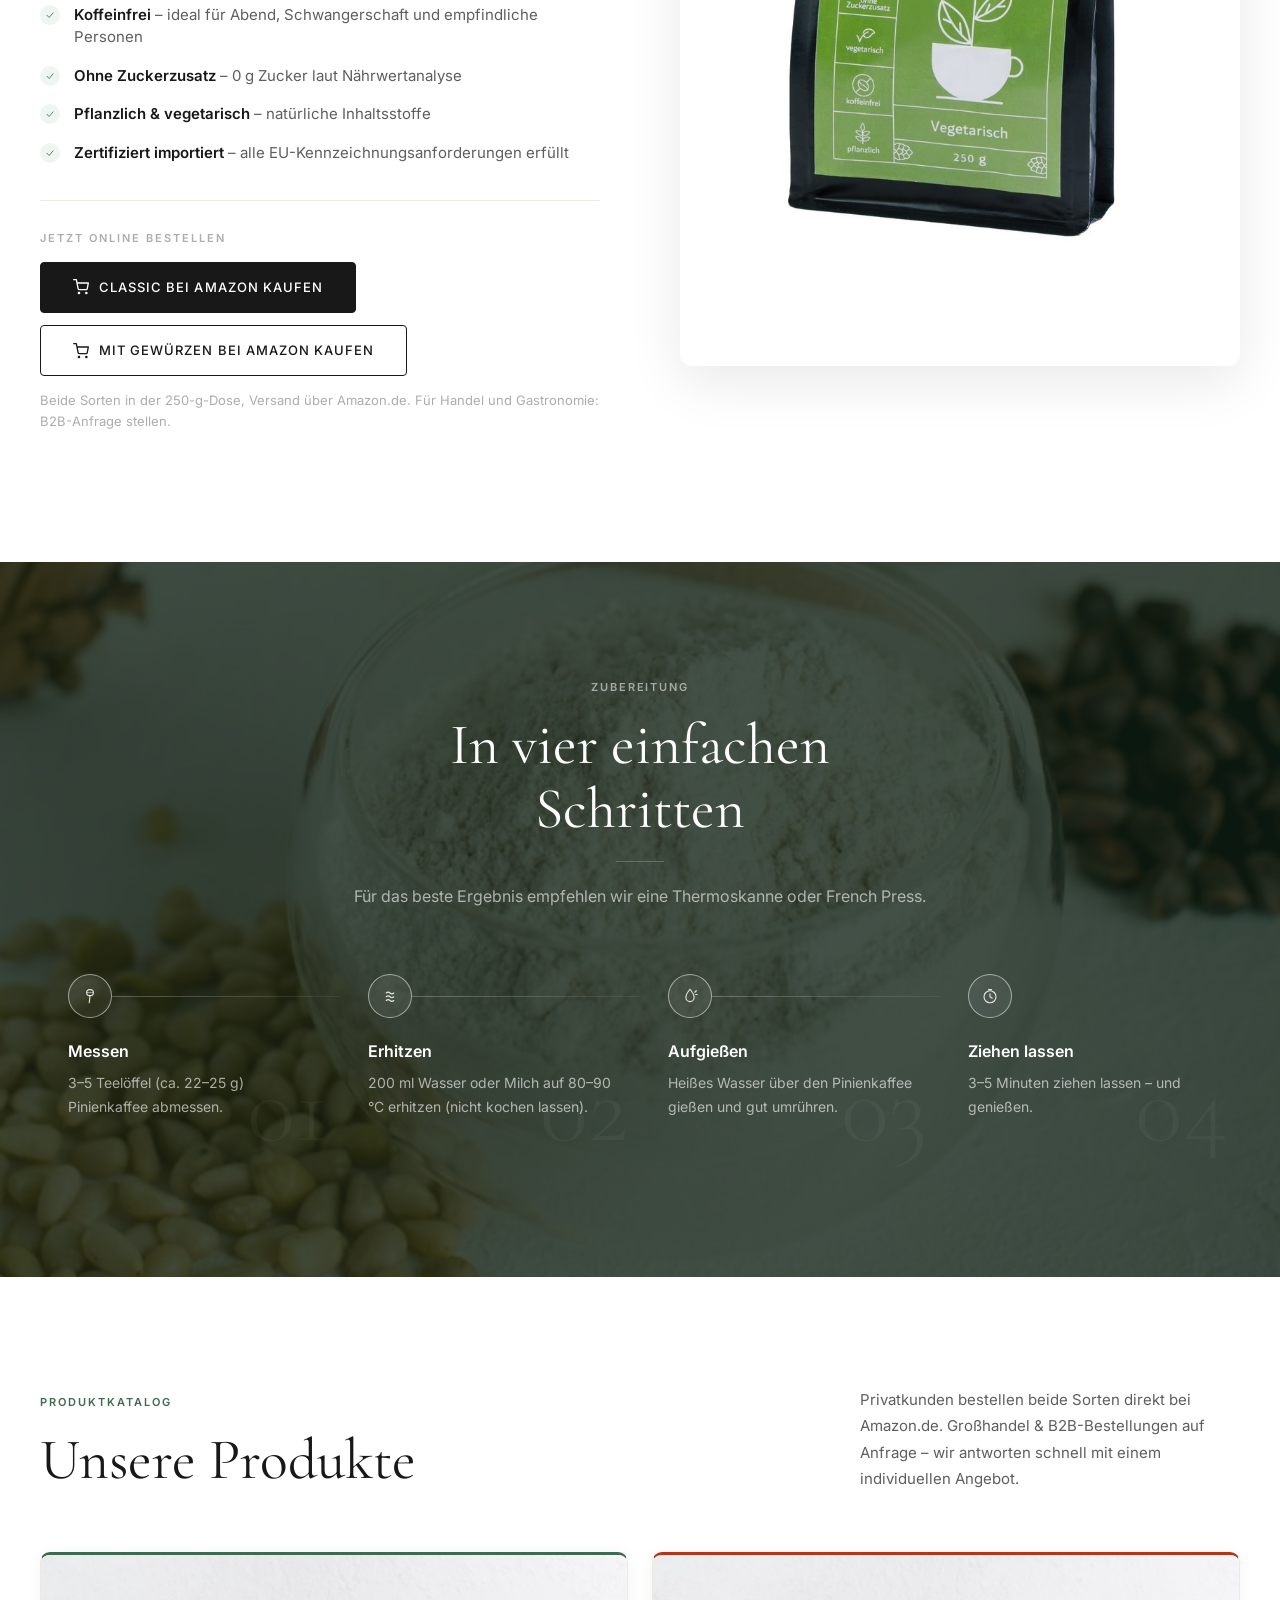
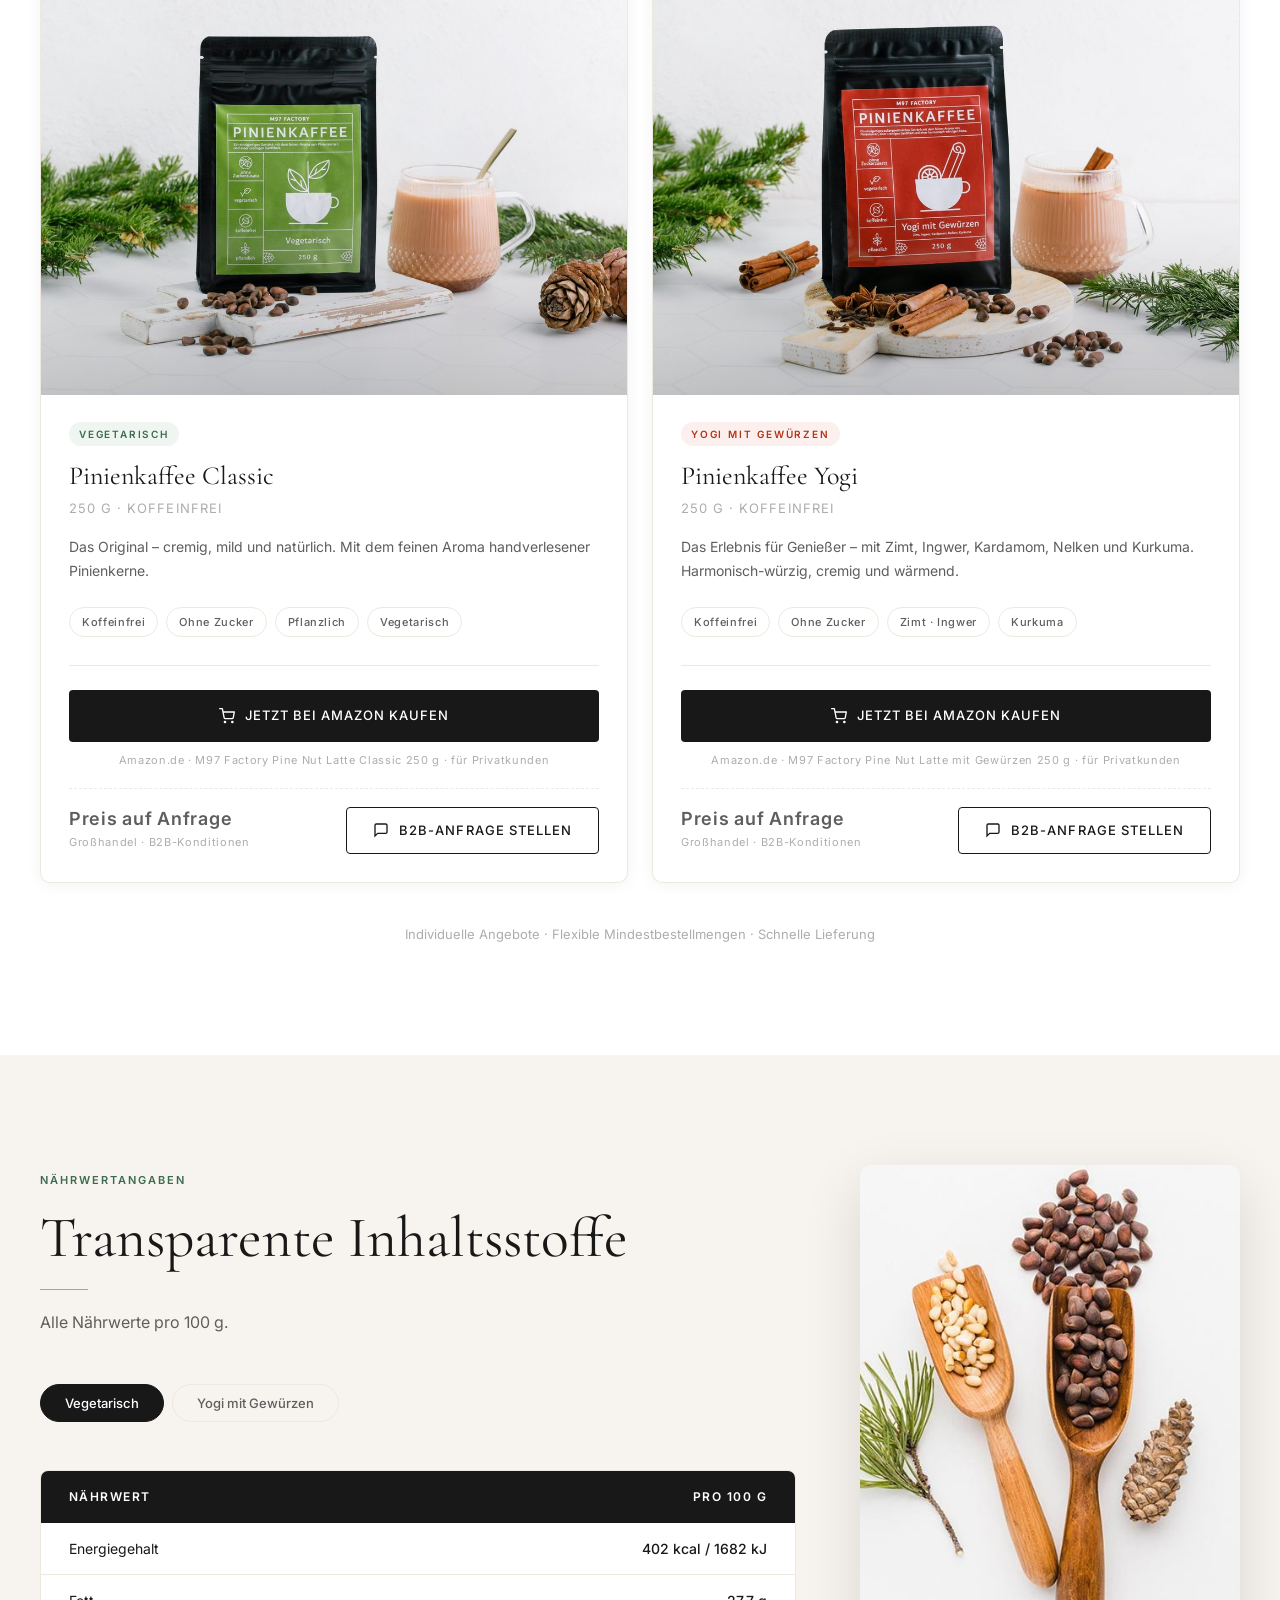
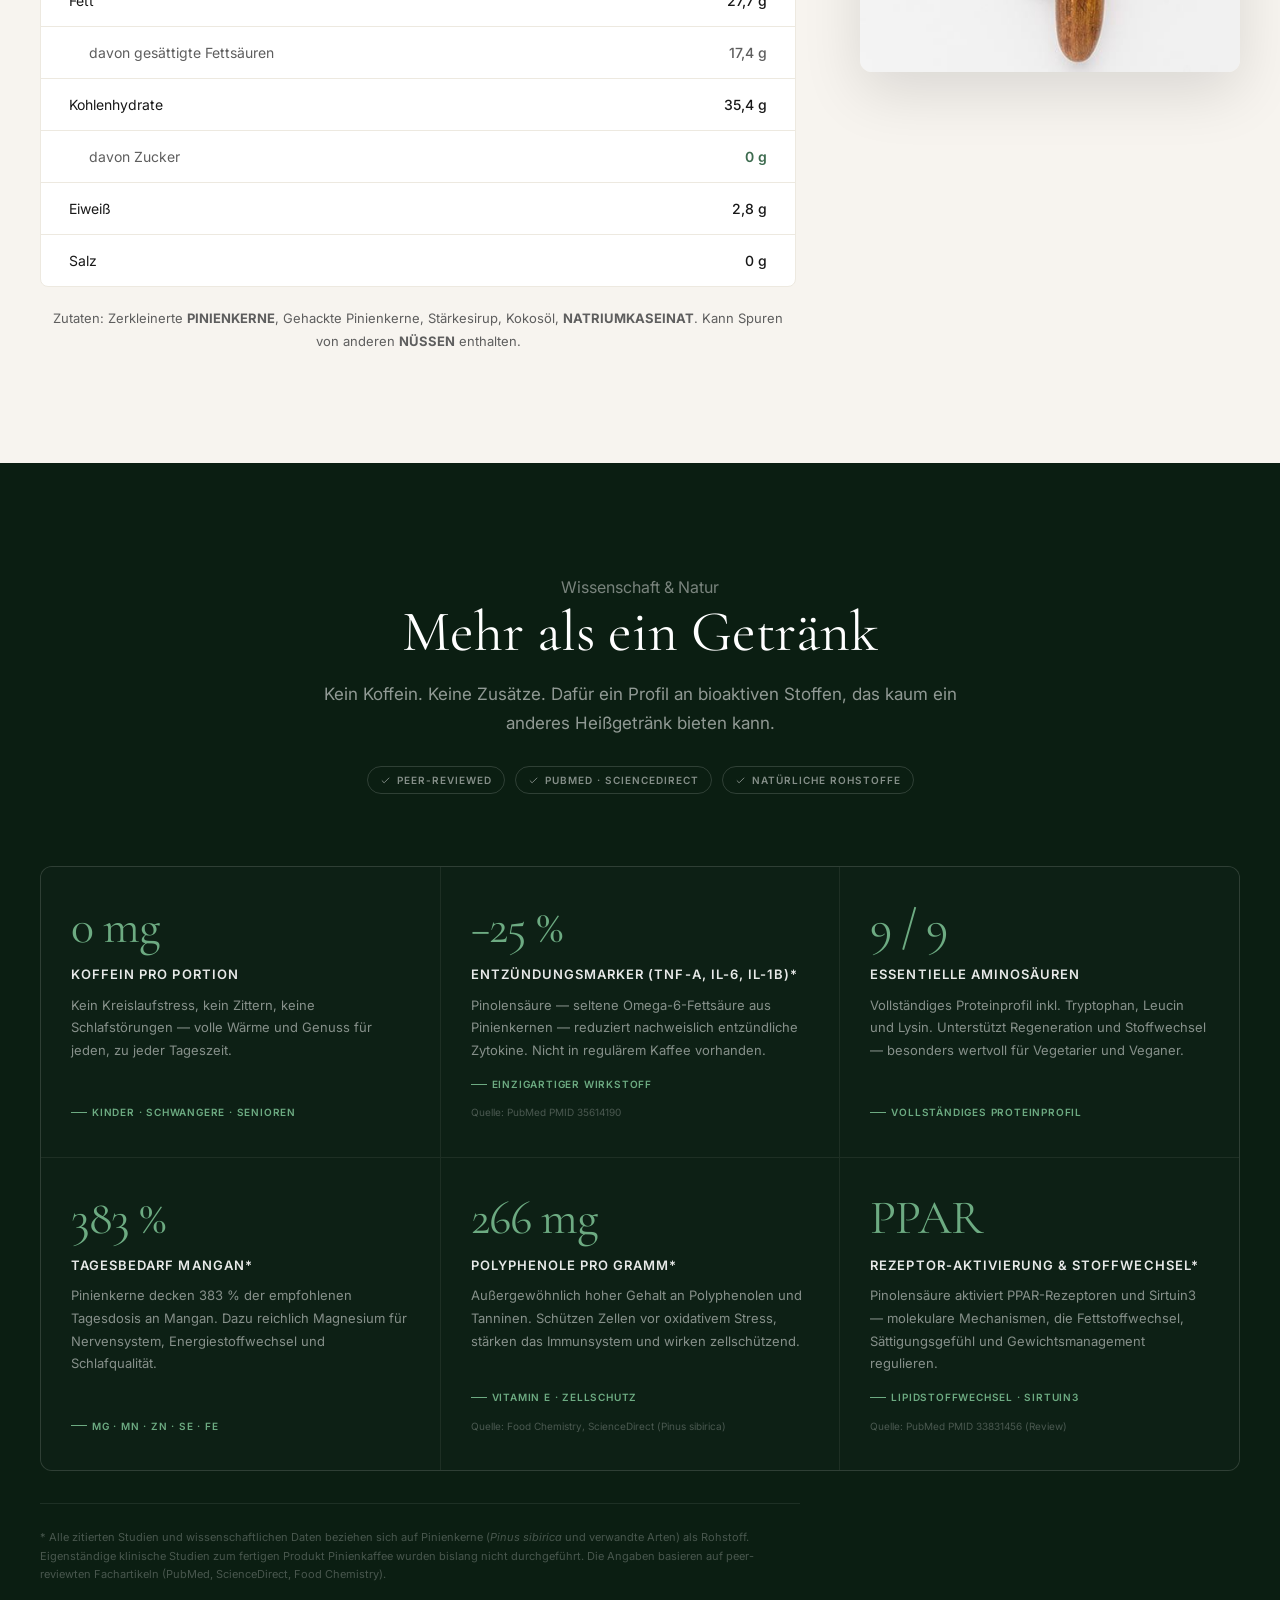
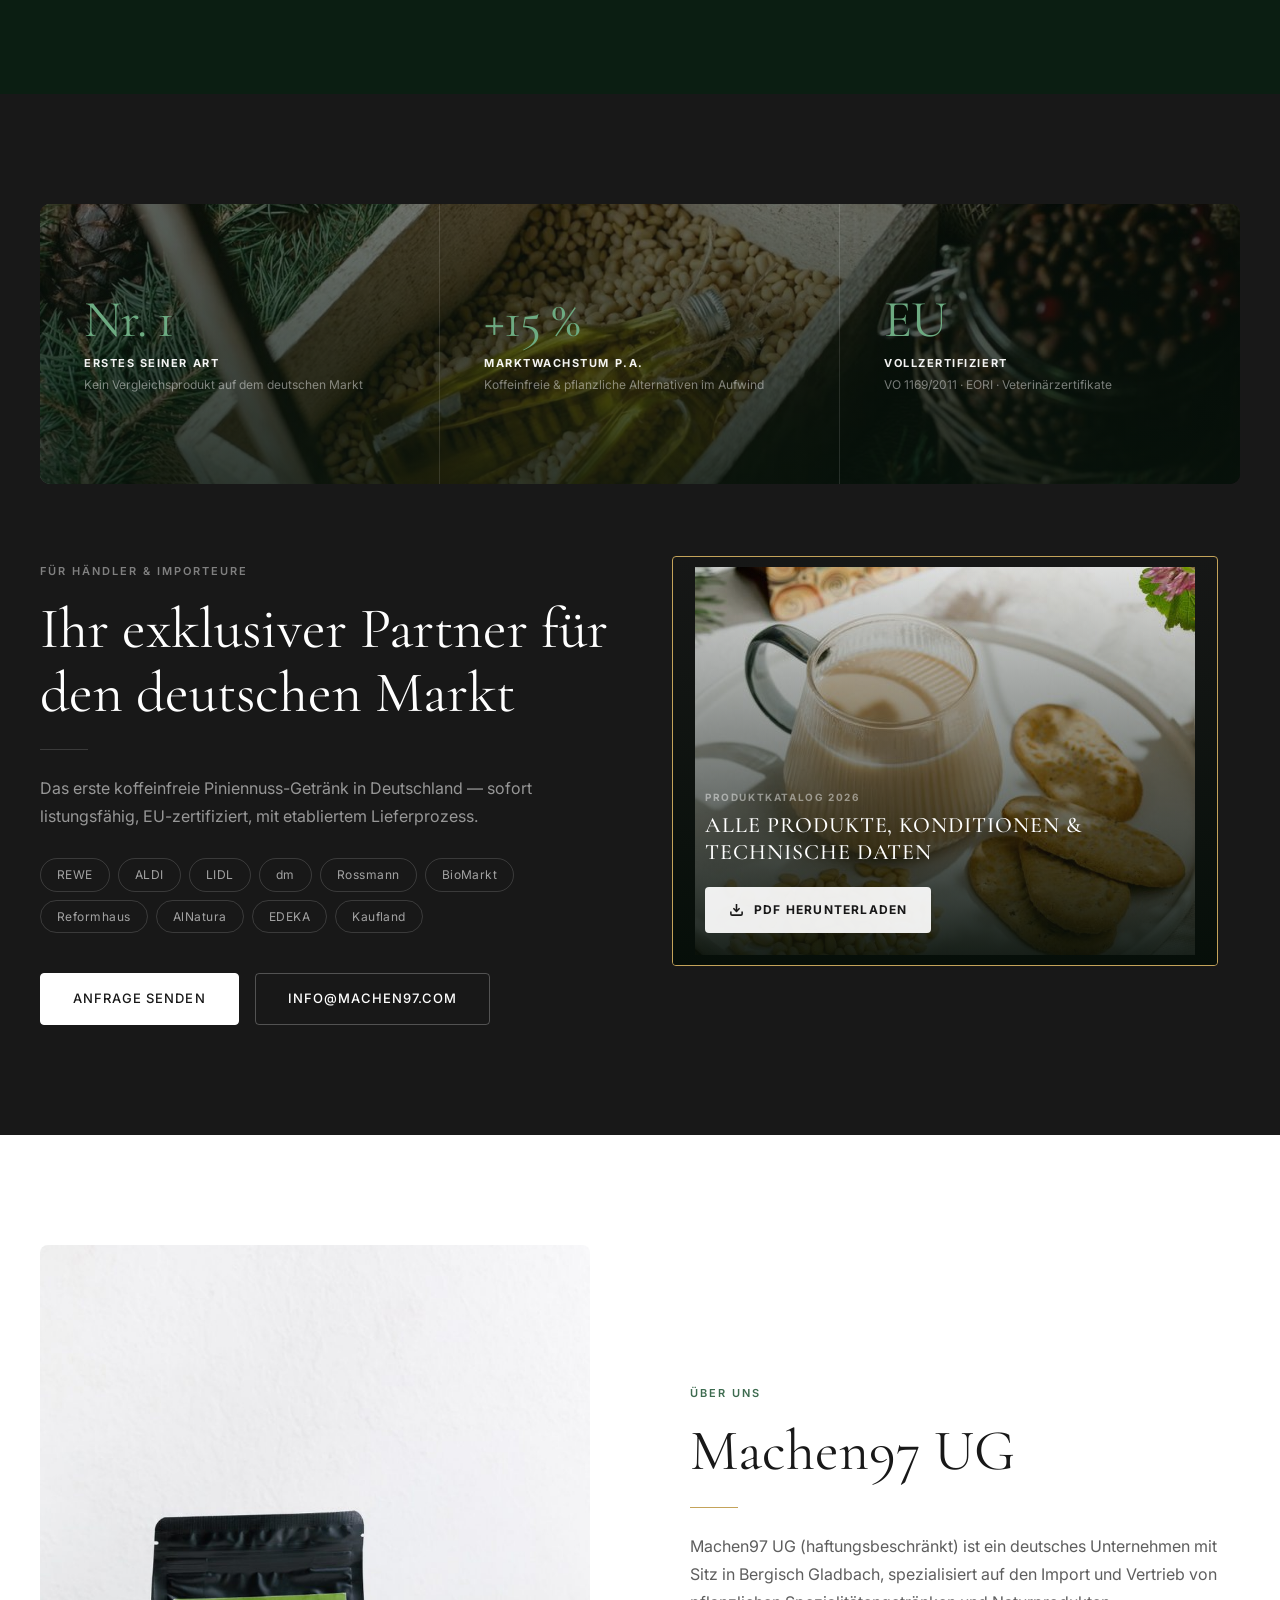
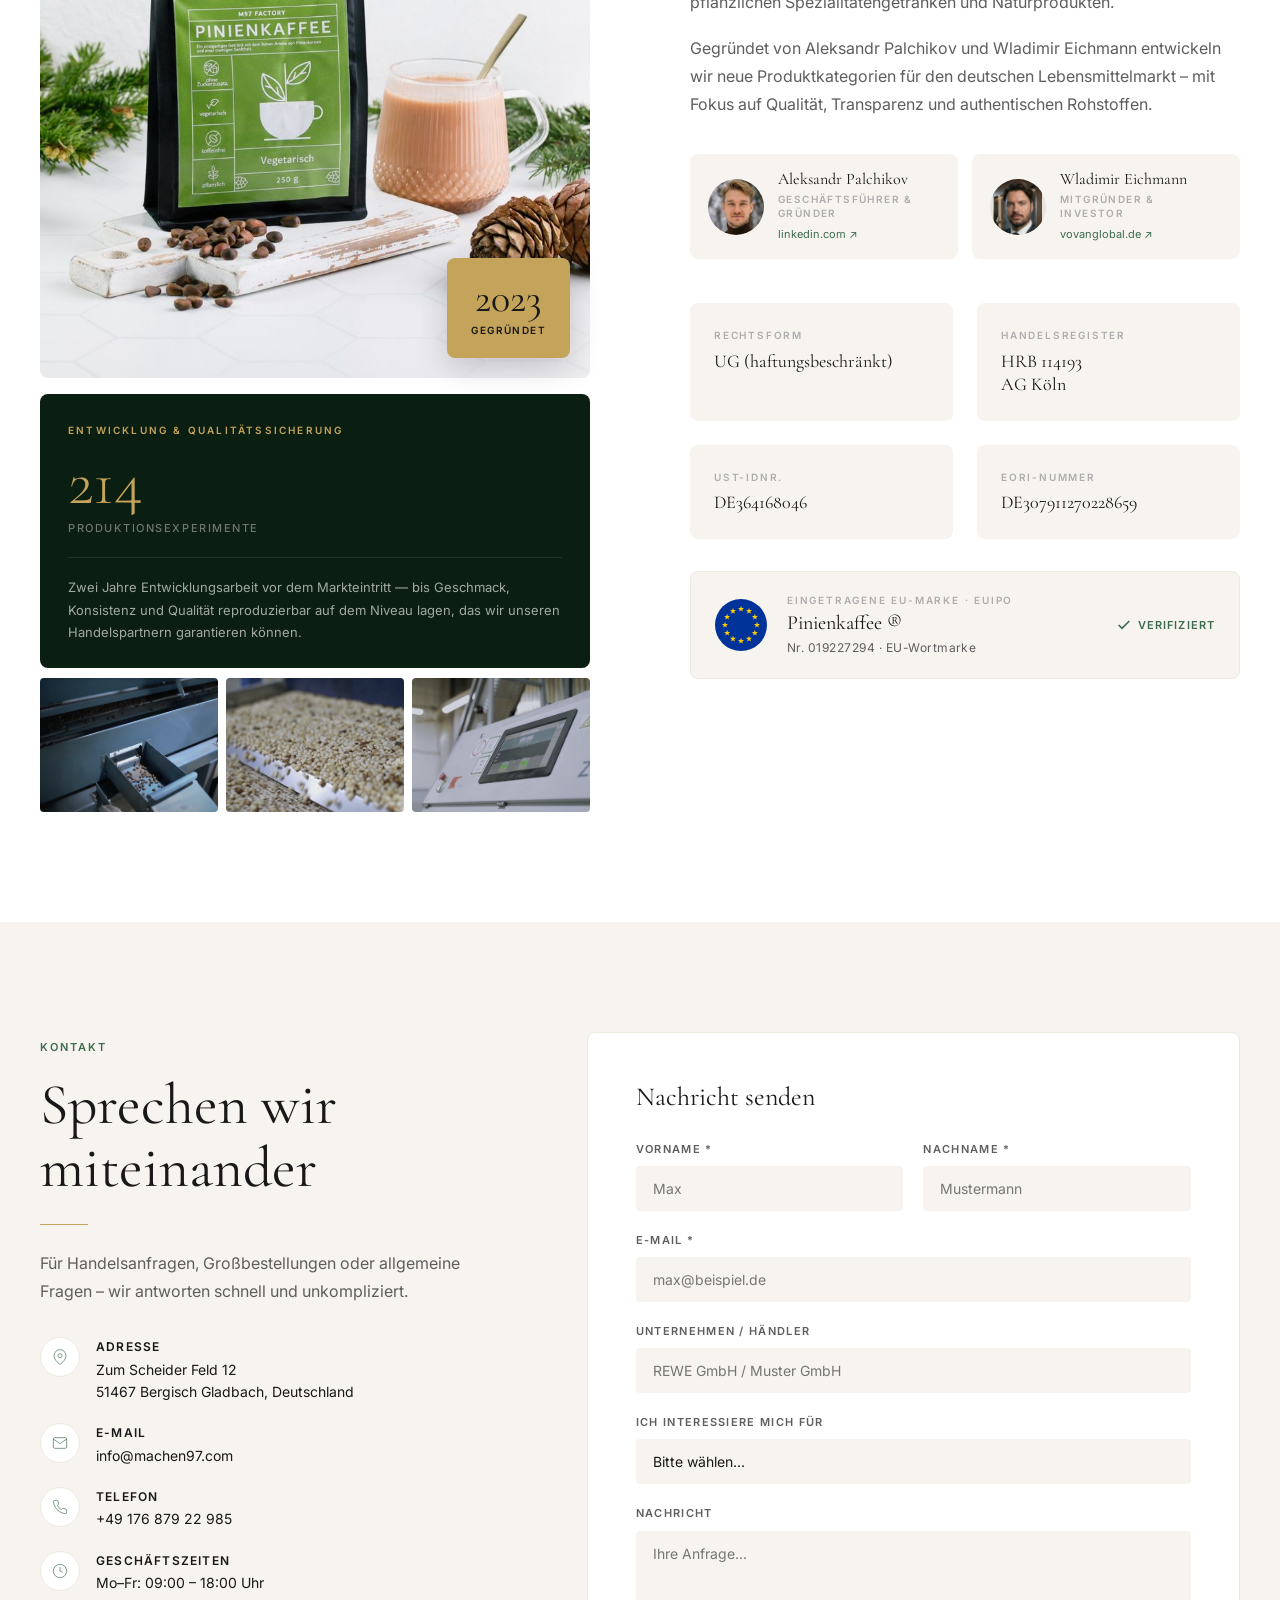
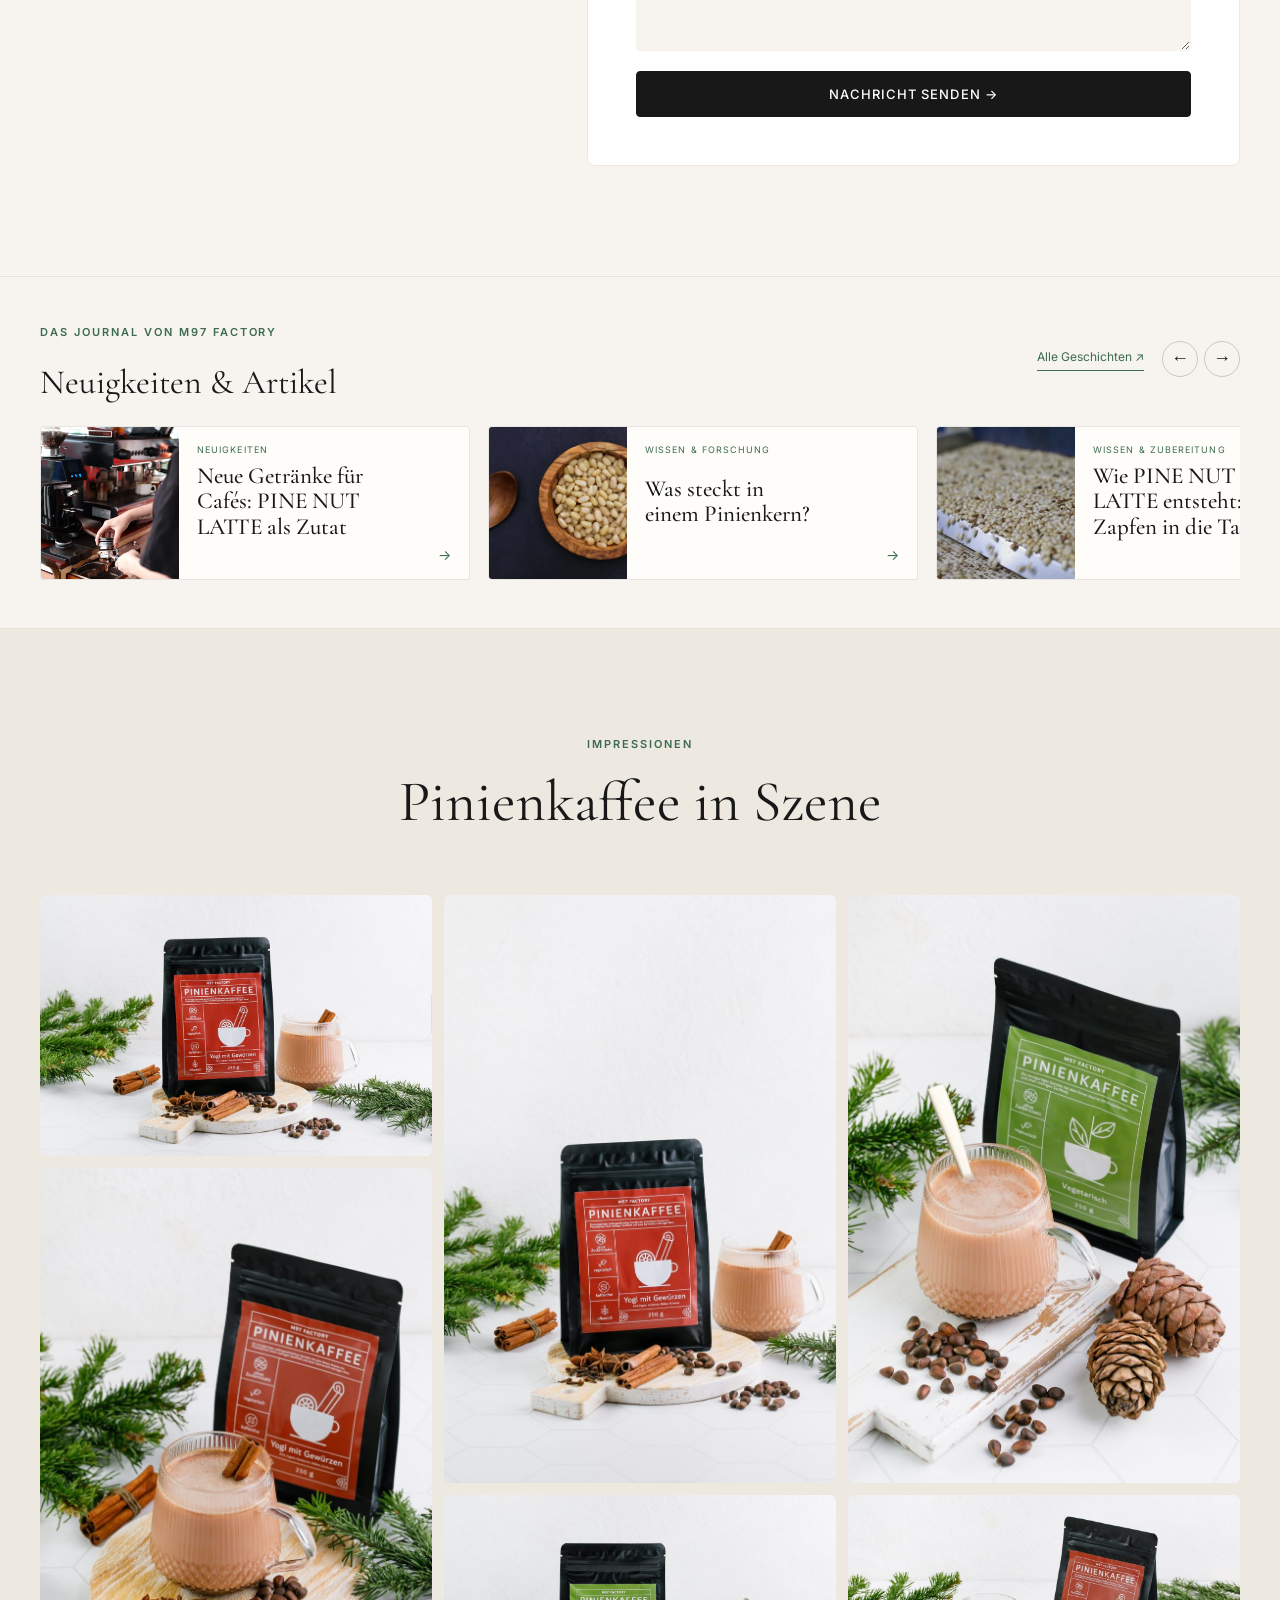
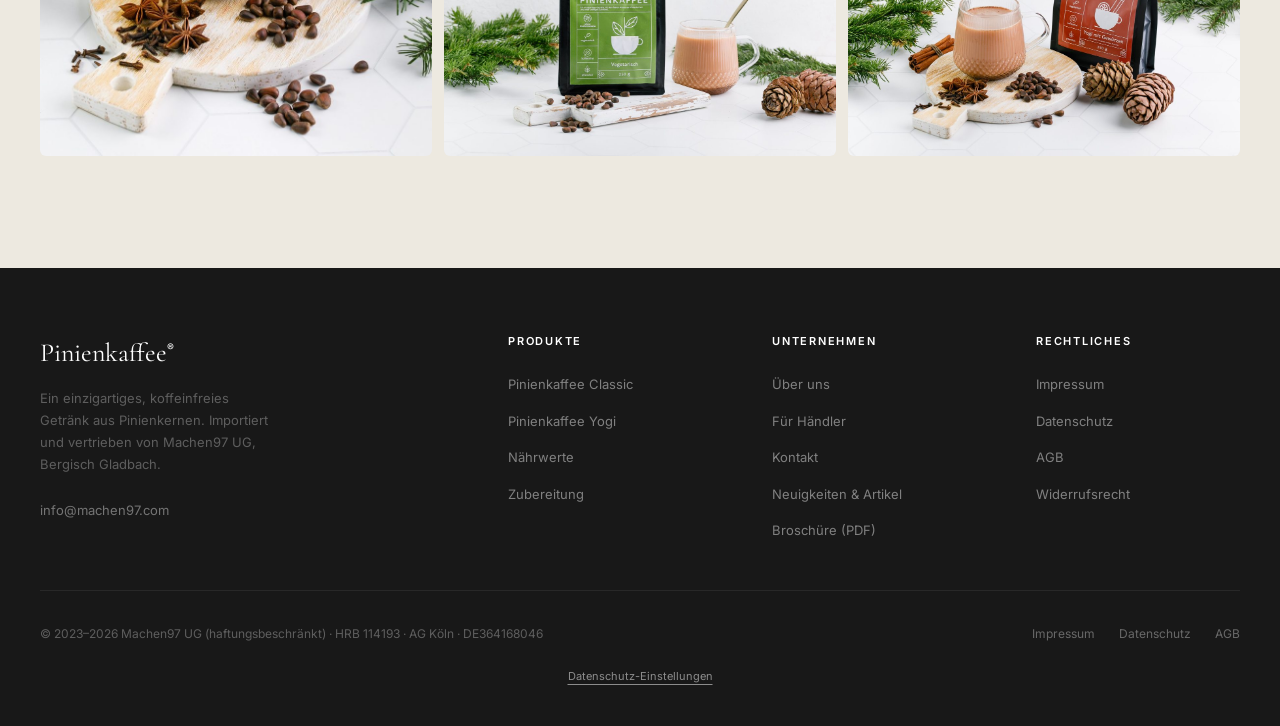
==== commit f60ef6db: "Add Amazon.de purchase links for both products Link the two retail listings (B0HN7R5ZDV Classic, B0H" ====
--- a/index.html
+++ b/index.html
@@ -807,6 +807,77 @@
     }
     .stripe-btn:hover { background: #333; }
     .stripe-btn svg { width: 16px; height: 16px; }
+    .stripe-btn-outline {
+      background: transparent;
+      color: var(--black);
+      border: 1.5px solid var(--black);
+      padding: 11.5px 26px;
+    }
+    .stripe-btn-outline:hover { background: var(--black); color: var(--white); }
+
+    /* Retail purchase (Amazon.de) + B2B request inside product cards */
+    .product-card-footer {
+      flex-direction: column;
+      align-items: stretch;
+      gap: 20px;
+    }
+    .product-buy {
+      display: flex;
+      flex-direction: column;
+      gap: 10px;
+    }
+    .product-buy .stripe-btn {
+      width: 100%;
+      justify-content: center;
+      padding: 15px 28px;
+    }
+    .product-buy-note {
+      font-size: 11px;
+      color: var(--gray-light);
+      letter-spacing: 0.06em;
+      line-height: 1.5;
+      text-align: center;
+    }
+    .product-b2b {
+      display: flex;
+      align-items: center;
+      justify-content: space-between;
+      gap: 16px;
+      flex-wrap: wrap;
+      padding-top: 18px;
+      border-top: 1px dashed var(--light);
+    }
+
+    /* Produkt section: direct order row */
+    .produkt-buy {
+      margin-top: 36px;
+      padding-top: 28px;
+      border-top: 1px solid var(--light);
+    }
+    .produkt-buy-label {
+      display: block;
+      font-size: 11px;
+      font-weight: 600;
+      letter-spacing: 0.18em;
+      text-transform: uppercase;
+      color: var(--gray-light);
+      margin-bottom: 14px;
+    }
+    .produkt-buy-actions {
+      display: flex;
+      flex-wrap: wrap;
+      gap: 12px;
+    }
+    .produkt-buy-actions .btn svg {
+      width: 16px; height: 16px; flex-shrink: 0;
+      stroke: currentColor; fill: none; stroke-width: 2;
+    }
+    .produkt-buy-hint {
+      margin: 14px 0 0;
+      font-size: 13px;
+      color: var(--gray-light);
+      line-height: 1.6;
+    }
 
     /* =====================
        B2B
@@ -1795,6 +1866,10 @@
       .founders-row { grid-template-columns: 1fr; }
       .footer-grid { grid-template-columns: 1fr; }
       .kontakt-form { padding: 28px 20px; }
+      .produkt-buy-actions .btn { width: 100%; justify-content: center; padding: 14px 16px; font-size: 12px; white-space: nowrap; }
+      .product-buy .stripe-btn { padding: 15px 14px; font-size: 12px; white-space: nowrap; }
+      .product-b2b { flex-direction: column; align-items: stretch; }
+      .product-b2b .stripe-btn { justify-content: center; }
     }
 
     /* =====================
@@ -2179,6 +2254,21 @@
             <span><strong>Zertifiziert importiert</strong> – alle EU-Kennzeichnungsanforderungen erfüllt</span>
           </li>
         </ul>
+
+        <div class="produkt-buy">
+          <span class="produkt-buy-label">Jetzt online bestellen</span>
+          <div class="produkt-buy-actions">
+            <a href="https://www.amazon.de/dp/B0HN7R5ZDV" class="btn btn-dark" target="_blank" rel="noopener" title="M97 Factory Pine Nut Latte Classic 250 g bei Amazon.de">
+              <svg viewBox="0 0 24 24" fill="none" stroke="currentColor" stroke-width="2" stroke-linecap="round" stroke-linejoin="round" aria-hidden="true"><circle cx="9" cy="21" r="1"/><circle cx="20" cy="21" r="1"/><path d="M1 1h4l2.68 13.39a2 2 0 0 0 2 1.61h9.72a2 2 0 0 0 2-1.61L23 6H6"/></svg>
+              Classic bei Amazon kaufen
+            </a>
+            <a href="https://www.amazon.de/dp/B0HN7R4HL1" class="btn btn-outline" target="_blank" rel="noopener" title="M97 Factory Pine Nut Latte mit Gewürzen 250 g bei Amazon.de">
+              <svg viewBox="0 0 24 24" fill="none" stroke="currentColor" stroke-width="2" stroke-linecap="round" stroke-linejoin="round" aria-hidden="true"><circle cx="9" cy="21" r="1"/><circle cx="20" cy="21" r="1"/><path d="M1 1h4l2.68 13.39a2 2 0 0 0 2 1.61h9.72a2 2 0 0 0 2-1.61L23 6H6"/></svg>
+              Mit Gewürzen bei Amazon kaufen
+            </a>
+          </div>
+          <p class="produkt-buy-hint">Beide Sorten in der 250-g-Dose, Versand über Amazon.de. Für Handel und Gastronomie: <a href="#kontakt">B2B-Anfrage stellen</a>.</p>
+        </div>
       </div>
 
       <div class="produkt-visual">
@@ -2286,7 +2376,7 @@
         <span class="tag">Produktkatalog</span>
         <h2>Unsere Produkte</h2>
       </div>
-      <p style="max-width:380px; font-size:15px;">Großhandel &amp; B2B-Bestellungen auf Anfrage. Schreiben Sie uns – wir antworten schnell mit einem individuellen Angebot.</p>
+      <p style="max-width:380px; font-size:15px;">Privatkunden bestellen beide Sorten direkt bei Amazon.de. Großhandel &amp; B2B-Bestellungen auf Anfrage – wir antworten schnell mit einem individuellen Angebot.</p>
     </div>
 
     <div class="products-grid">
@@ -2308,16 +2398,25 @@
             <span class="attr-chip">Vegetarisch</span>
           </div>
           <div class="product-card-footer">
-            <div class="product-price">
-              <span class="price-val" style="font-size:18px; color:var(--gray);">Preis auf Anfrage</span>
-              <span class="price-note">Großhandel · B2B-Konditionen</span>
+            <div class="product-buy">
+              <a href="https://www.amazon.de/dp/B0HN7R5ZDV" class="stripe-btn" target="_blank" rel="noopener" title="M97 Factory Pine Nut Latte Classic 250 g bei Amazon.de">
+                <svg viewBox="0 0 24 24" fill="none" stroke="currentColor" stroke-width="2" stroke-linecap="round" stroke-linejoin="round" aria-hidden="true"><circle cx="9" cy="21" r="1"/><circle cx="20" cy="21" r="1"/><path d="M1 1h4l2.68 13.39a2 2 0 0 0 2 1.61h9.72a2 2 0 0 0 2-1.61L23 6H6"/></svg>
+                Jetzt bei Amazon kaufen
+              </a>
+              <span class="product-buy-note">Amazon.de · M97 Factory Pine Nut Latte Classic 250 g · für Privatkunden</span>
             </div>
-            <a href="#kontakt" class="stripe-btn" onclick="setTimeout(()=>{var s=document.getElementById('interest');if(s)s.value='b2b';},100)">
-              <svg viewBox="0 0 24 24" fill="none" stroke="currentColor" stroke-width="2">
-                <path d="M21 15a2 2 0 01-2 2H7l-4 4V5a2 2 0 012-2h14a2 2 0 012 2z"/>
-              </svg>
-              Anfrage stellen
-            </a>
+            <div class="product-b2b">
+              <div class="product-price">
+                <span class="price-val" style="font-size:18px; color:var(--gray);">Preis auf Anfrage</span>
+                <span class="price-note">Großhandel · B2B-Konditionen</span>
+              </div>
+              <a href="#kontakt" class="stripe-btn stripe-btn-outline" onclick="setTimeout(()=>{var s=document.getElementById('interest');if(s)s.value='b2b';},100)">
+                <svg viewBox="0 0 24 24" fill="none" stroke="currentColor" stroke-width="2">
+                  <path d="M21 15a2 2 0 01-2 2H7l-4 4V5a2 2 0 012-2h14a2 2 0 012 2z"/>
+                </svg>
+                B2B-Anfrage stellen
+              </a>
+            </div>
           </div>
         </div>
       </div>
@@ -2339,16 +2438,25 @@
             <span class="attr-chip">Kurkuma</span>
           </div>
           <div class="product-card-footer">
-            <div class="product-price">
-              <span class="price-val" style="font-size:18px; color:var(--gray);">Preis auf Anfrage</span>
-              <span class="price-note">Großhandel · B2B-Konditionen</span>
+            <div class="product-buy">
+              <a href="https://www.amazon.de/dp/B0HN7R4HL1" class="stripe-btn" target="_blank" rel="noopener" title="M97 Factory Pine Nut Latte mit Gewürzen 250 g bei Amazon.de">
+                <svg viewBox="0 0 24 24" fill="none" stroke="currentColor" stroke-width="2" stroke-linecap="round" stroke-linejoin="round" aria-hidden="true"><circle cx="9" cy="21" r="1"/><circle cx="20" cy="21" r="1"/><path d="M1 1h4l2.68 13.39a2 2 0 0 0 2 1.61h9.72a2 2 0 0 0 2-1.61L23 6H6"/></svg>
+                Jetzt bei Amazon kaufen
+              </a>
+              <span class="product-buy-note">Amazon.de · M97 Factory Pine Nut Latte mit Gewürzen 250 g · für Privatkunden</span>
             </div>
-            <a href="#kontakt" class="stripe-btn" onclick="setTimeout(()=>{var s=document.getElementById('interest');if(s)s.value='b2b';},100)">
-              <svg viewBox="0 0 24 24" fill="none" stroke="currentColor" stroke-width="2">
-                <path d="M21 15a2 2 0 01-2 2H7l-4 4V5a2 2 0 012-2h14a2 2 0 012 2z"/>
-              </svg>
-              Anfrage stellen
-            </a>
+            <div class="product-b2b">
+              <div class="product-price">
+                <span class="price-val" style="font-size:18px; color:var(--gray);">Preis auf Anfrage</span>
+                <span class="price-note">Großhandel · B2B-Konditionen</span>
+              </div>
+              <a href="#kontakt" class="stripe-btn stripe-btn-outline" onclick="setTimeout(()=>{var s=document.getElementById('interest');if(s)s.value='b2b';},100)">
+                <svg viewBox="0 0 24 24" fill="none" stroke="currentColor" stroke-width="2">
+                  <path d="M21 15a2 2 0 01-2 2H7l-4 4V5a2 2 0 012-2h14a2 2 0 012 2z"/>
+                </svg>
+                B2B-Anfrage stellen
+              </a>
+            </div>
           </div>
         </div>
       </div>
@@ -3045,6 +3153,7 @@
       }
     } catch (err) {
       console.error('Form error:', err);
+      if (window.M97Ads) window.M97Ads.recordFormError();
       btn.innerHTML = originalHTML;
       btn.disabled = false;
       showToastContact(false);
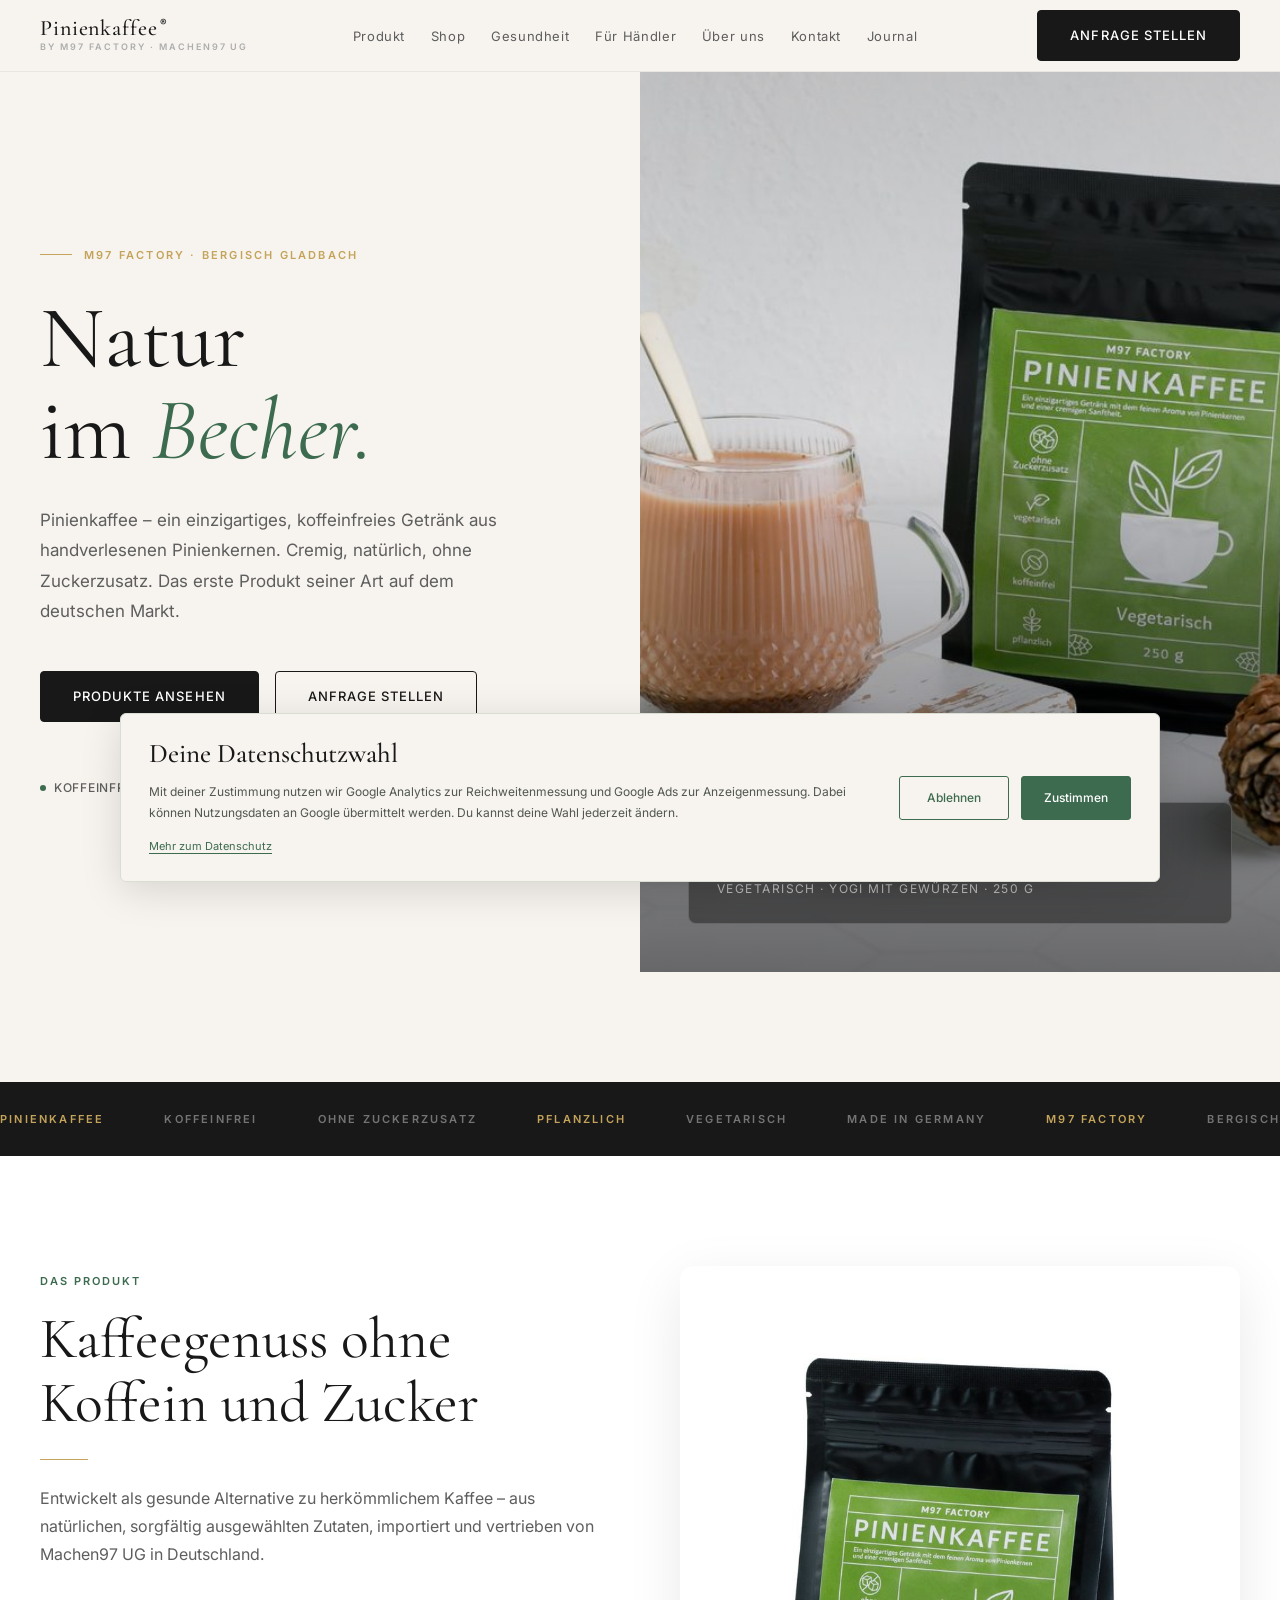
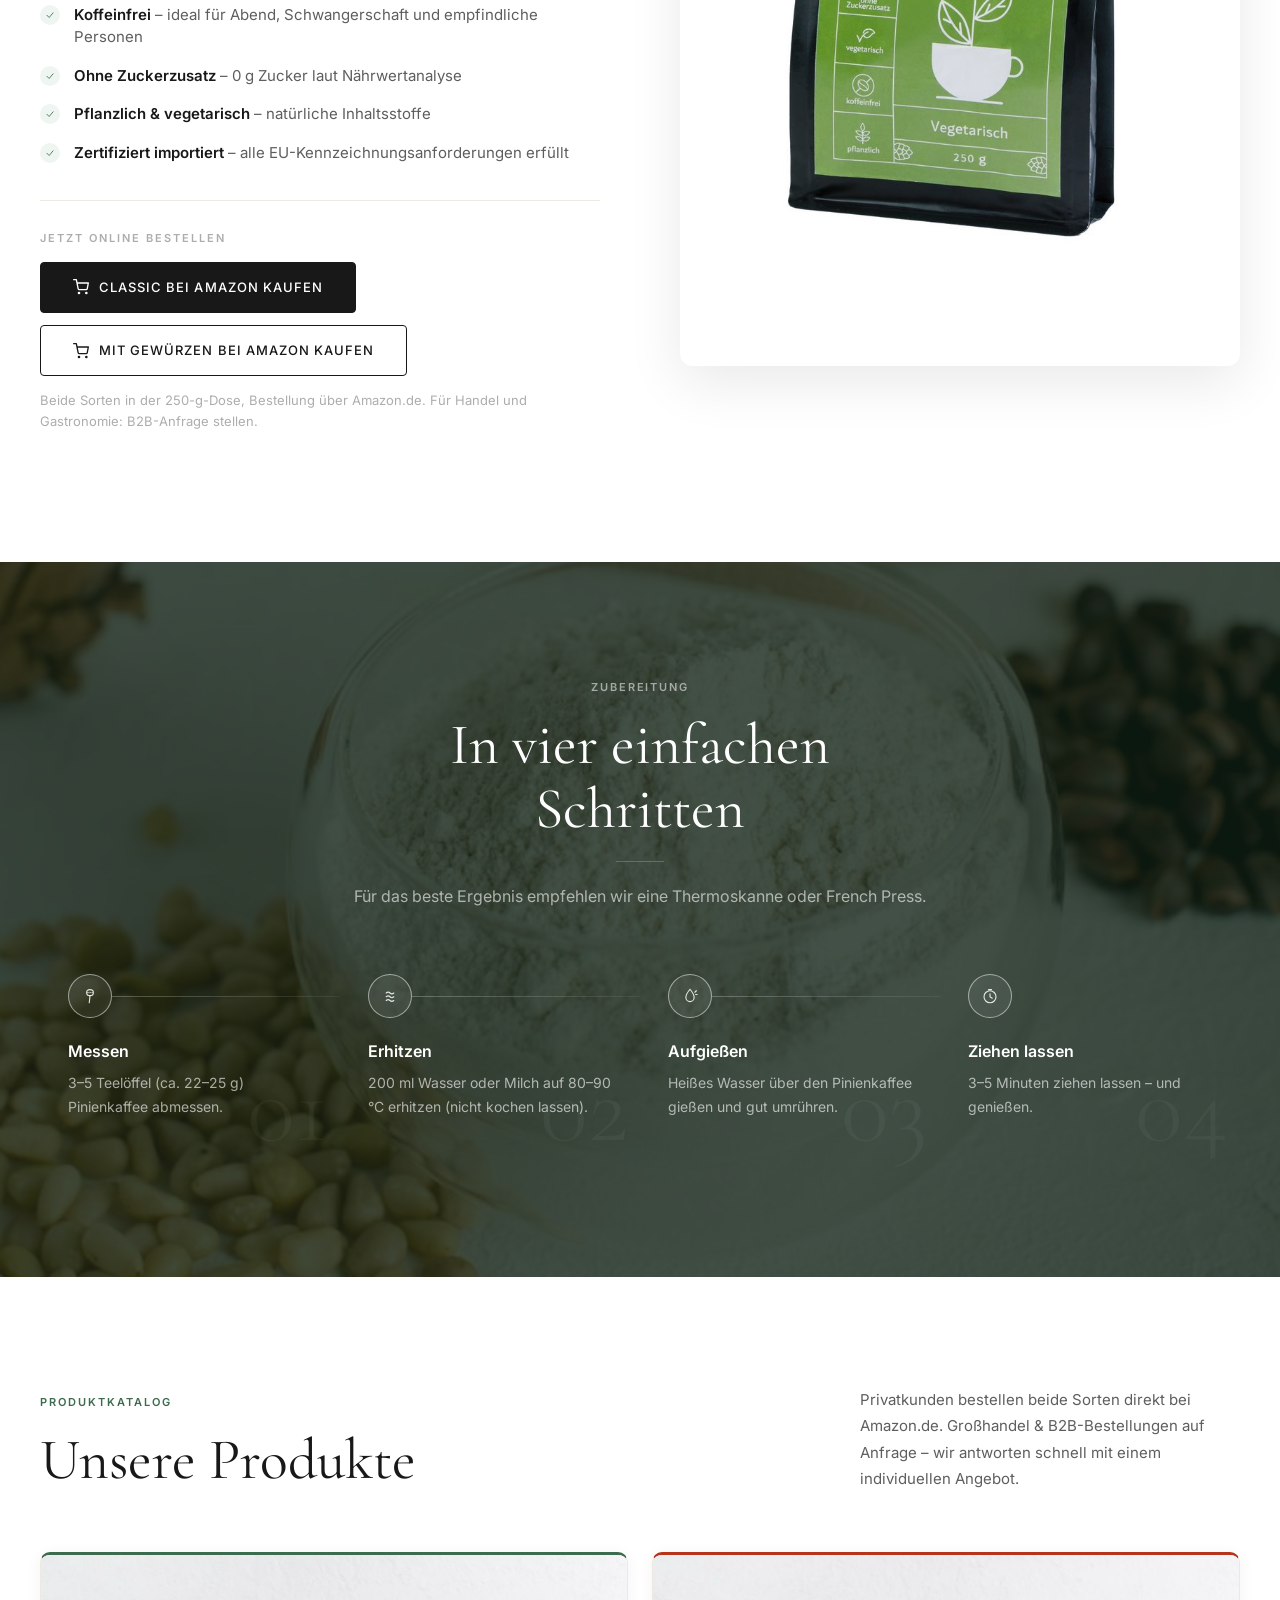
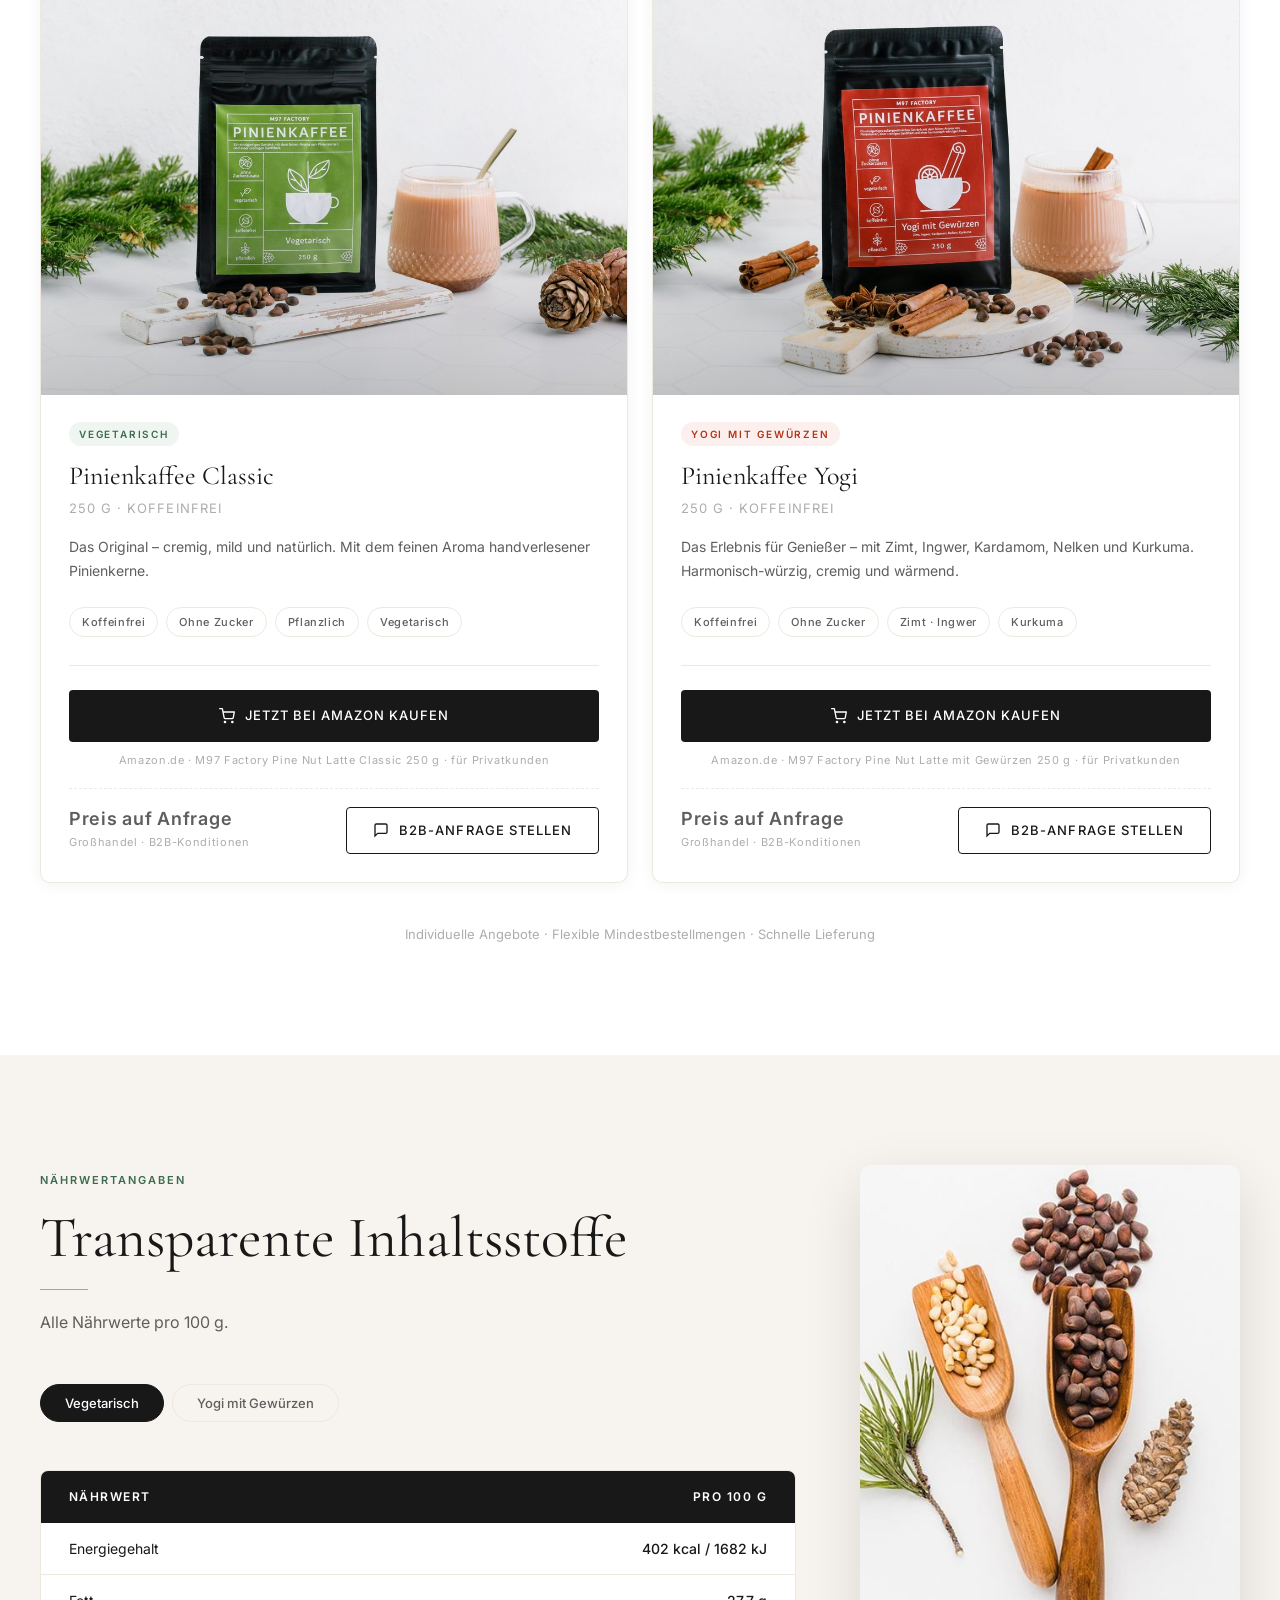
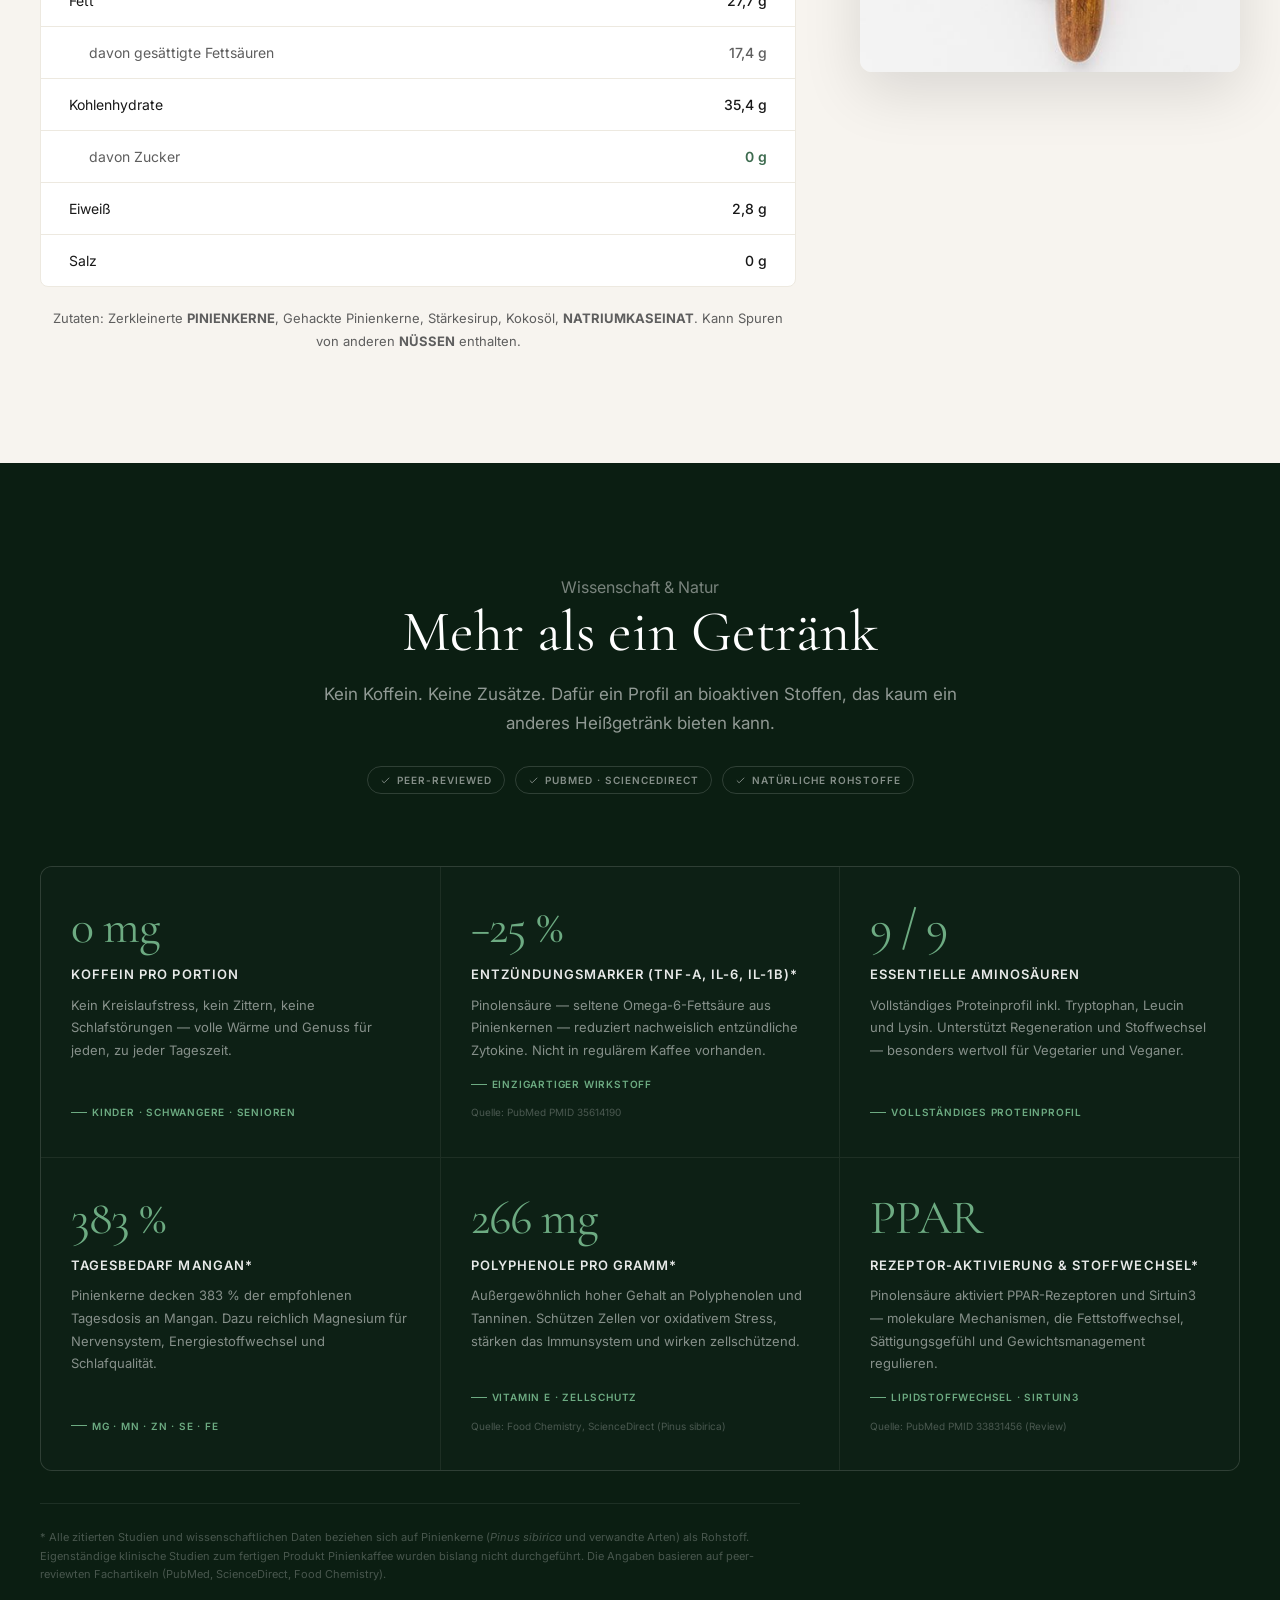
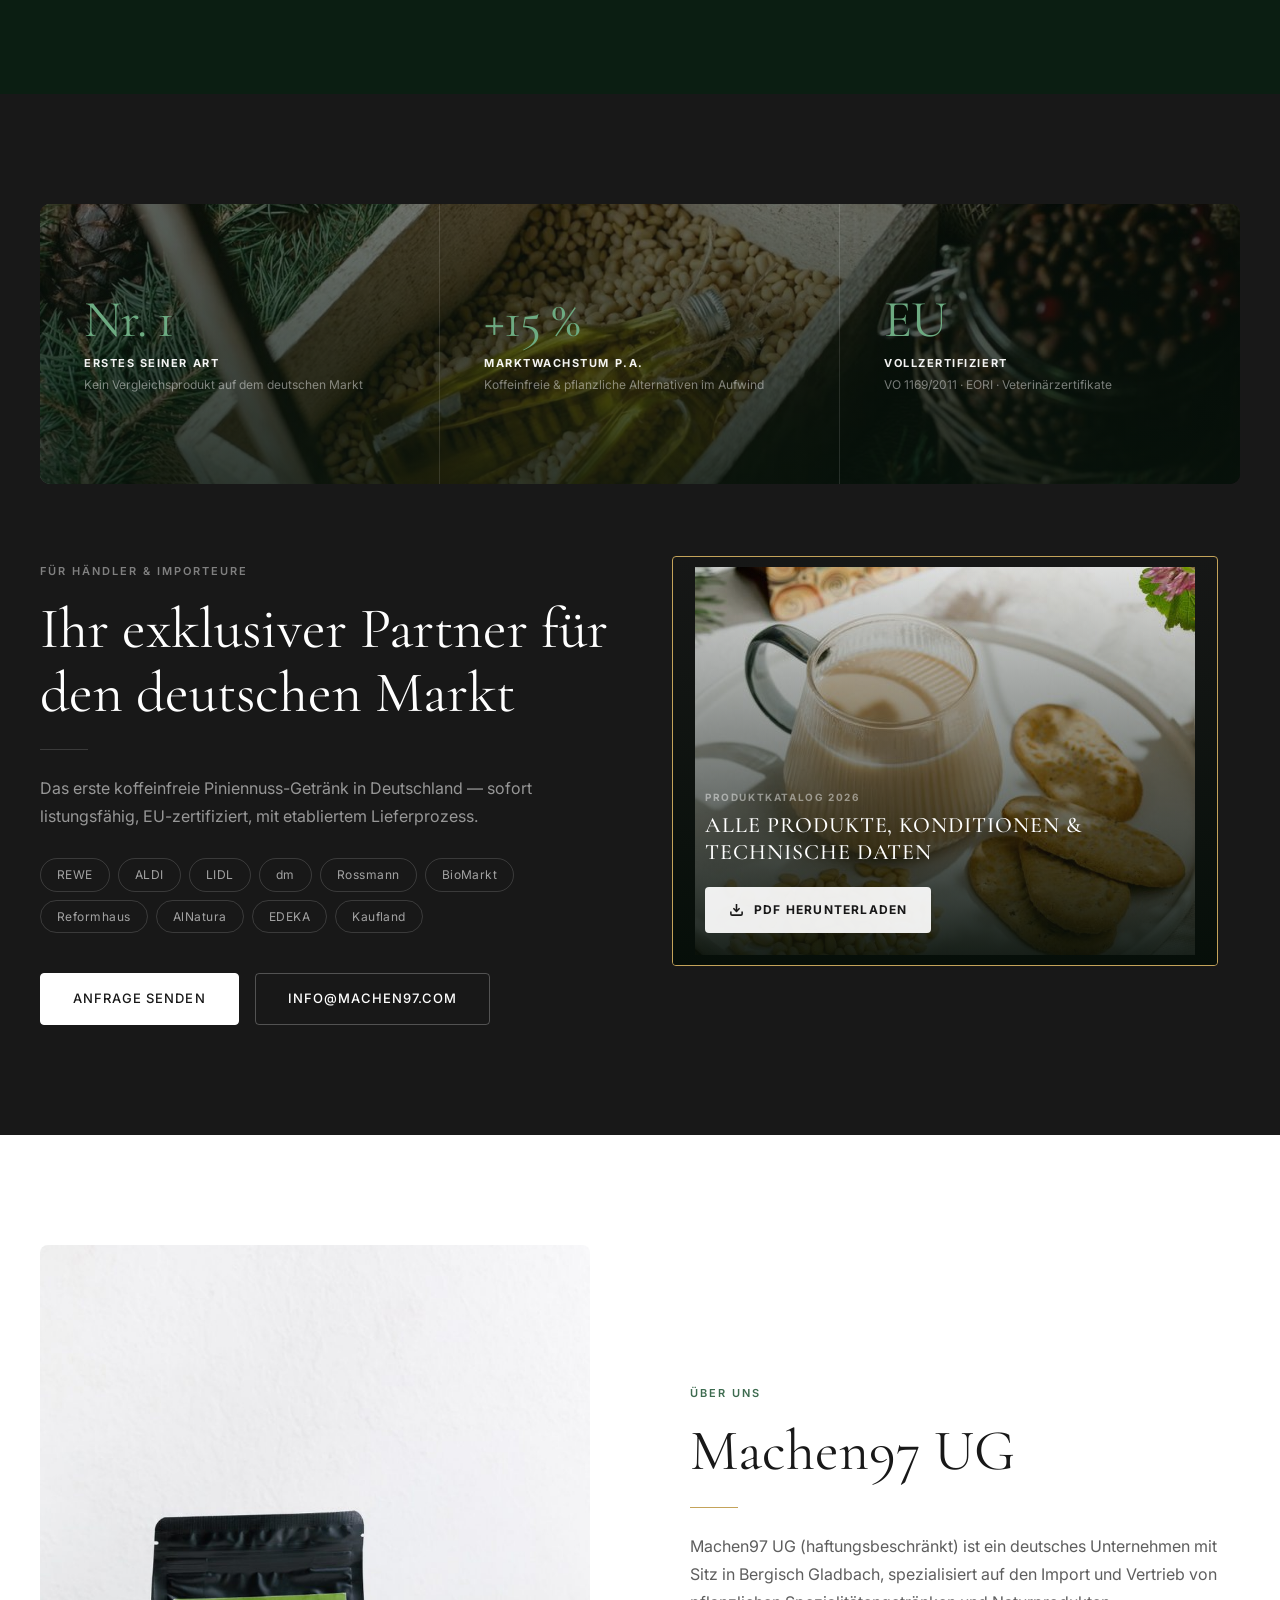
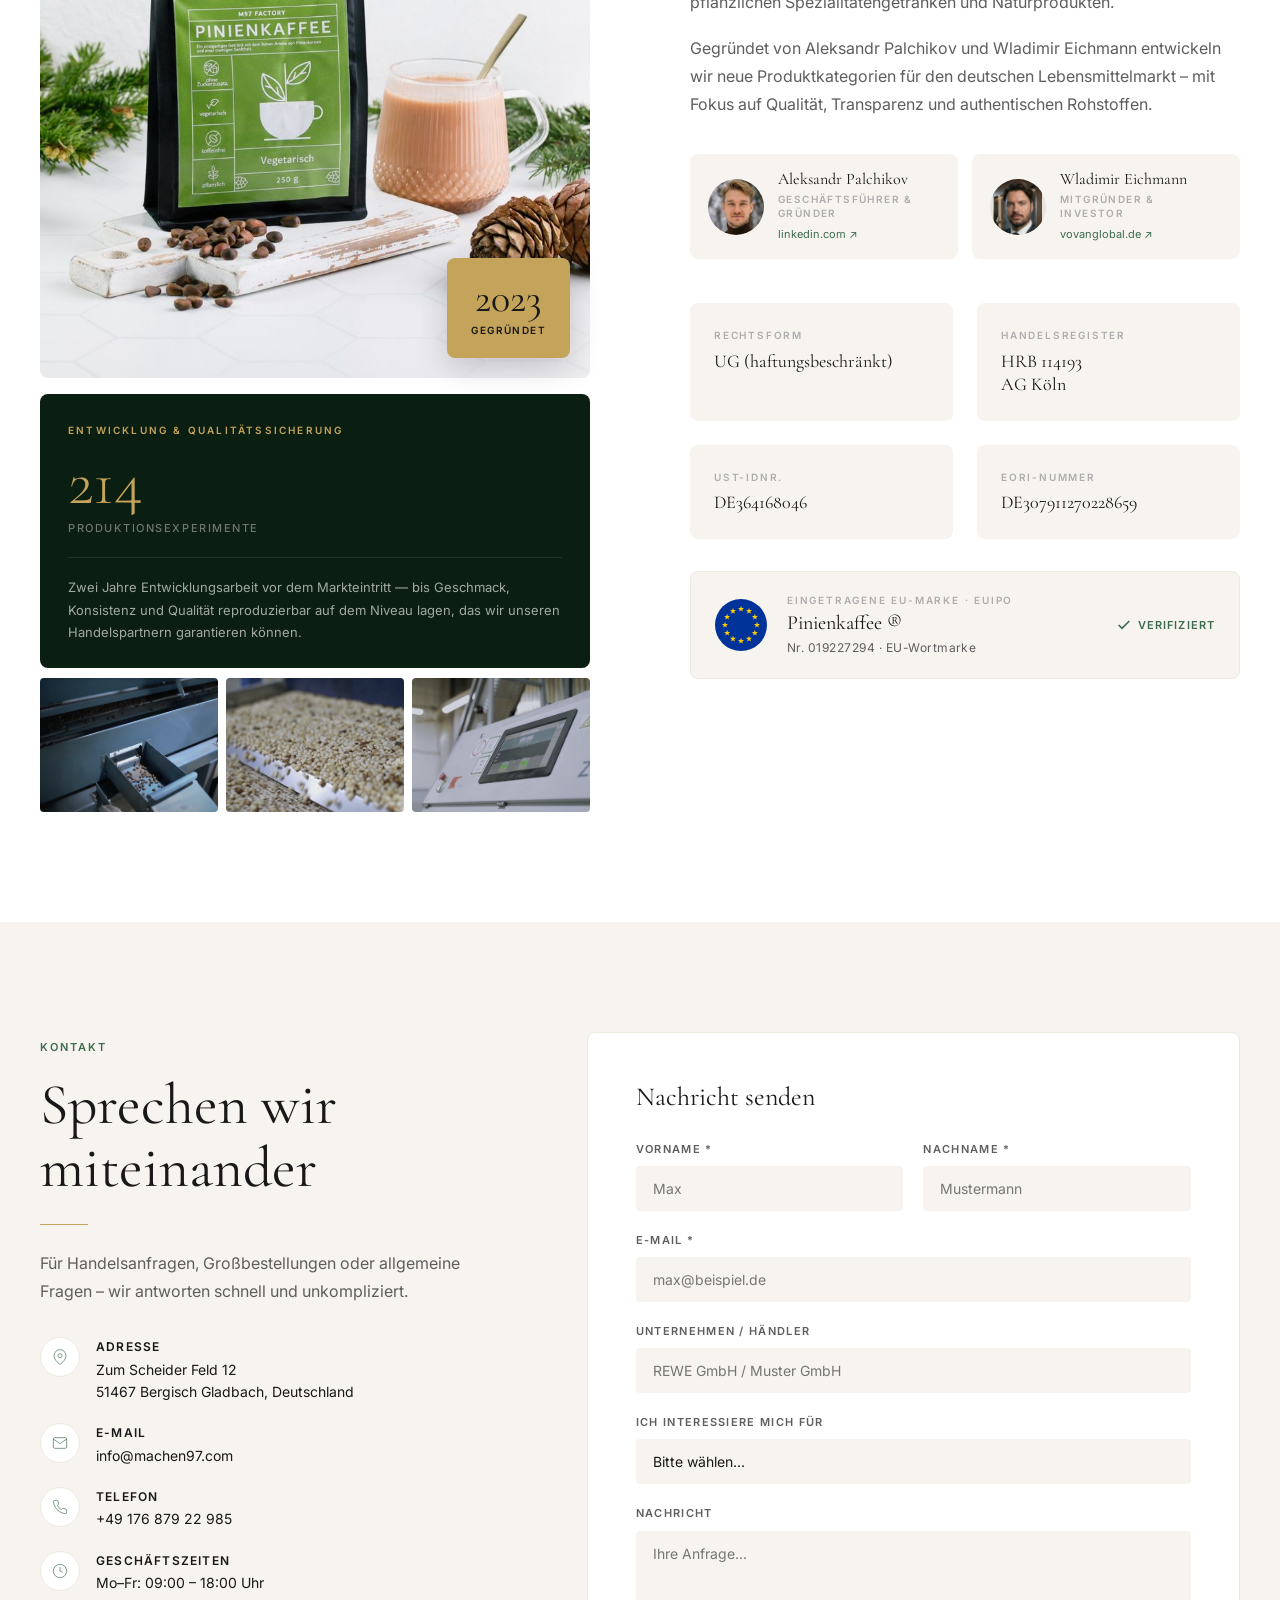
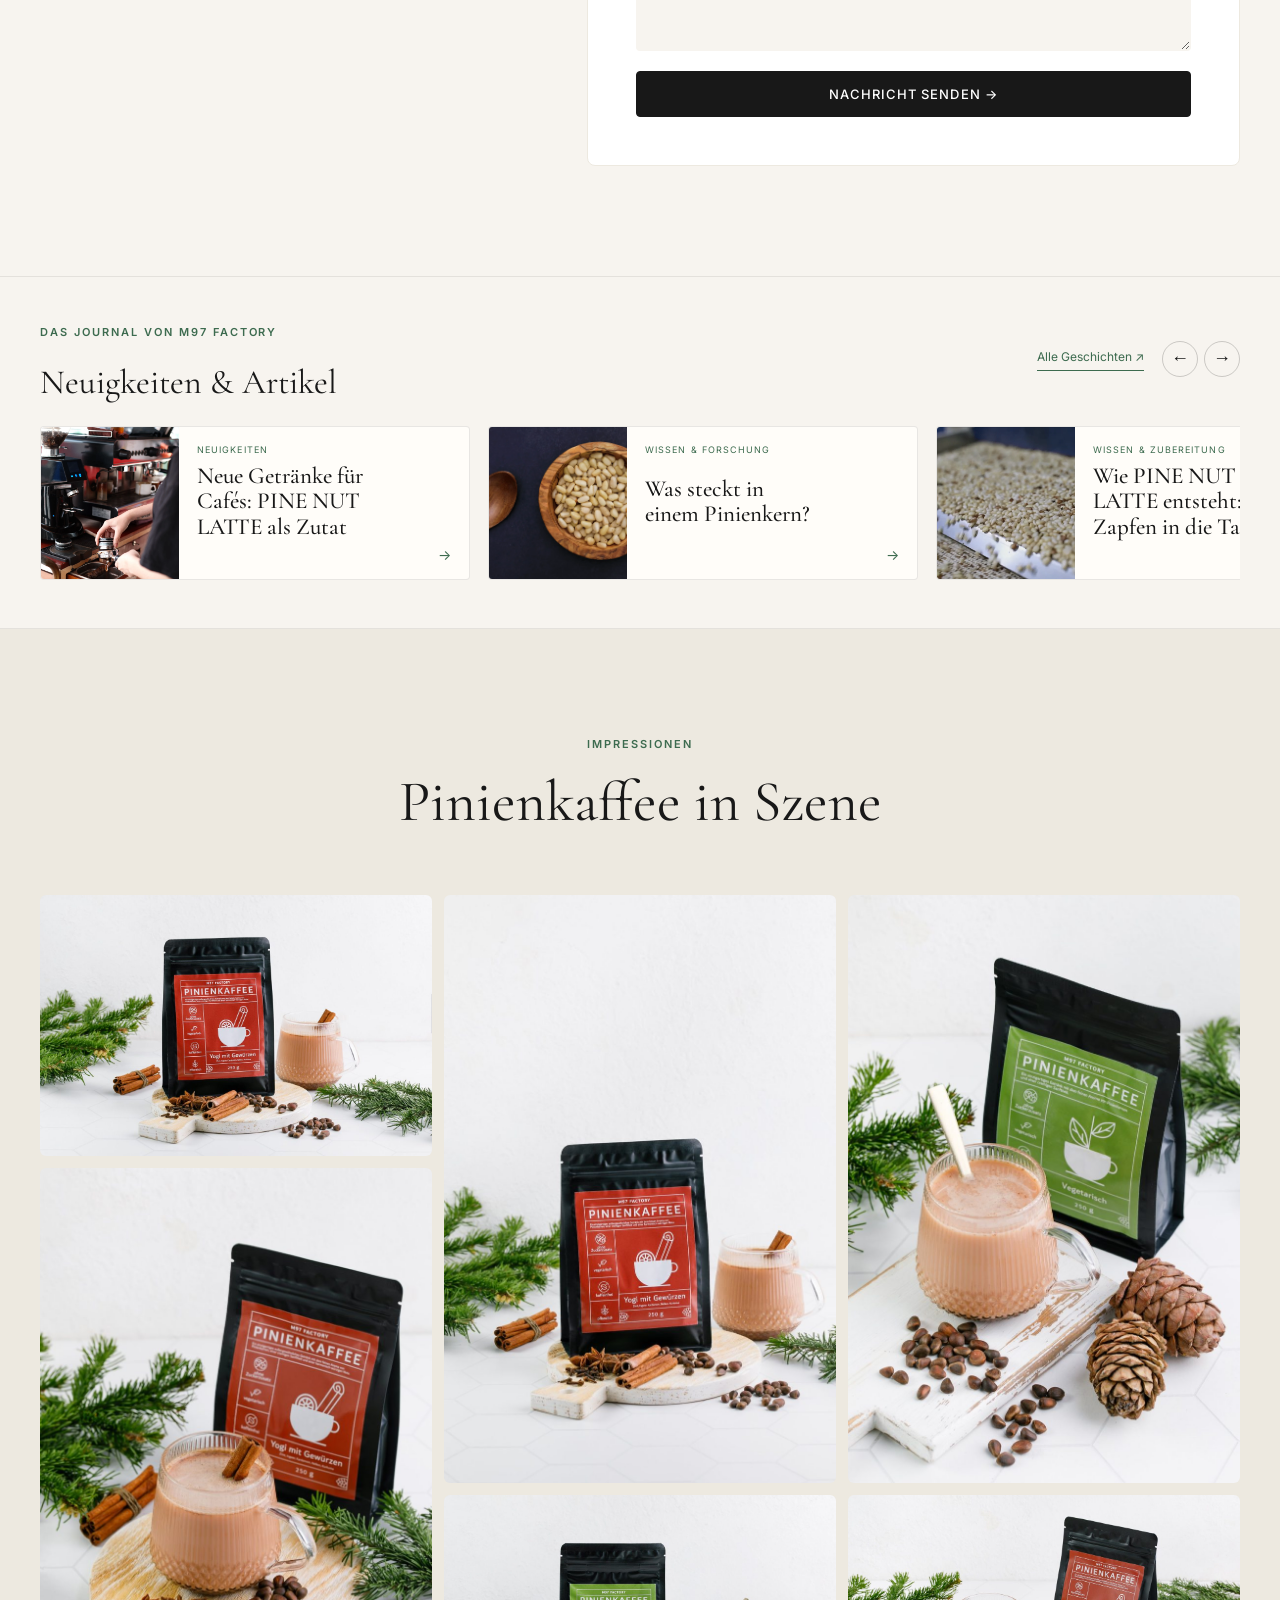
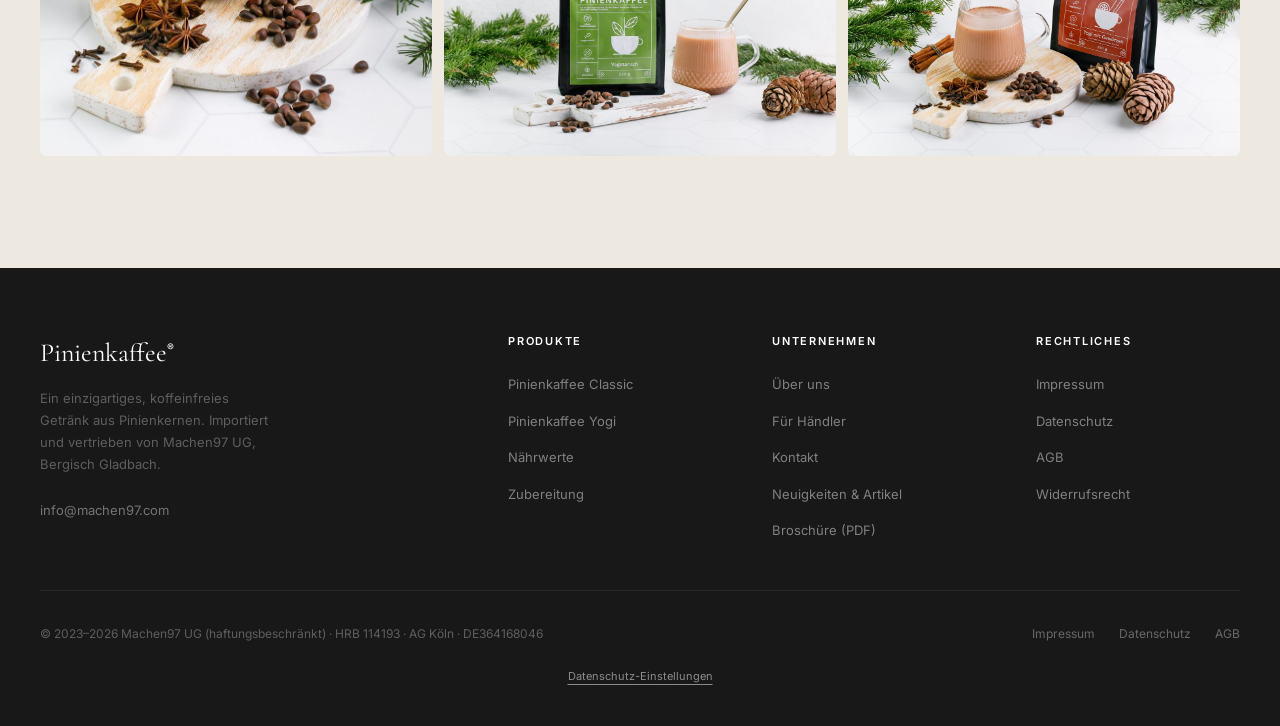
==== commit dc85c8a7: "Word the Amazon hint as ordering, not shipping Co-Authored-By: Claude Fable 5.1 <noreply@anthropic.c" ====
--- a/index.html
+++ b/index.html
@@ -2267,7 +2267,7 @@
               Mit Gewürzen bei Amazon kaufen
             </a>
           </div>
-          <p class="produkt-buy-hint">Beide Sorten in der 250-g-Dose, Versand über Amazon.de. Für Handel und Gastronomie: <a href="#kontakt">B2B-Anfrage stellen</a>.</p>
+          <p class="produkt-buy-hint">Beide Sorten in der 250-g-Dose, Bestellung über Amazon.de. Für Handel und Gastronomie: <a href="#kontakt">B2B-Anfrage stellen</a>.</p>
         </div>
       </div>
 
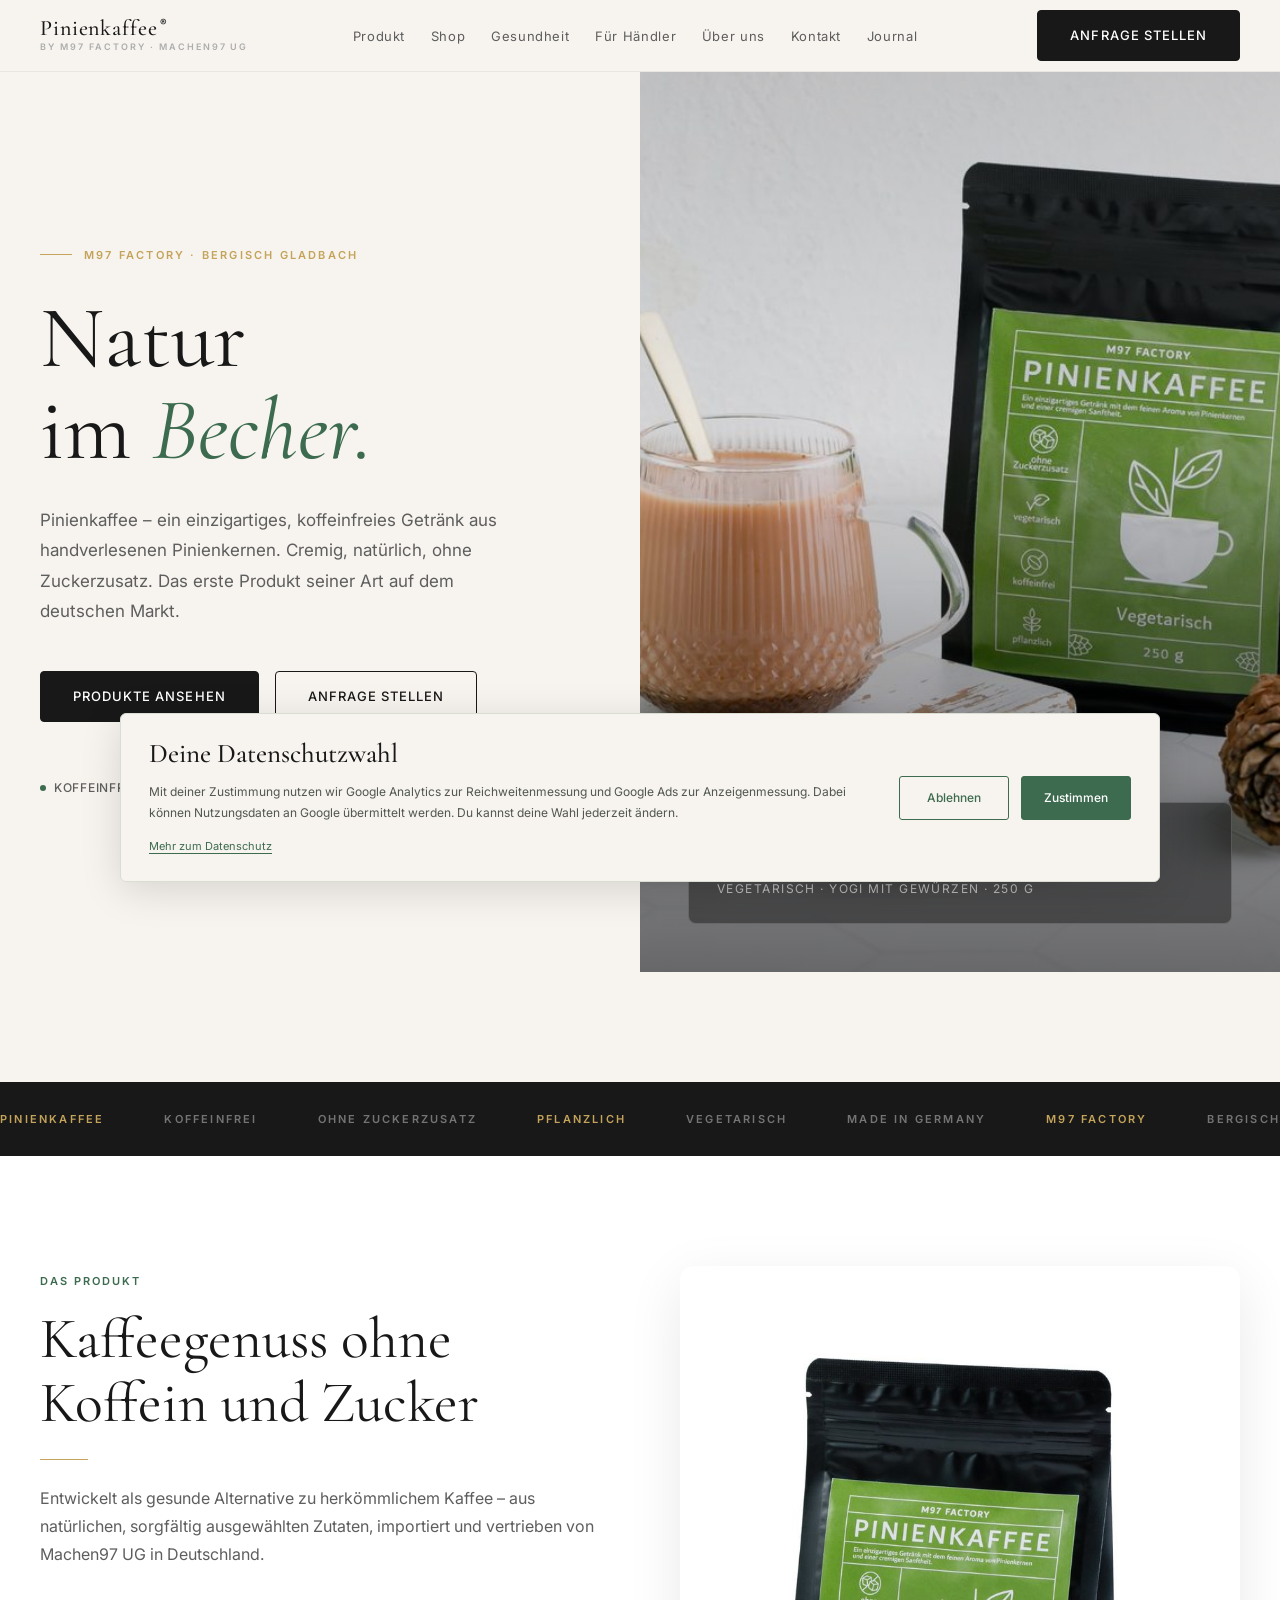
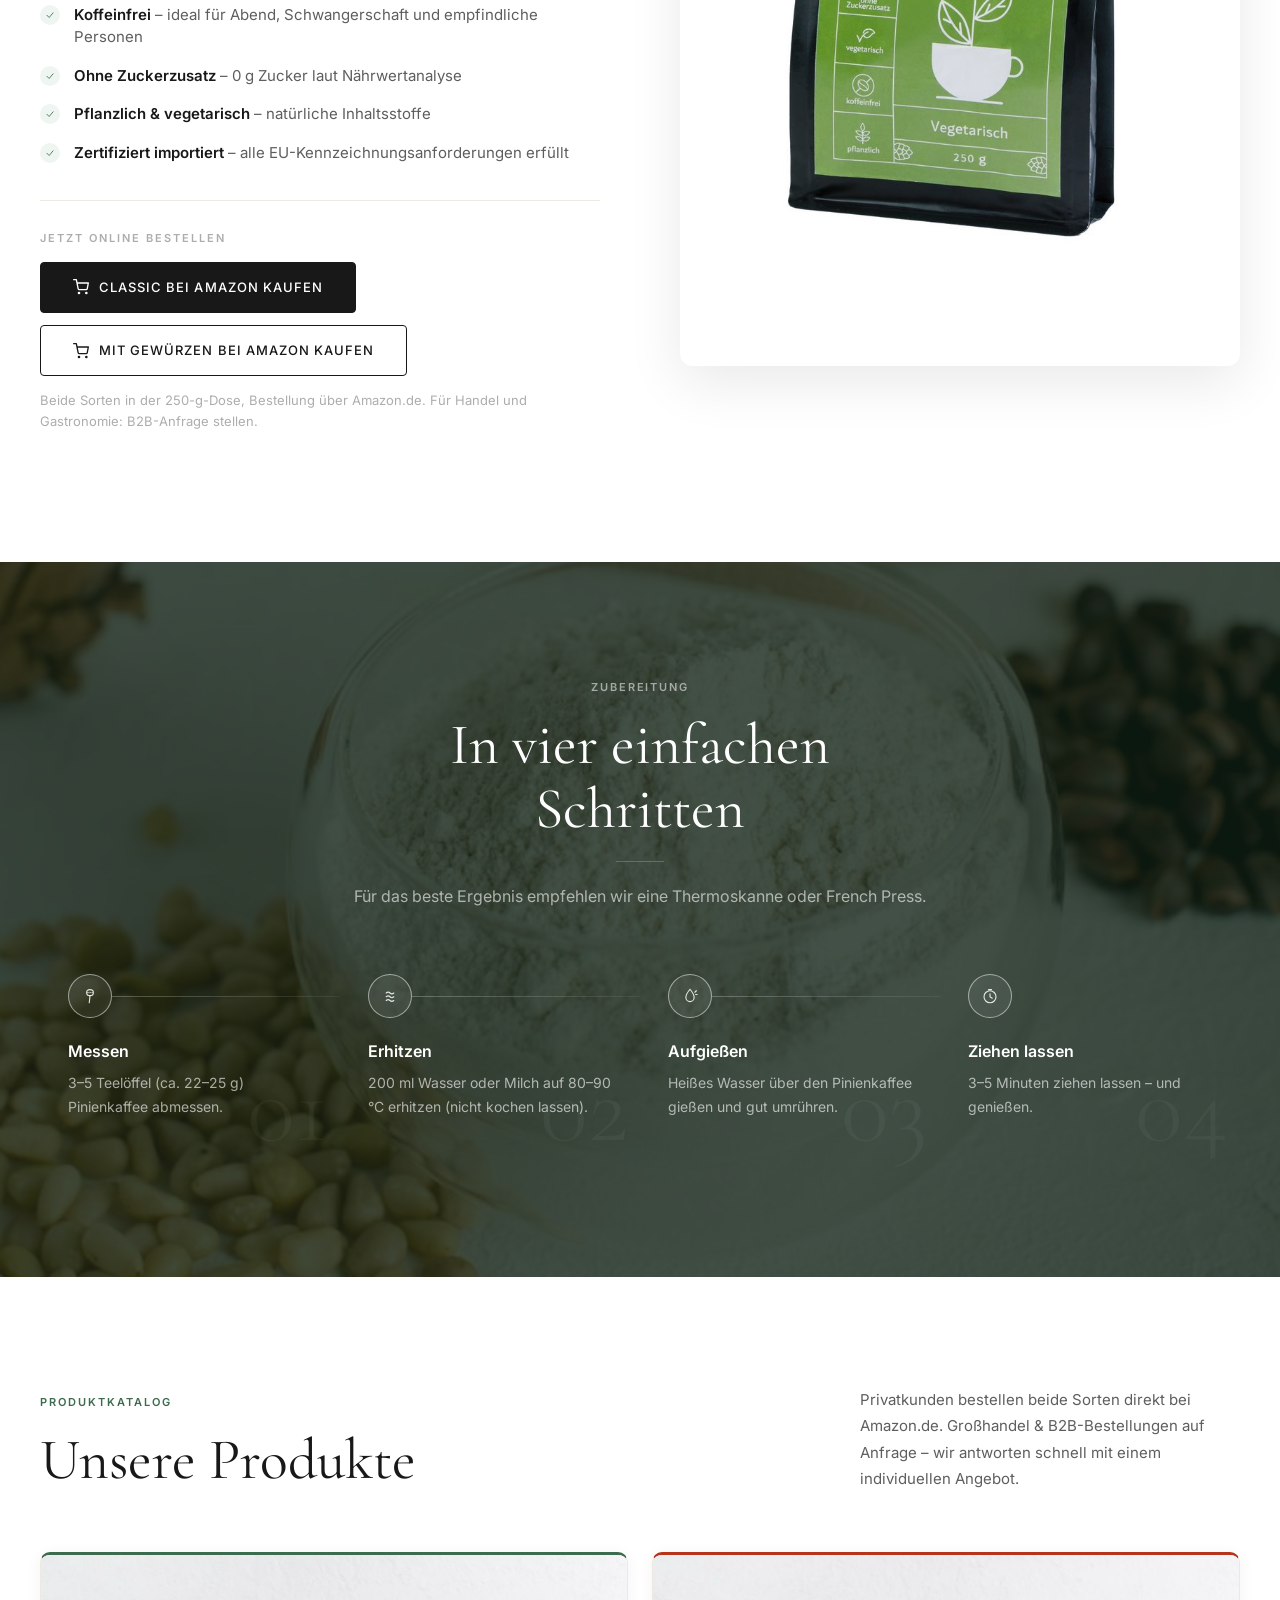
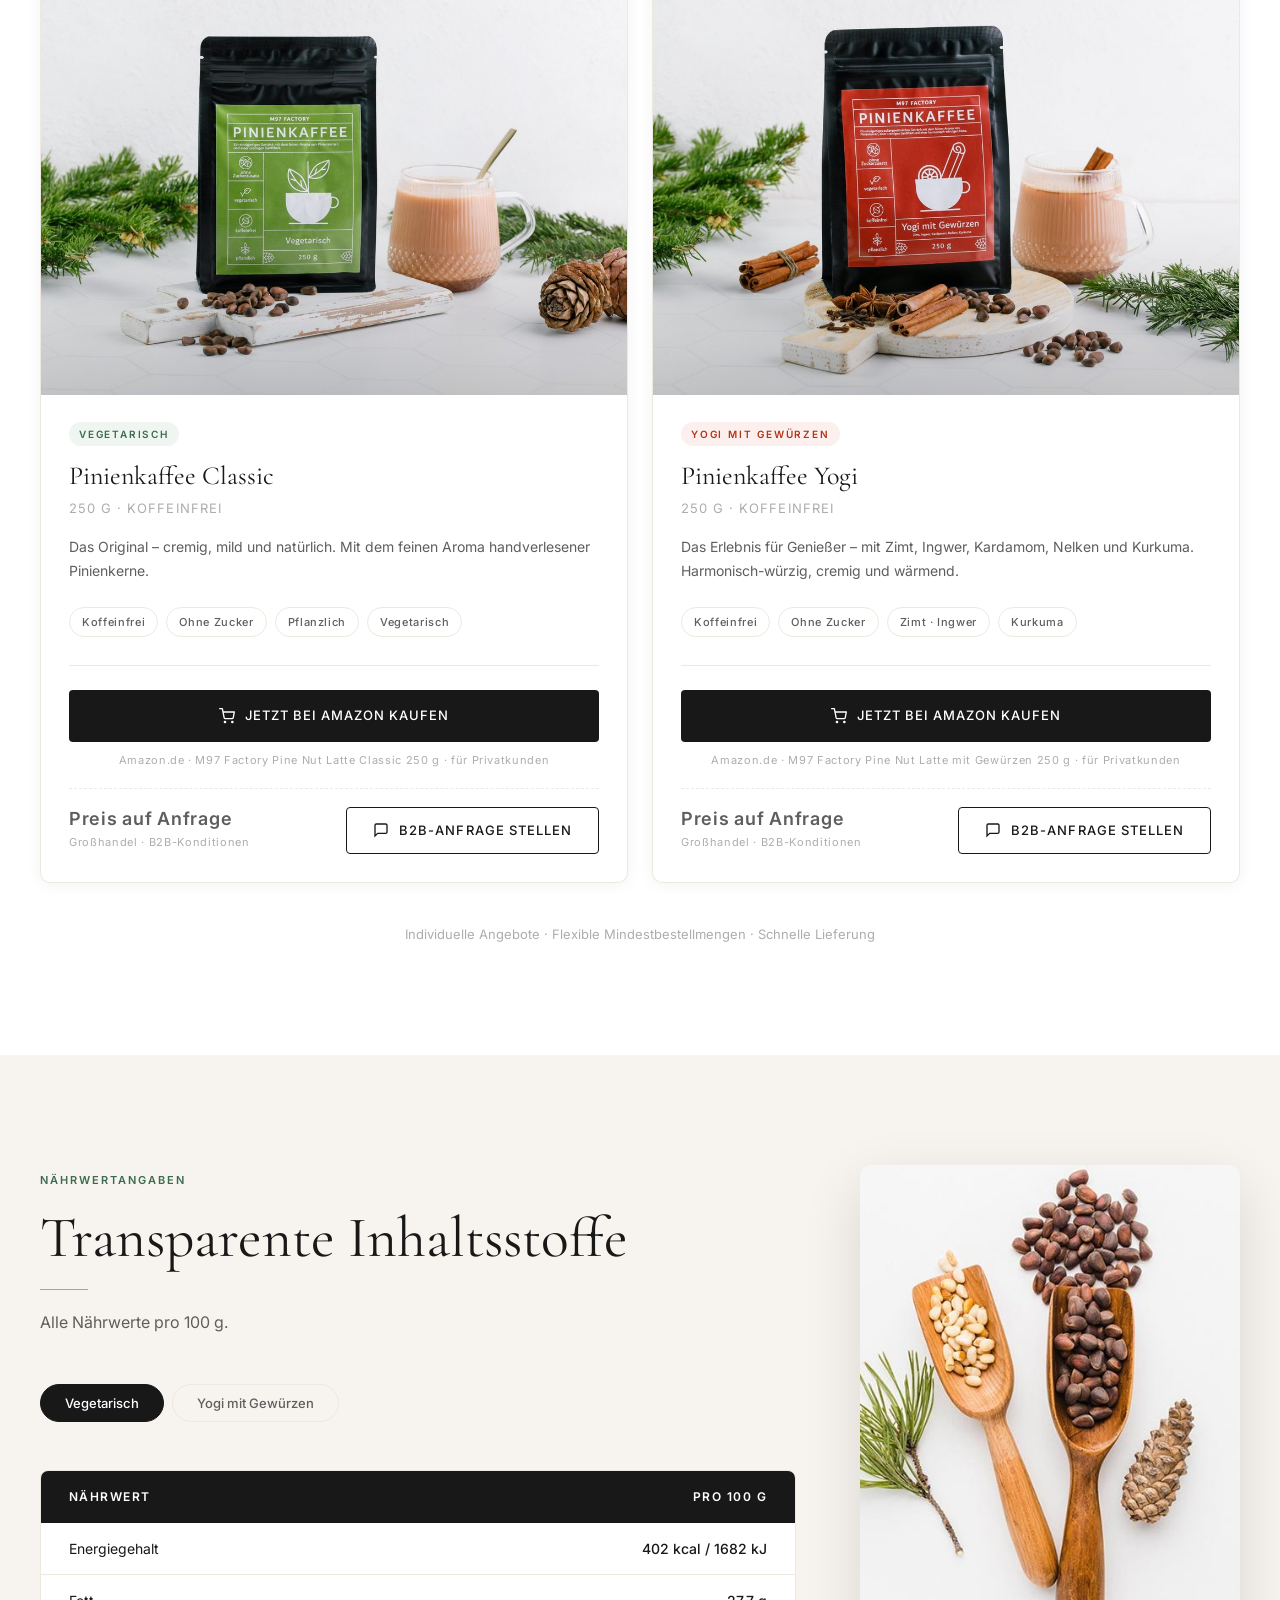
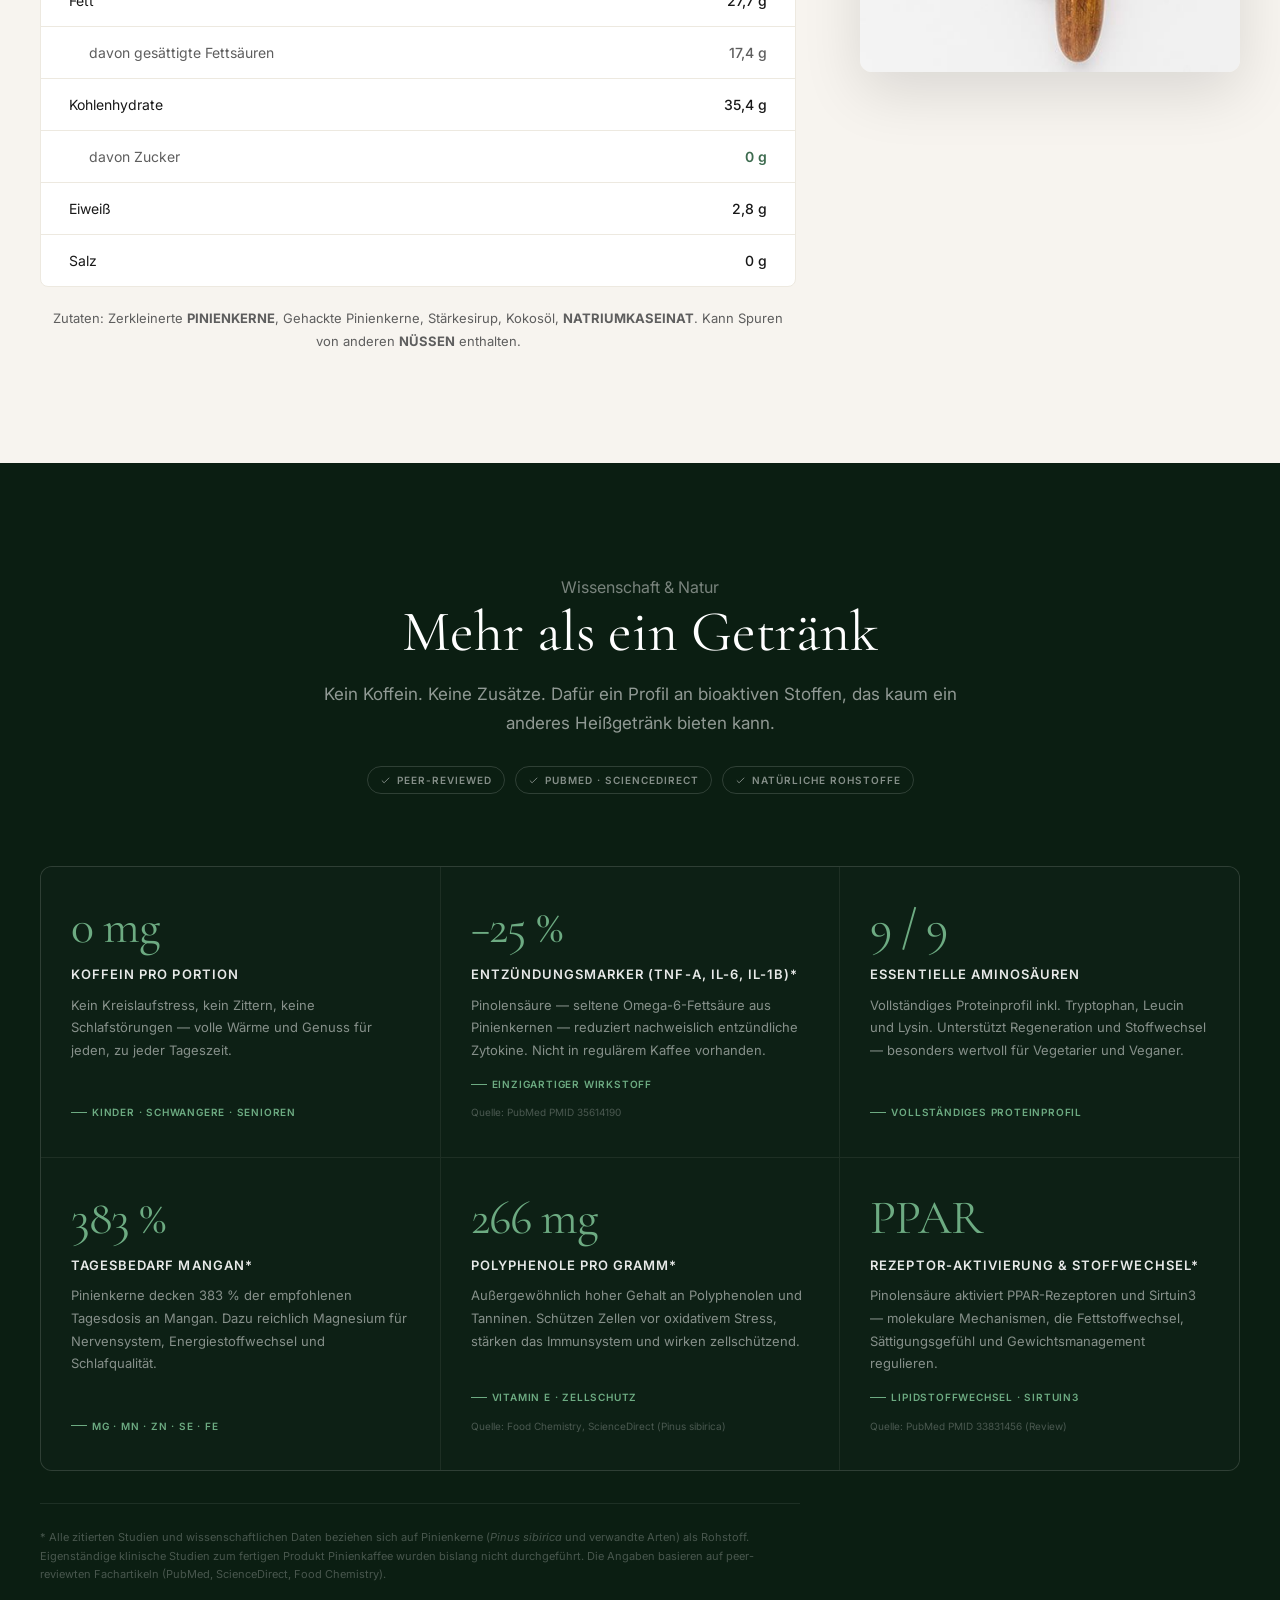
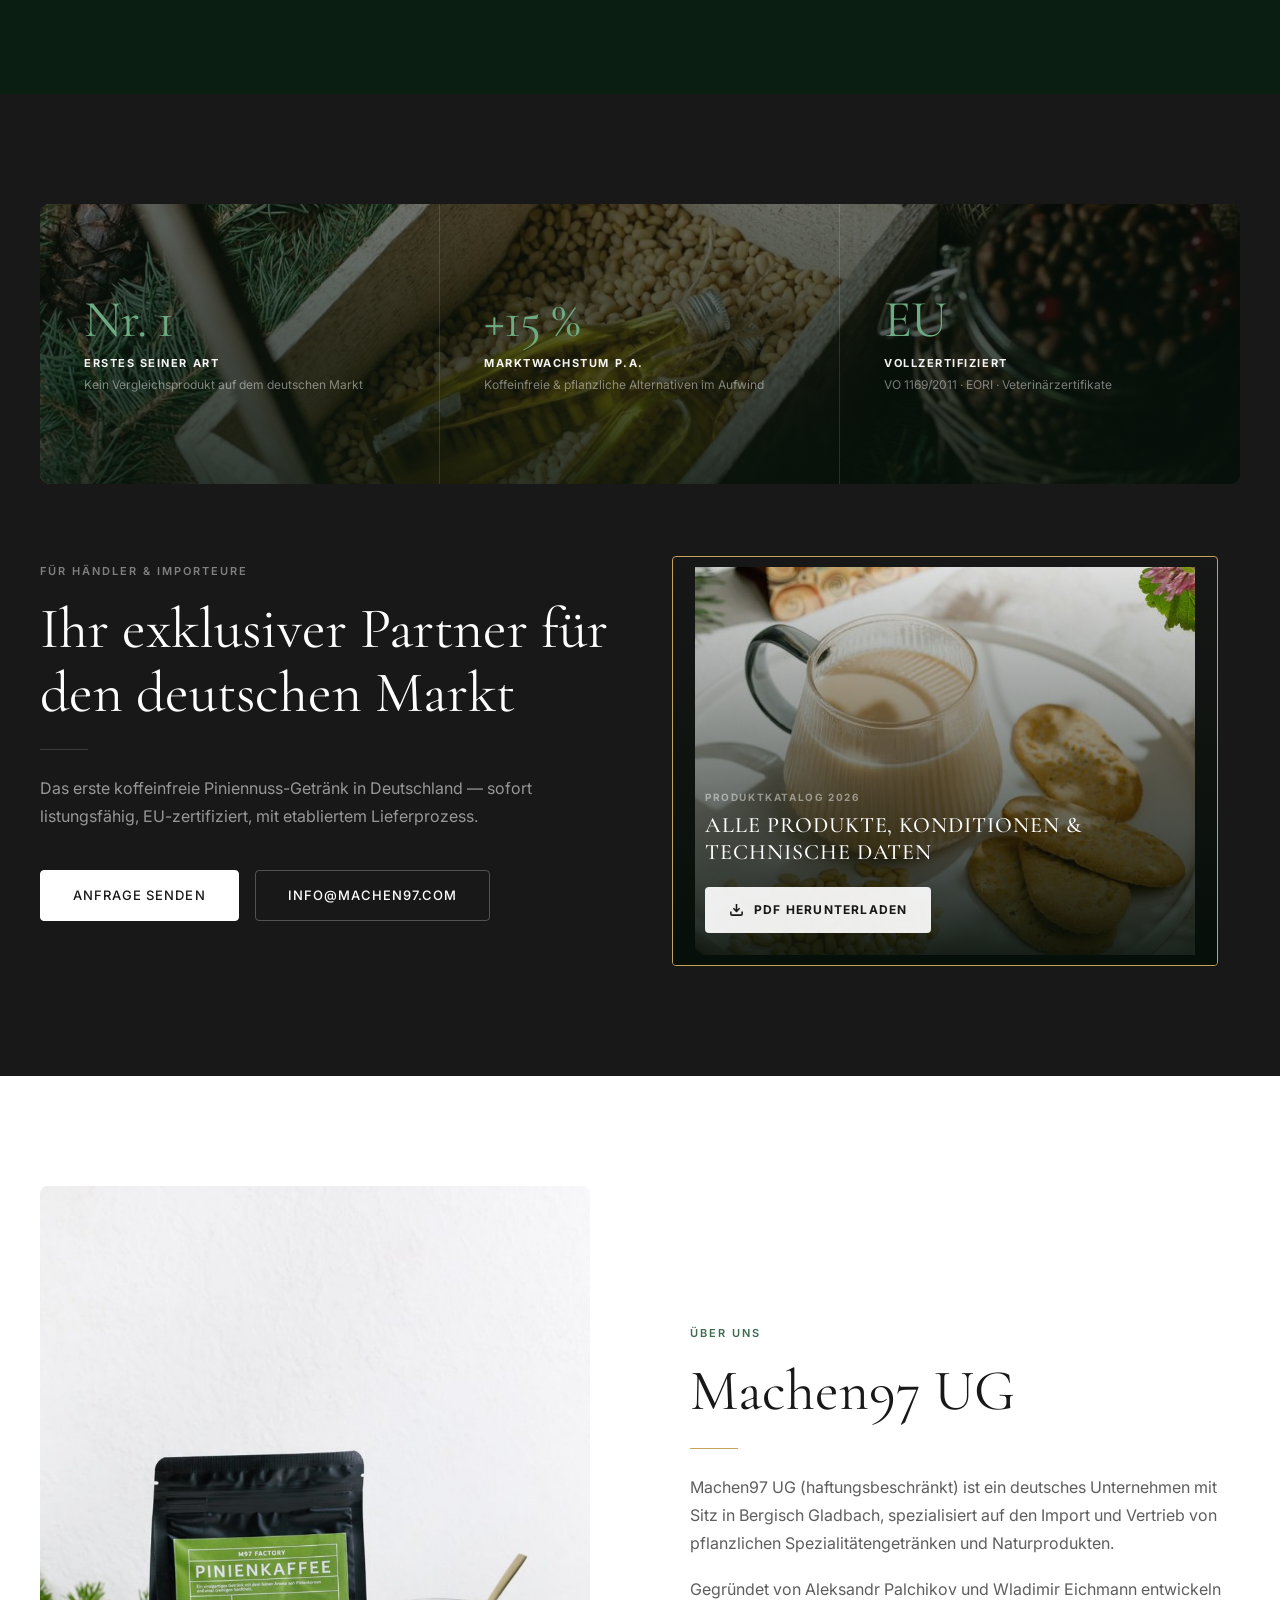
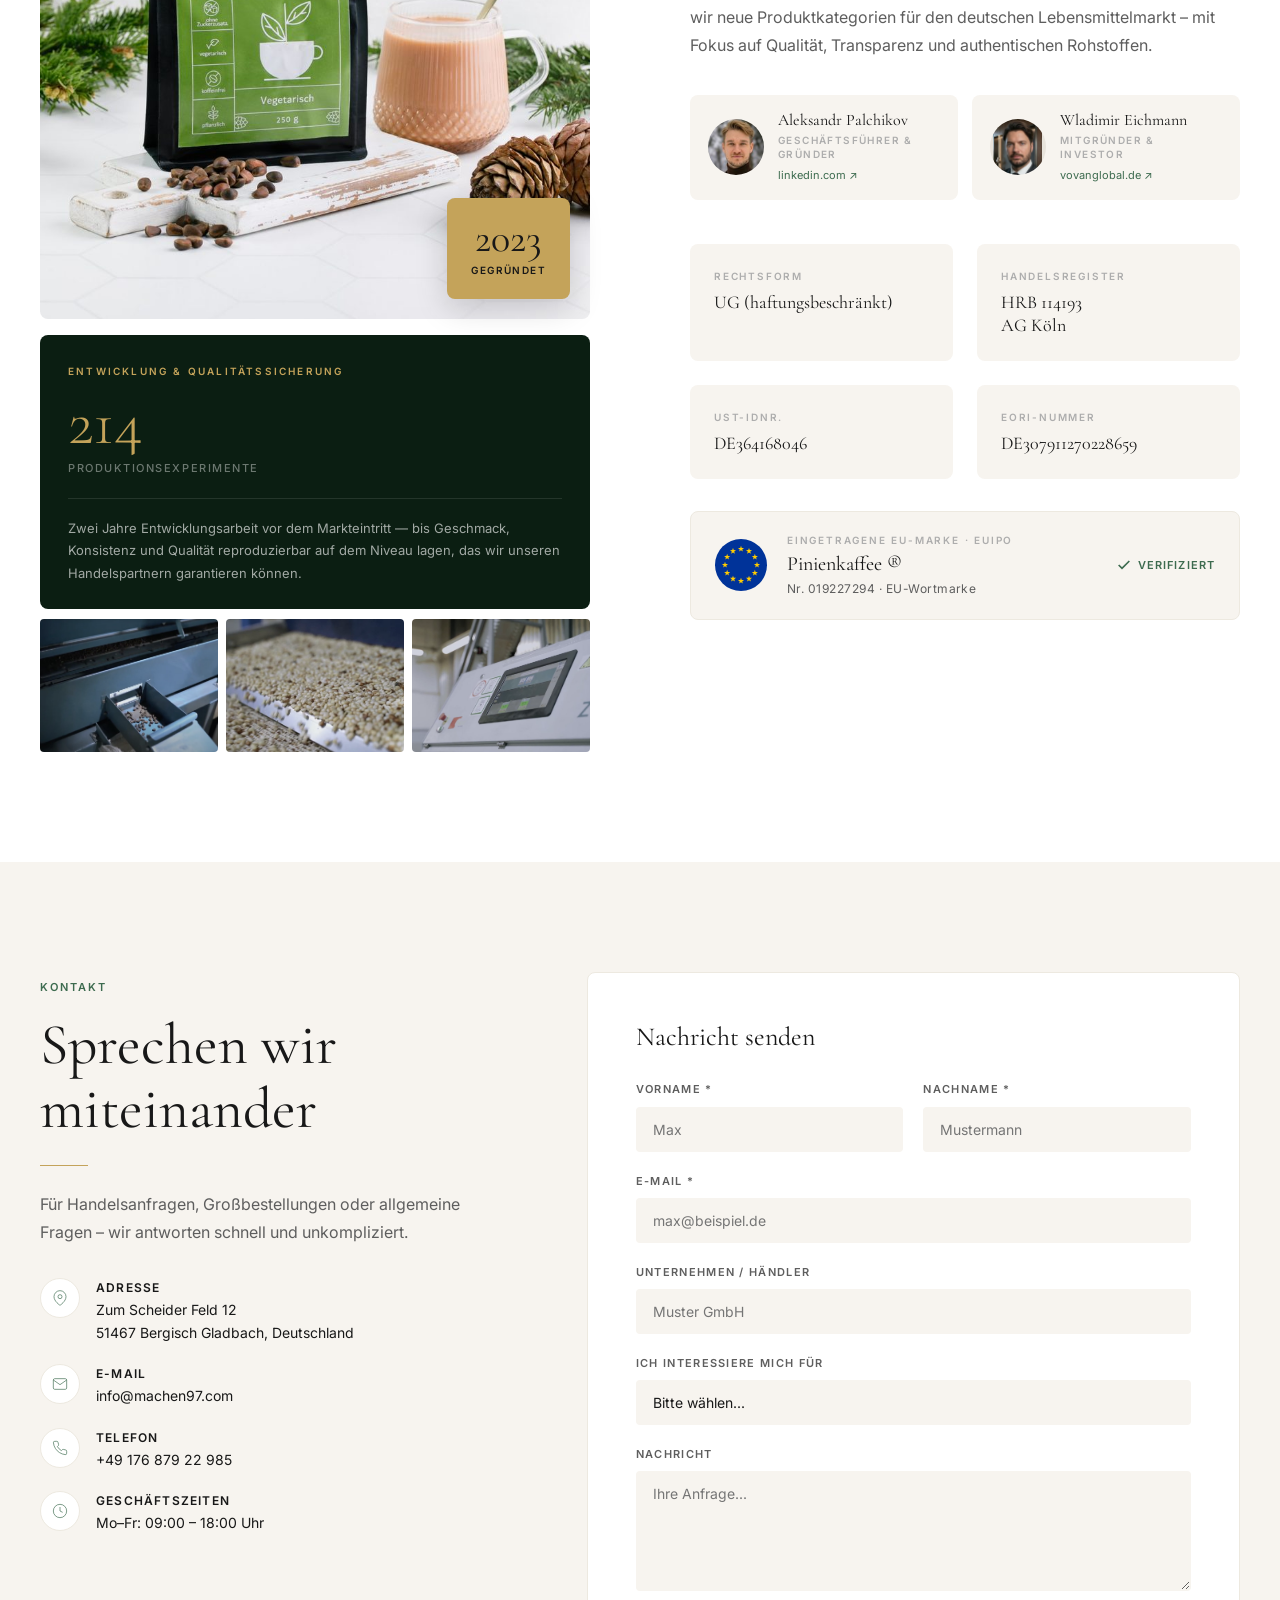
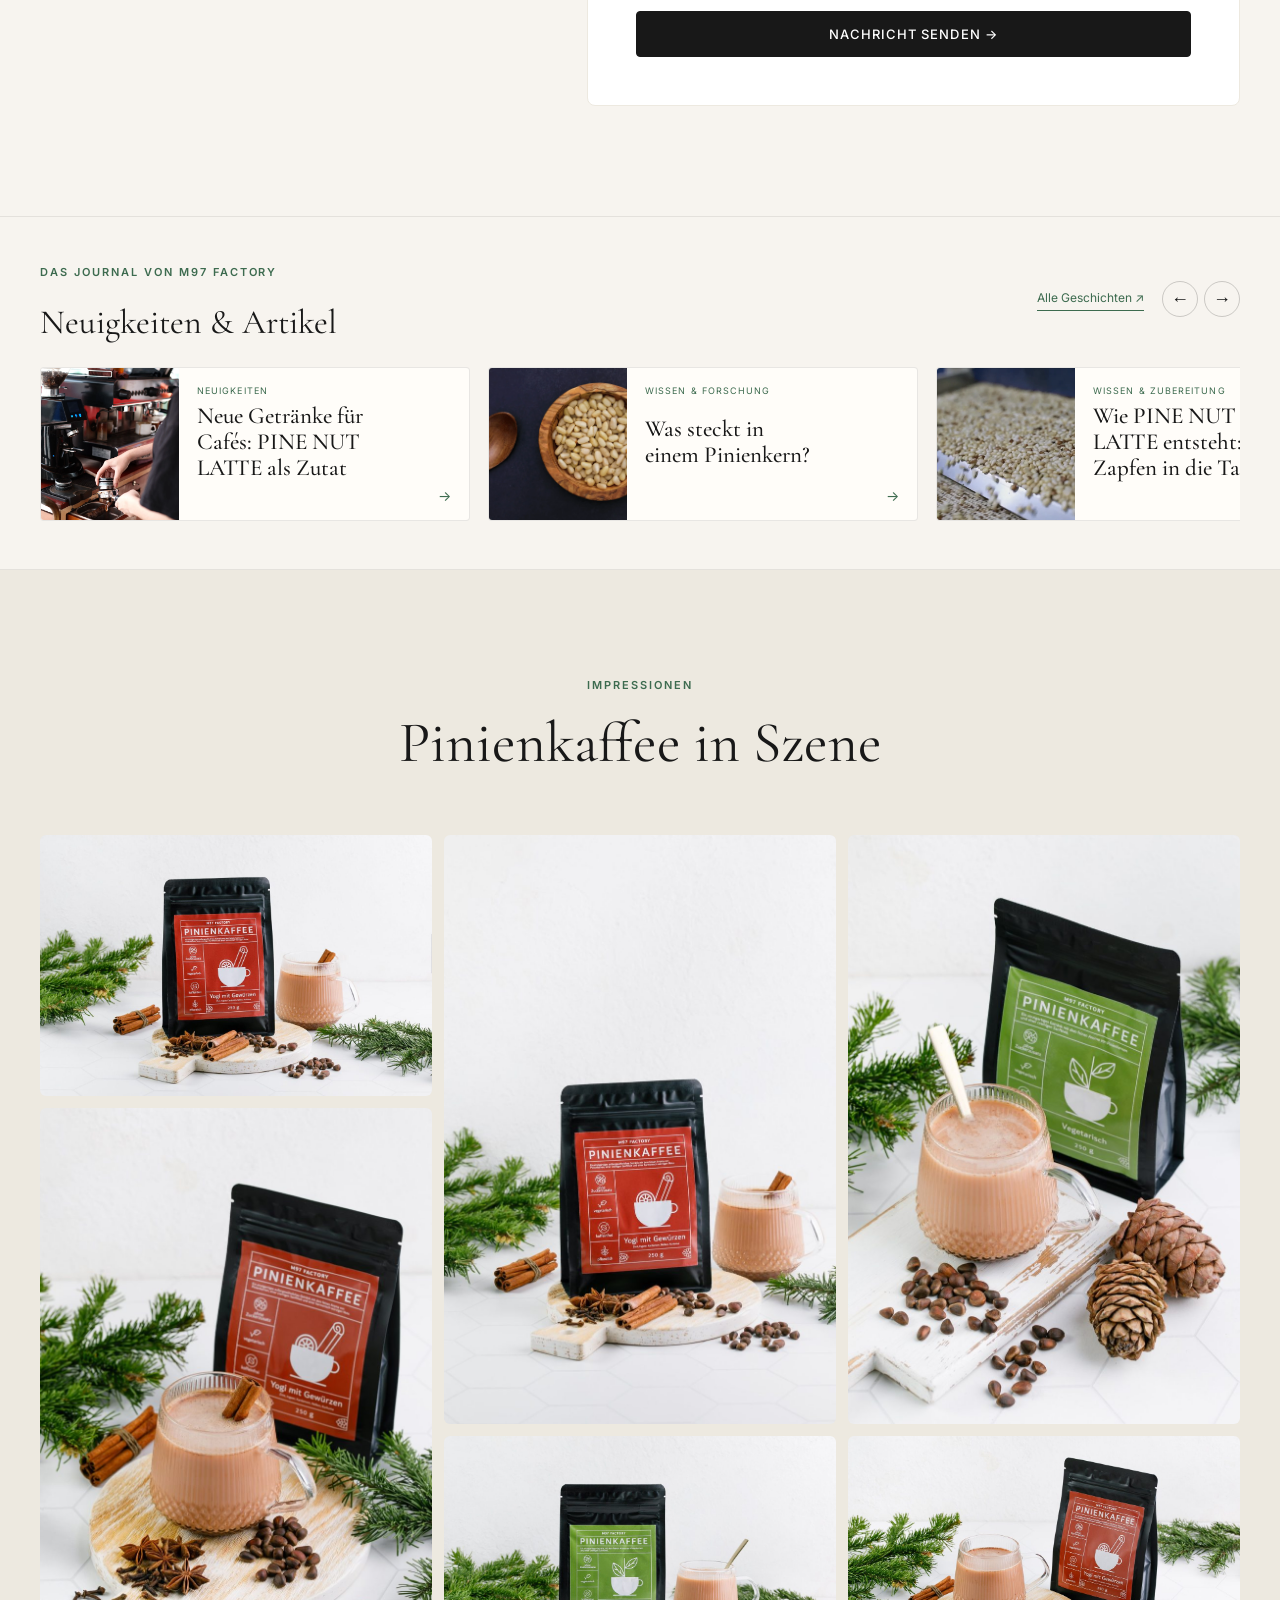
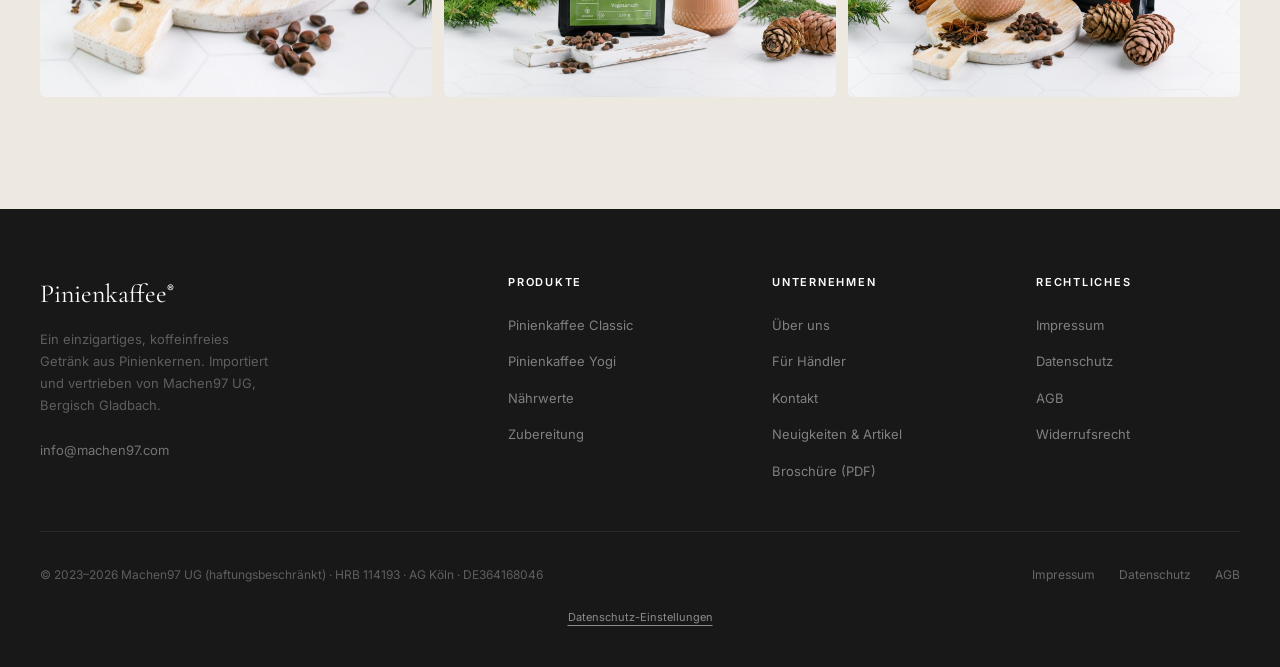
==== commit b5da169c: "Remove retailer chain names from B2B section and form placeholder Machen97 has no sales to these cha" ====
--- a/index.html
+++ b/index.html
@@ -957,24 +957,6 @@
 
     .b2b-left h2 { margin-bottom: 20px; }
     .b2b-left > p { margin-bottom: 0; font-size: 16px; }
-
-    .retailers-list {
-      display: flex;
-      flex-wrap: wrap;
-      gap: 8px;
-      margin: 28px 0;
-    }
-    .retailer-chip {
-      padding: 6px 16px;
-      border: 1px solid rgba(255,255,255,0.15);
-      border-radius: 100px;
-      font-size: 12px;
-      color: rgba(255,255,255,0.6);
-      letter-spacing: 0.04em;
-      transition: var(--transition);
-      text-decoration: none;
-    }
-    .retailer-chip:hover { border-color: rgba(255,255,255,0.6); color: rgba(255,255,255,0.9); }
 
     /* Right column: catalog download card */
     .b2b-right { padding-top: 0; }
@@ -2664,19 +2646,6 @@
         <div class="divider"></div>
         <p>Das erste koffeinfreie Piniennuss-Getränk in Deutschland — sofort listungsfähig, EU-zertifiziert, mit etabliertem Lieferprozess.</p>
 
-        <div class="retailers-list">
-          <a href="https://www.rewe.de" target="_blank" rel="noopener" class="retailer-chip">REWE</a>
-          <a href="https://www.aldi-sued.de" target="_blank" rel="noopener" class="retailer-chip">ALDI</a>
-          <a href="https://www.lidl.de" target="_blank" rel="noopener" class="retailer-chip">LIDL</a>
-          <a href="https://www.dm.de" target="_blank" rel="noopener" class="retailer-chip">dm</a>
-          <a href="https://www.rossmann.de" target="_blank" rel="noopener" class="retailer-chip">Rossmann</a>
-          <a href="https://www.biomarkt.de" target="_blank" rel="noopener" class="retailer-chip">BioMarkt</a>
-          <a href="https://www.reformhaus.de" target="_blank" rel="noopener" class="retailer-chip">Reformhaus</a>
-          <a href="https://www.alnatura.de" target="_blank" rel="noopener" class="retailer-chip">AlNatura</a>
-          <a href="https://www.edeka.de" target="_blank" rel="noopener" class="retailer-chip">EDEKA</a>
-          <a href="https://www.kaufland.de" target="_blank" rel="noopener" class="retailer-chip">Kaufland</a>
-        </div>
-
         <div class="b2b-cta">
           <a href="#kontakt" class="btn btn-gold">Anfrage senden</a>
           <a href="mailto:info@machen97.com" class="btn btn-outline-white">info@machen97.com</a>
@@ -2922,7 +2891,7 @@
           </div>
           <div class="form-group">
             <label for="company">Unternehmen / Händler</label>
-            <input type="text" id="company" name="company" placeholder="REWE GmbH / Muster GmbH" />
+            <input type="text" id="company" name="company" placeholder="Muster GmbH" />
           </div>
           <div class="form-group">
             <label for="interest">Ich interessiere mich für</label>
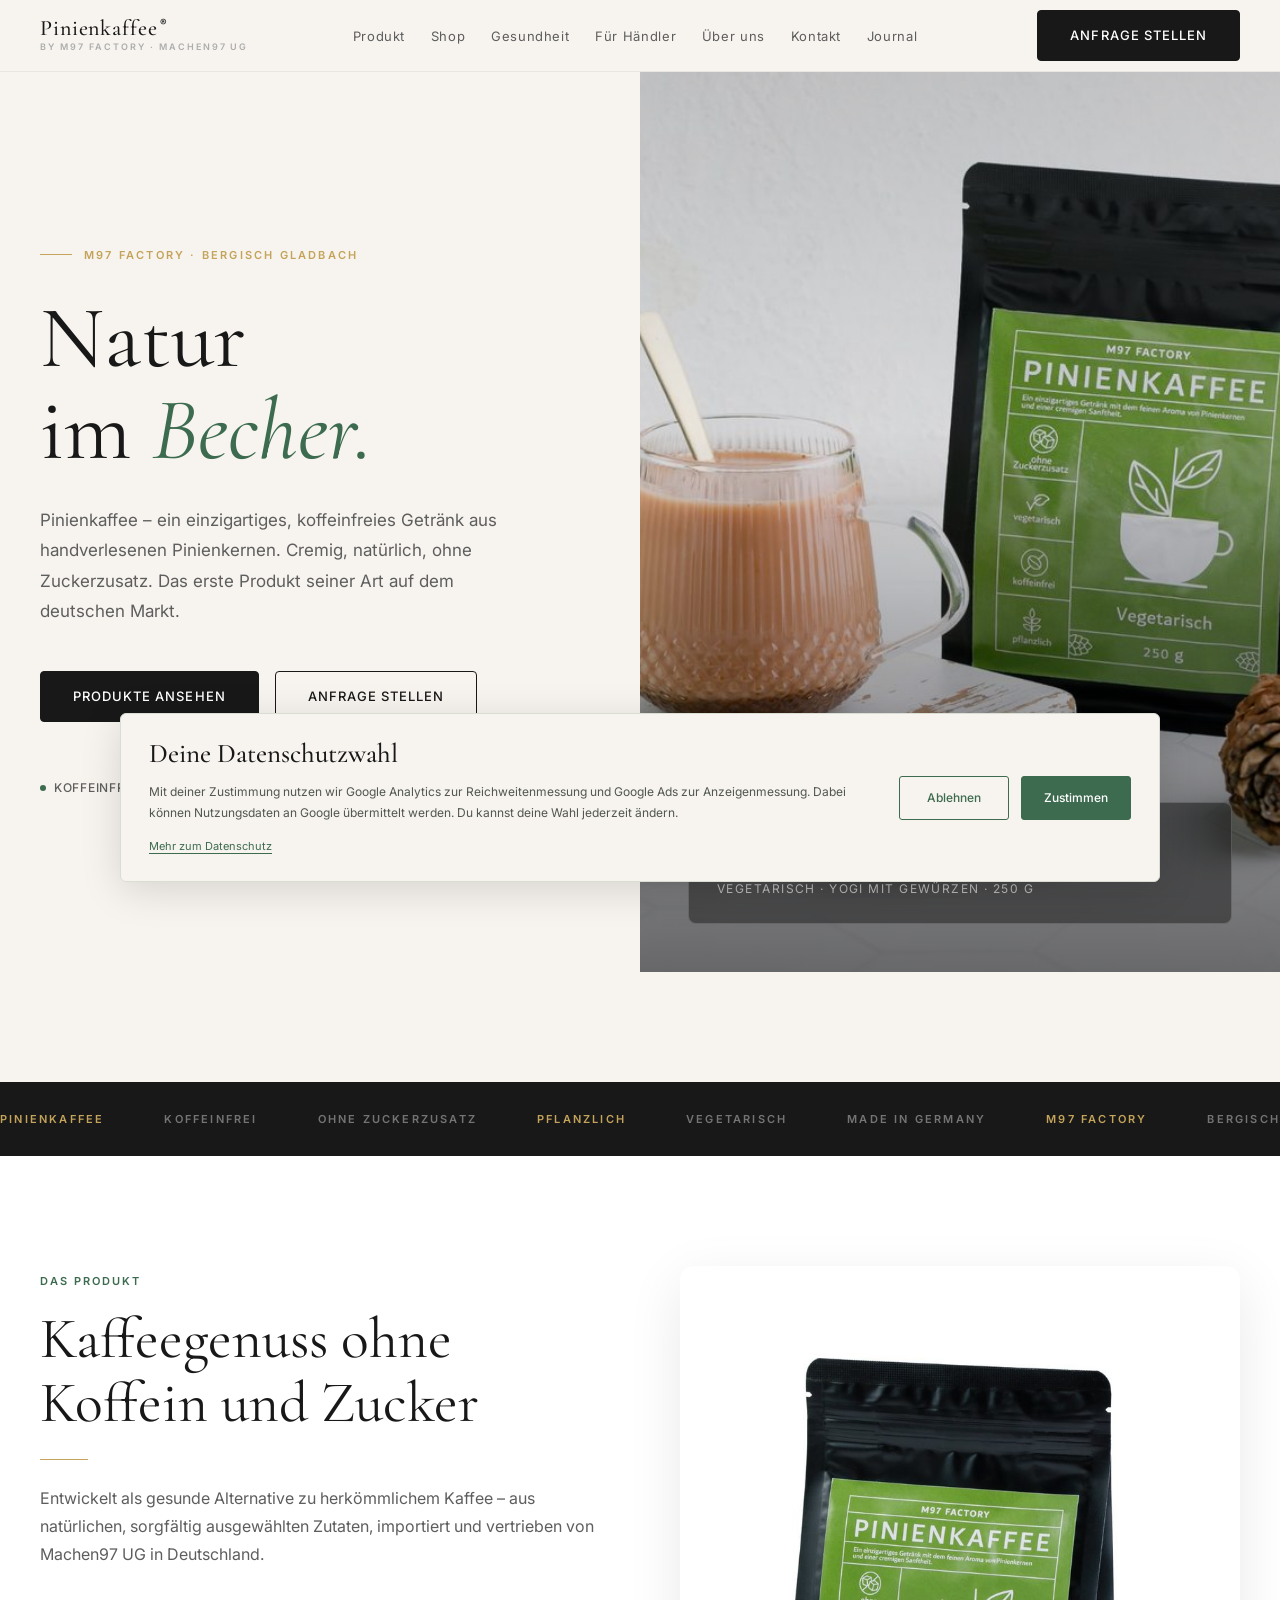
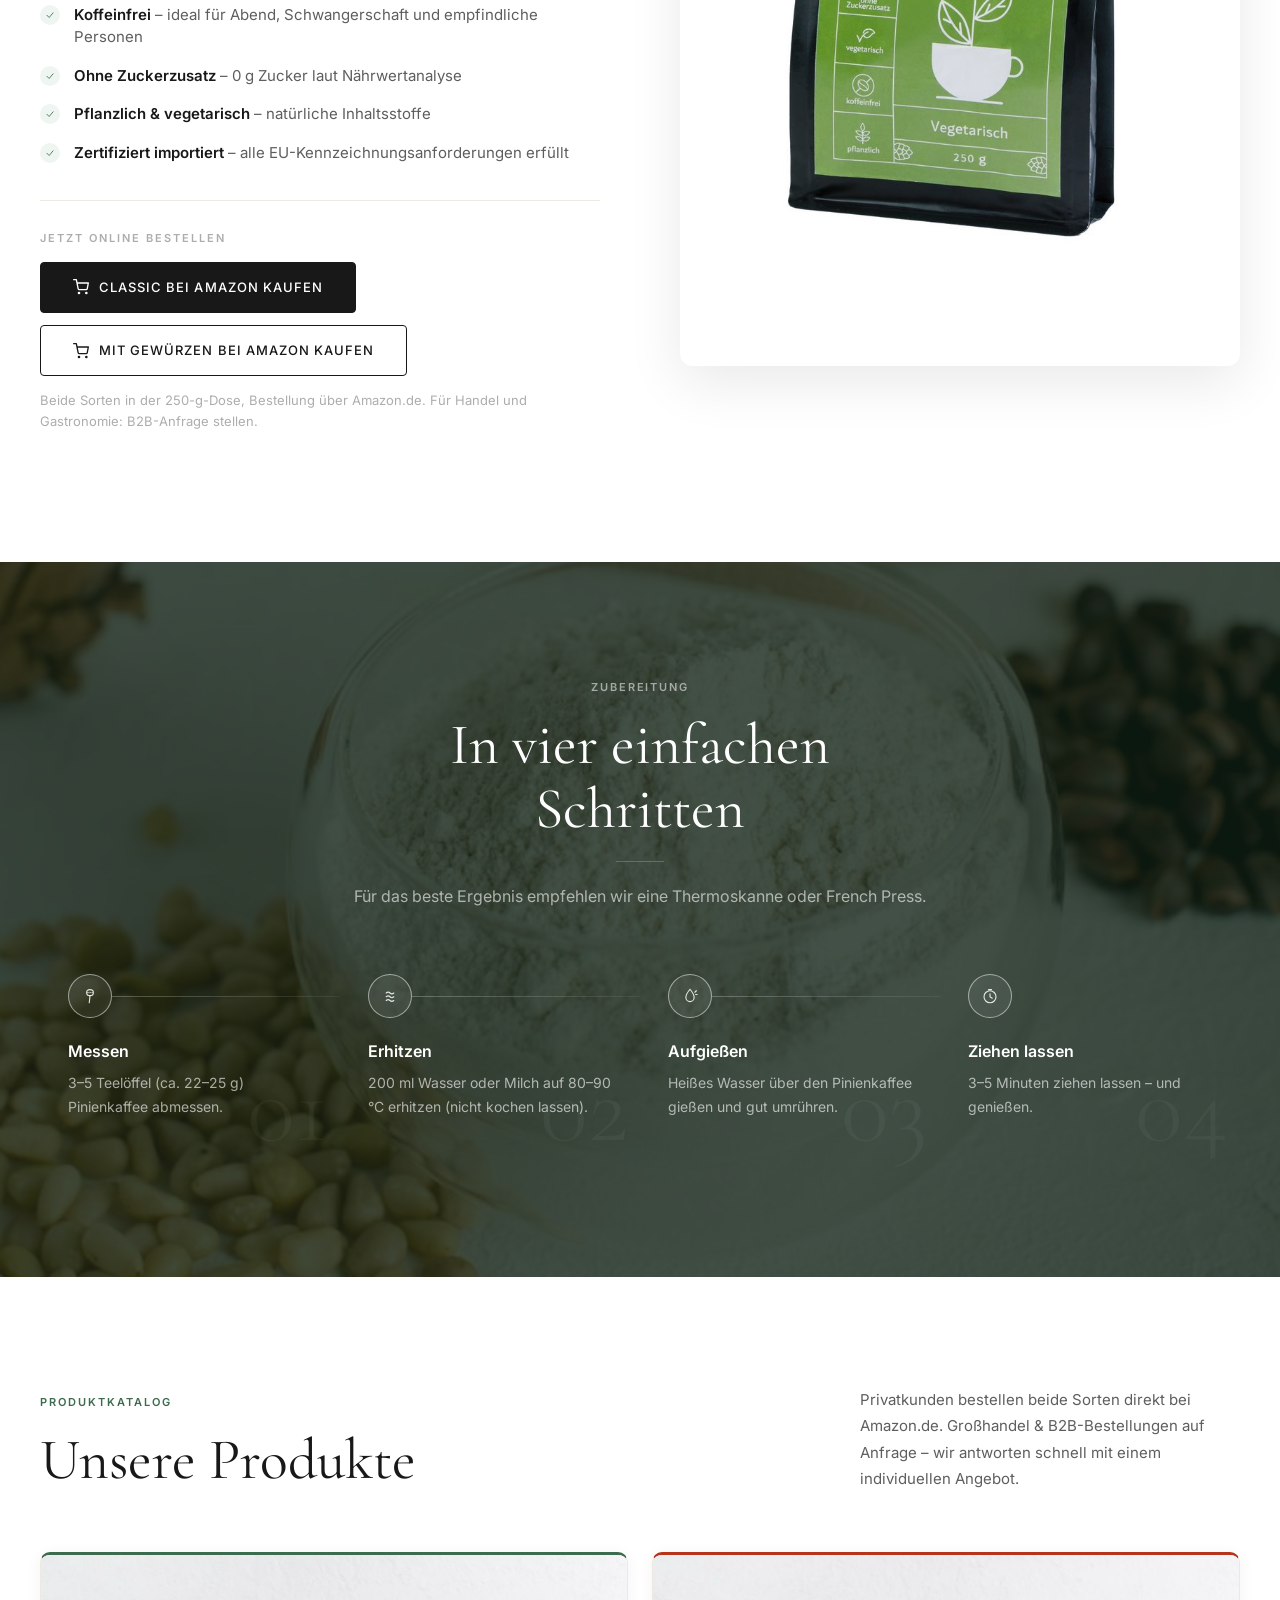
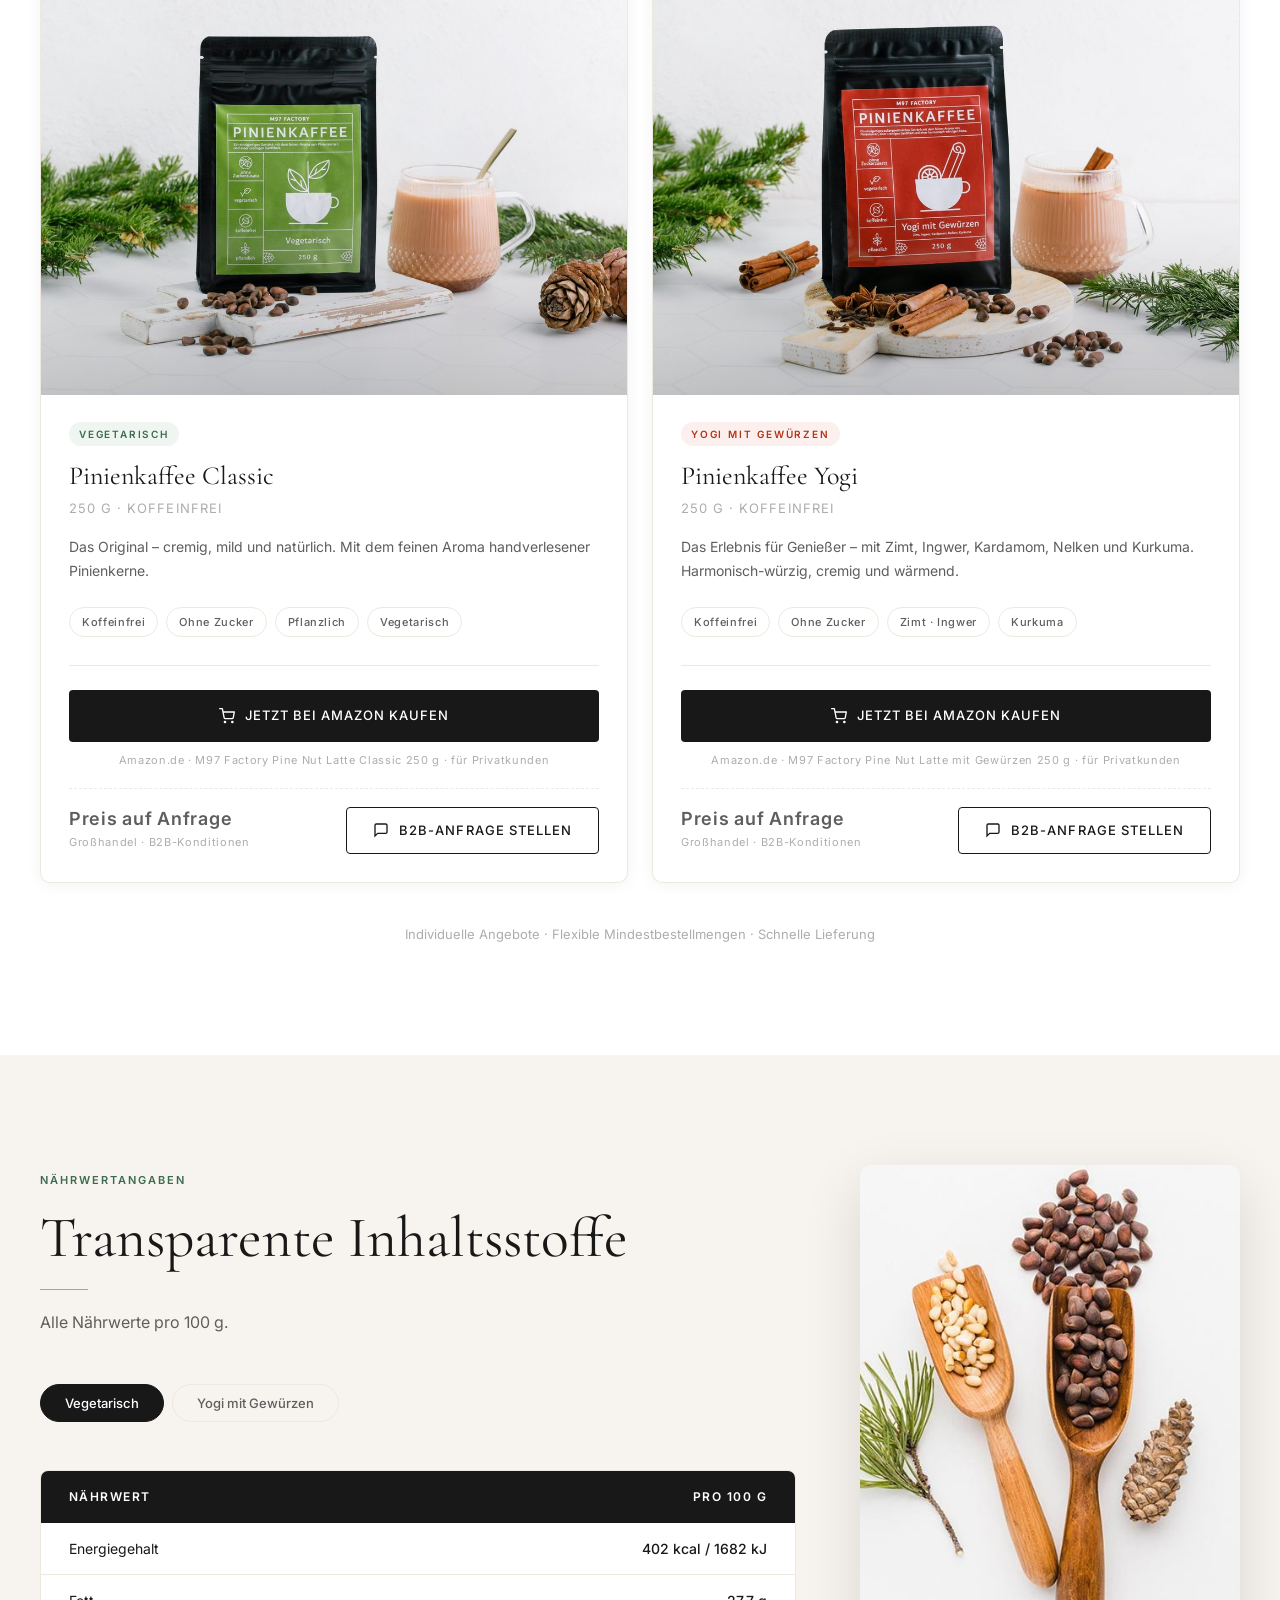
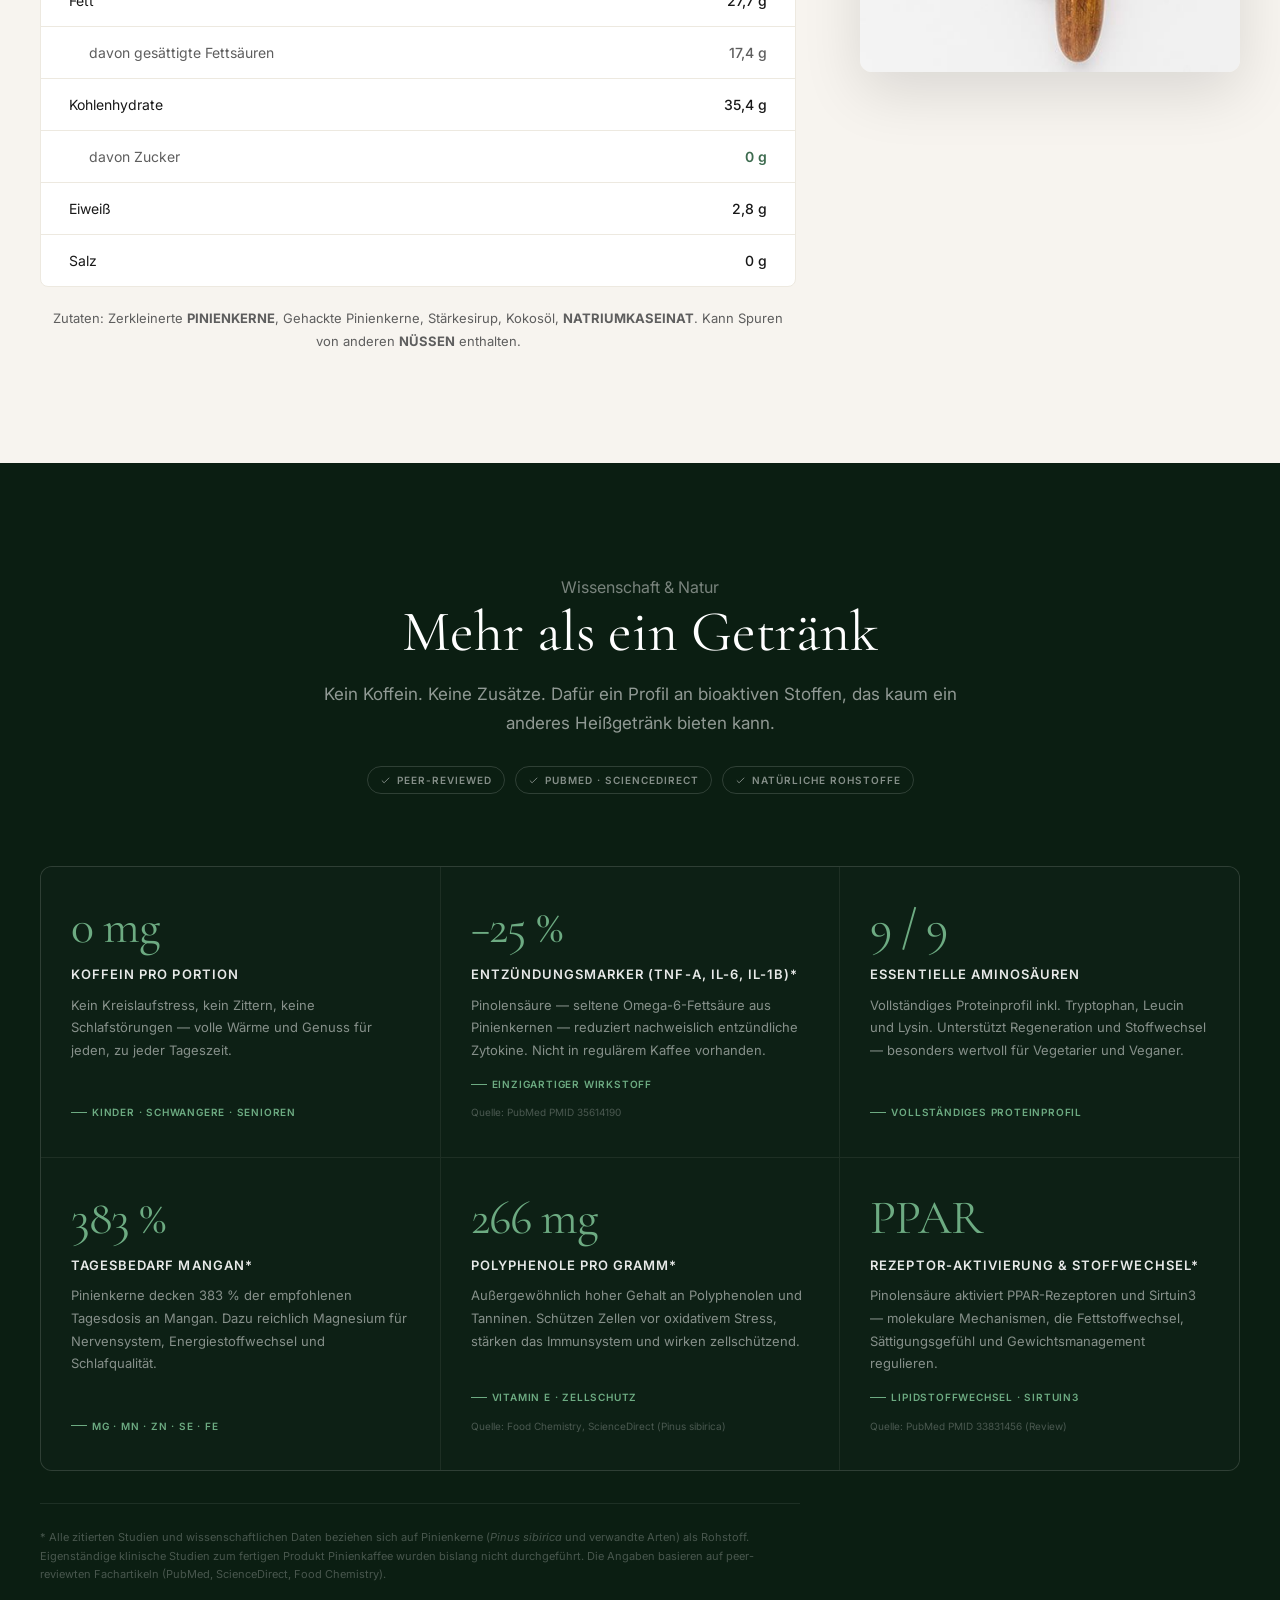
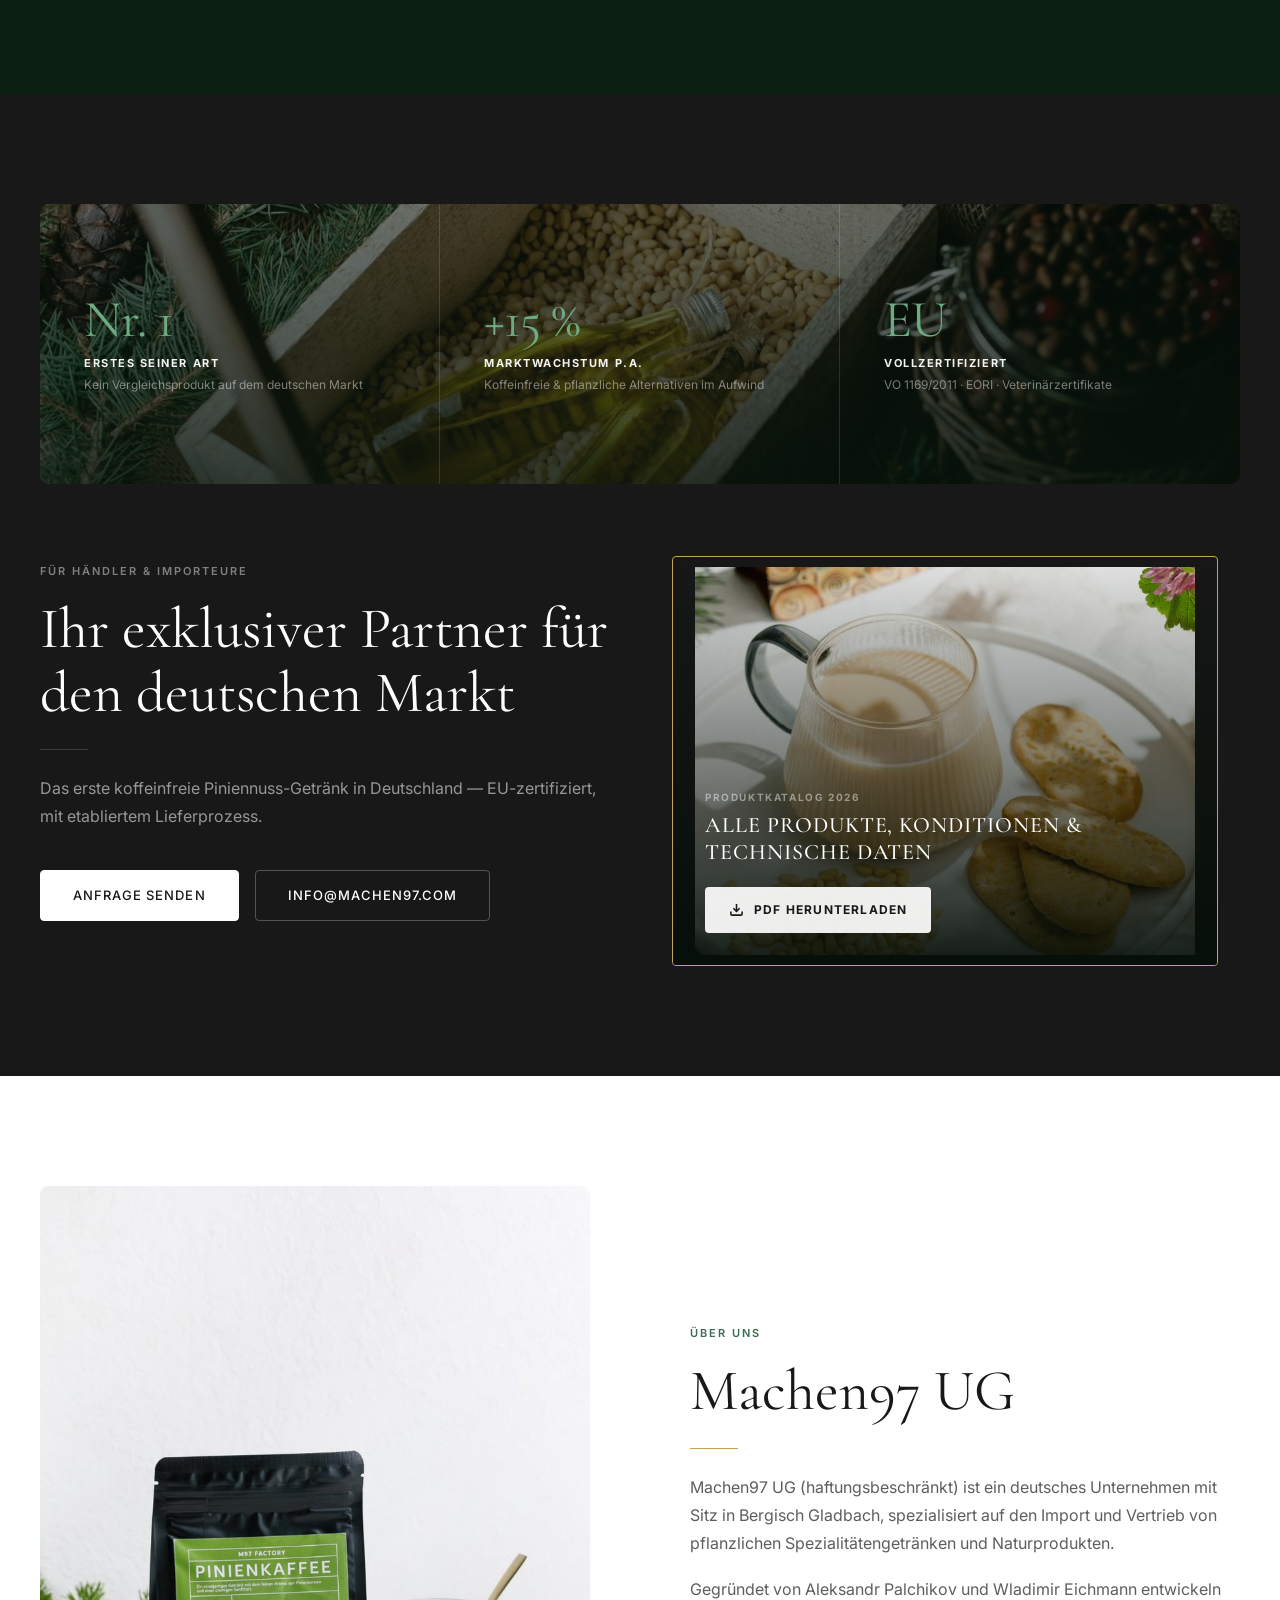
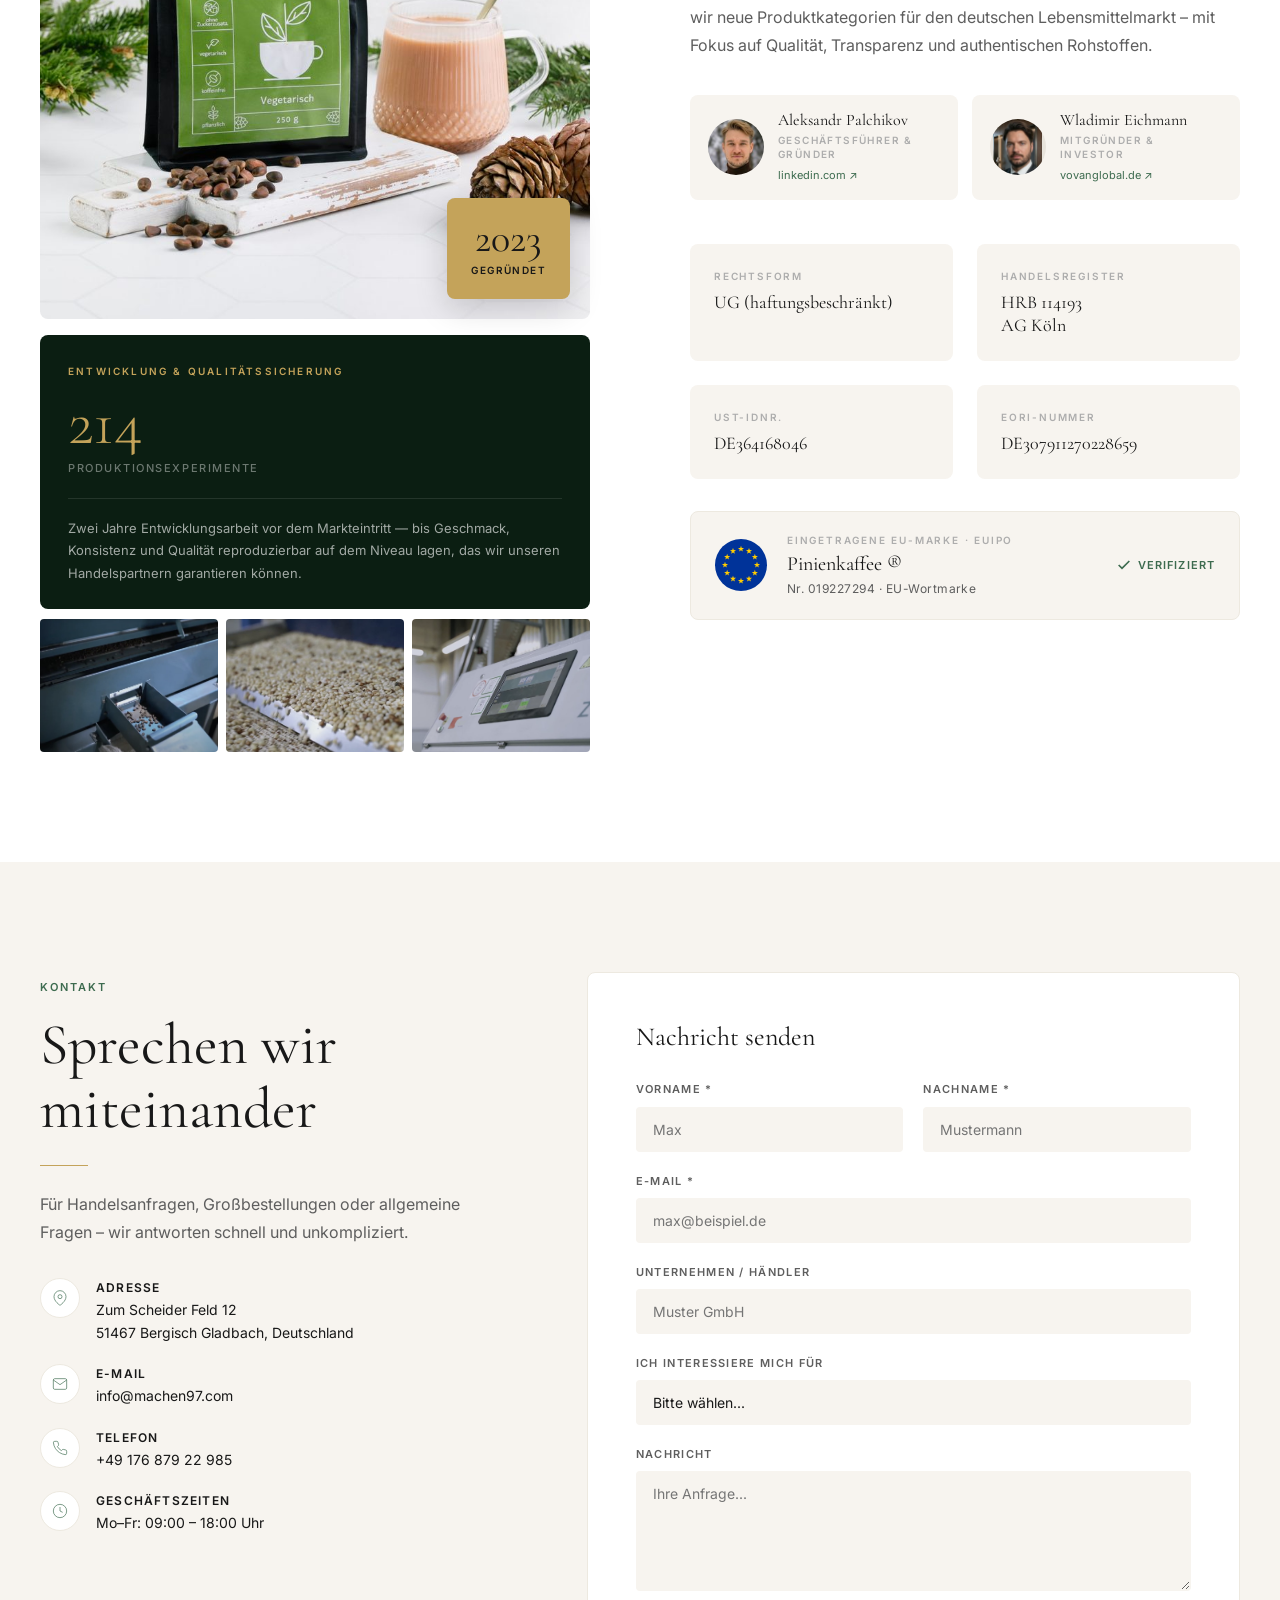
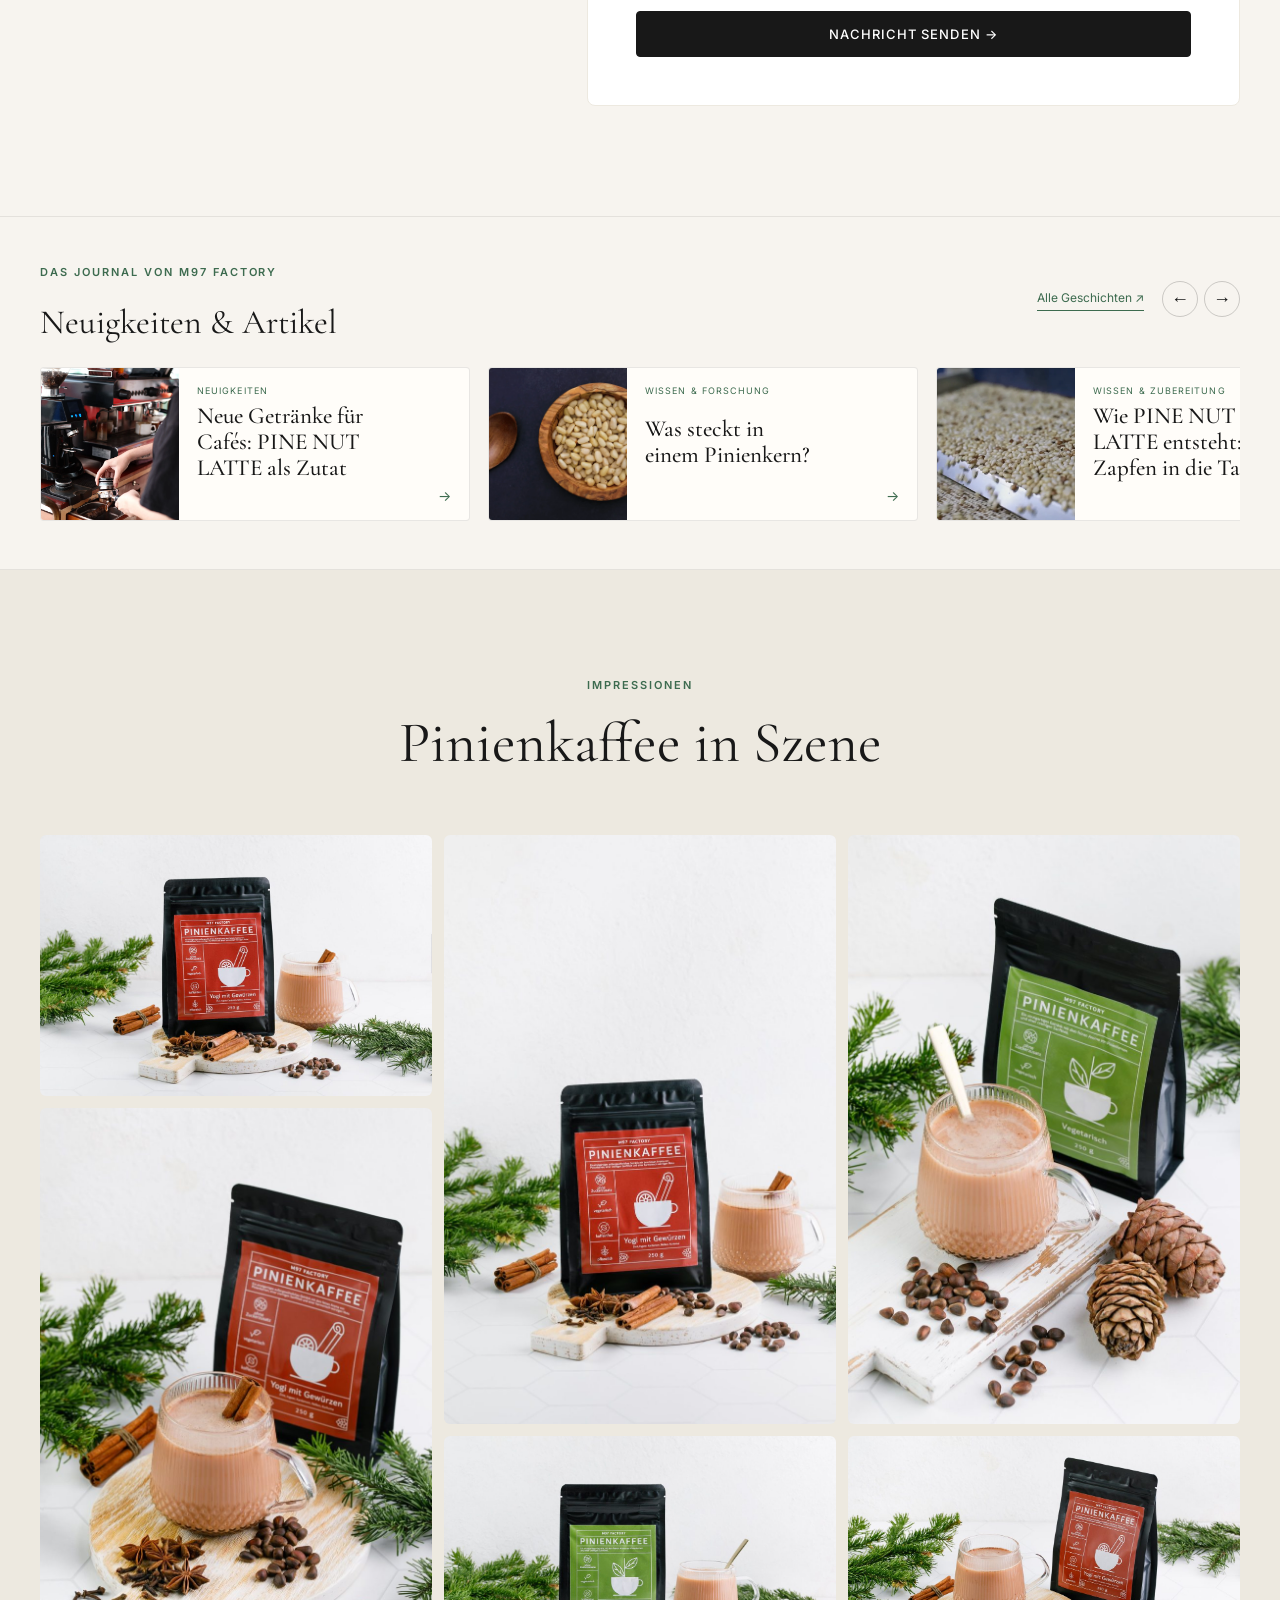
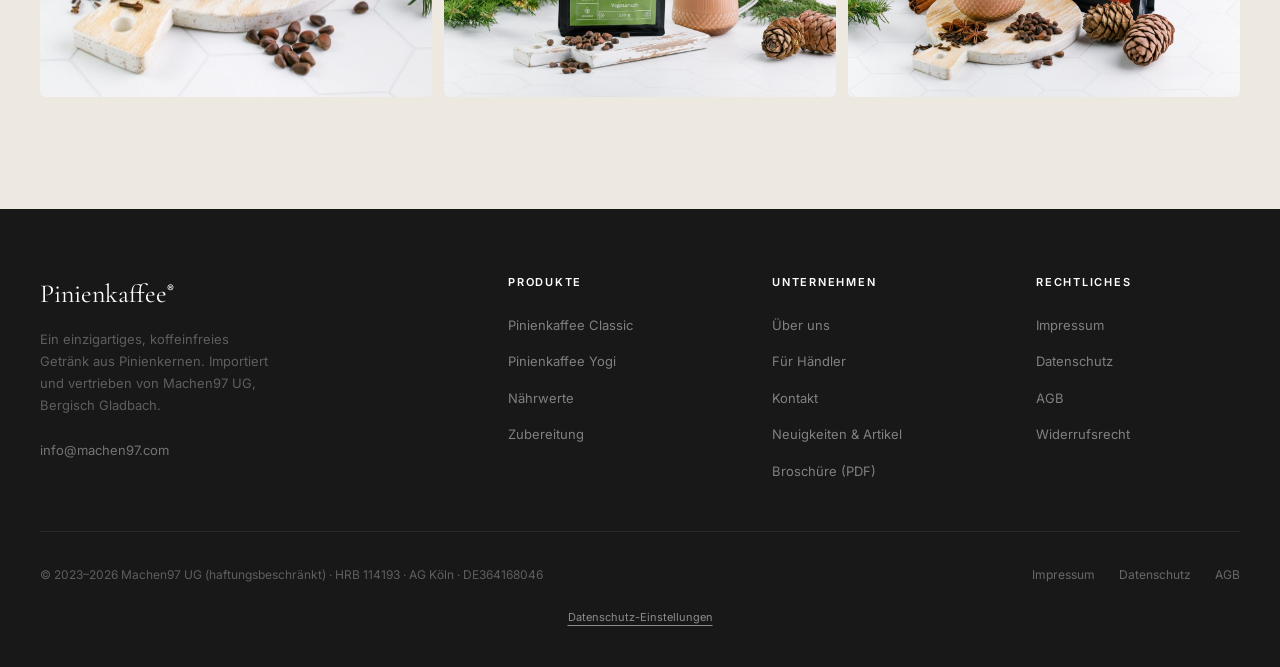
==== commit 47106af6: "Remove unverified 'sofort listungsfähig' claim from meta descriptions and B2B copy Co-Authored-By: C" ====
--- a/index.html
+++ b/index.html
@@ -10,7 +10,7 @@
   <meta property="og:type"        content="website" />
   <meta property="og:url"         content="https://machen97.com/" />
   <meta property="og:title"       content="Pinienkaffee – Das erste koffeinfreie Getränk aus Pinienkernen" />
-  <meta property="og:description" content="Koffeinfrei, pflanzlich, reich an Antioxidantien. EU-zertifiziert und sofort listungsfähig – Pinienkaffee von M97 Factory." />
+  <meta property="og:description" content="Koffeinfrei, pflanzlich, reich an Antioxidantien. EU-zertifiziert – Pinienkaffee von M97 Factory." />
   <meta property="og:image"       content="https://machen97.com/images/og-preview.jpg" />
   <meta property="og:image:width"  content="1200" />
   <meta property="og:image:height" content="630" />
@@ -21,7 +21,7 @@
   <!-- Twitter / X Card -->
   <meta name="twitter:card"        content="summary_large_image" />
   <meta name="twitter:title"       content="Pinienkaffee – Das erste koffeinfreie Getränk aus Pinienkernen" />
-  <meta name="twitter:description" content="Koffeinfrei, pflanzlich, reich an Antioxidantien. EU-zertifiziert und sofort listungsfähig." />
+  <meta name="twitter:description" content="Koffeinfrei, pflanzlich, reich an Antioxidantien. EU-zertifiziert." />
   <meta name="twitter:image"       content="https://machen97.com/images/og-preview.jpg" />
 
   <!-- Canonical URL -->
@@ -2644,7 +2644,7 @@
         <span class="tag">Für Händler &amp; Importeure</span>
         <h2>Ihr exklusiver Partner für den deutschen Markt</h2>
         <div class="divider"></div>
-        <p>Das erste koffeinfreie Piniennuss-Getränk in Deutschland — sofort listungsfähig, EU-zertifiziert, mit etabliertem Lieferprozess.</p>
+        <p>Das erste koffeinfreie Piniennuss-Getränk in Deutschland — EU-zertifiziert, mit etabliertem Lieferprozess.</p>
 
         <div class="b2b-cta">
           <a href="#kontakt" class="btn btn-gold">Anfrage senden</a>
